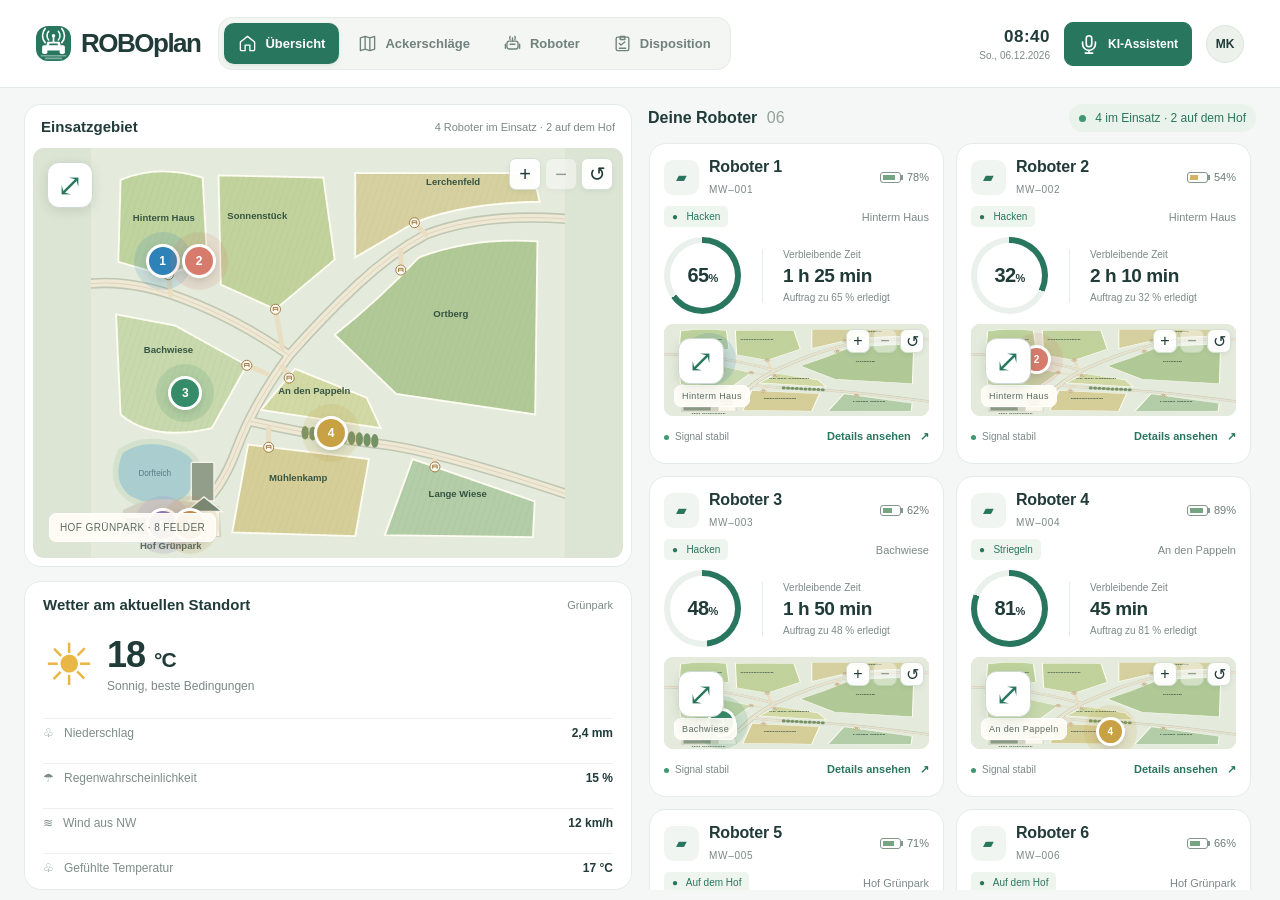
==== app.html @ 88f23b31 "Add files via upload" ====
<!doctype html>
<html lang="de">
  <head>
    <meta charset="utf-8">
    <meta name="viewport" content="width=device-width, initial-scale=1, viewport-fit=cover">
    <meta name="theme-color" content="#f4f7f8">
    <title>
      ROBOplan
    </title>
    <link rel="stylesheet" href="styles.css?v=20261102-task-overview7">
    <script src="bootstrap.js?v=20261102-task-overview7" defer>
    </script>
  </head>
  <body>
    <header>
      <div class="brand">
        <span class="logo">
          <svg viewBox="0 0 40 40" width="35" height="35" fill="none" xmlns="http://www.w3.org/2000/svg" role="img" aria-label="Feldroboter mit Funkwellen">
            <path d="M6 34h28M11 37h18" stroke="currentColor" stroke-width="1.8" stroke-linecap="round" opacity=".4"/>
            </path>
            <rect x="7" y="22" width="6" height="10" rx="2" fill="currentColor"/>
            </rect>
            <rect x="27" y="22" width="6" height="10" rx="2" fill="currentColor"/>
            </rect>
            <path d="M13 18h14l3 10H10l3-10Z" fill="currentColor"/>
            </path>
            <path d="M16 21h8" stroke="#29765e" stroke-width="2" stroke-linecap="round"/>
            </path>
            <path d="M20 18v-5" stroke="currentColor" stroke-width="2" stroke-linecap="round"/>
            </path>
            <circle cx="20" cy="11" r="2" fill="currentColor"/>
            </circle>
            <path d="M14.5 6a7.5 7.5 0 0 0 0 10M25.5 6a7.5 7.5 0 0 1 0 10M10.5 3a12 12 0 0 0 0 16M29.5 3a12 12 0 0 1 0 16" stroke="currentColor" stroke-width="1.8" stroke-linecap="round"/>
            </path>
          </svg>
        </span>
        ROBOplan
      </div>
      <nav aria-label="Hauptnavigation">
        <a href="#home" data-page="home" class="active">
          <svg viewBox="0 0 24 24" fill="none" stroke="currentColor" stroke-width="1.7" stroke-linecap="round" stroke-linejoin="round" aria-hidden="true">
            <path d="m3 10 9-7 9 7v10a1 1 0 0 1-1 1h-5v-7H9v7H4a1 1 0 0 1-1-1Z"/>
            </path>
          </svg>
          <span>
            Übersicht
          </span>
        </a>
        <a href="#ackerschlagskarte" data-page="ackerschlagskarte">
          <svg viewBox="0 0 24 24" fill="none" stroke="currentColor" stroke-width="1.7" stroke-linecap="round" stroke-linejoin="round" aria-hidden="true">
            <path d="m3 5 6-2 6 2 6-2v16l-6 2-6-2-6 2Z M9 3v16M15 5v16"/>
            </path>
          </svg>
          <span>
            Ackerschläge
          </span>
        </a>
        <a href="#roboterverwaltung" data-page="roboterverwaltung">
          <svg viewBox="0 0 24 24" fill="none" stroke="currentColor" stroke-width="1.7" stroke-linecap="round" stroke-linejoin="round" aria-hidden="true">
            <rect x="5" y="9" width="14" height="10" rx="3"/>
            </rect>
            <path d="M12 9V5M9 3a5 5 0 0 0 0 4m6-4a5 5 0 0 1 0 4M3 13v5m18-5v5M9 13h6"/>
            </path>
          </svg>
          <span>
            Roboter
          </span>
        </a>
        <a href="#auftragsverwaltung" data-page="auftragsverwaltung">
          <svg viewBox="0 0 24 24" fill="none" stroke="currentColor" stroke-width="1.7" stroke-linecap="round" stroke-linejoin="round" aria-hidden="true">
            <rect x="4" y="4" width="16" height="17" rx="2"/>
            </rect>
            <path d="M9 3h6v4H9ZM8 12l2 2 5-4M8 18h8"/>
            </path>
          </svg>
          <span>
            Disposition
          </span>
        </a>
      </nav>
      <div class="headright">
        <div class="header-clock"><time id="header-time"></time><span id="header-date"></span></div>
        <span class="connection">
          <i class="dot">
          </i>
          System verbunden
        </span>
        <button type="button" class="voice-assistant" aria-label="KI-Assistent für Spracheingaben" title="KI-Assistent für Spracheingaben">
          <svg viewBox="0 0 24 24" width="26" height="26" fill="none" stroke="currentColor" stroke-width="1.8" stroke-linecap="round" stroke-linejoin="round" aria-hidden="true">
            <rect x="9" y="3" width="6" height="12" rx="3"/>
            <path d="M5 10v2a7 7 0 0 0 14 0v-2M12 19v3M8 22h8"/>
          </svg>
          <span>KI-Assistent</span>
        </button>
        <div class="avatar" aria-label="Profil MK">
          MK
        </div>
      </div>
    </header>
    <main id="page-content" aria-busy="true">
    </main>
    <dialog id="details">
      <button class="close" aria-label="Schließen" onclick="this.closest('dialog').close()">
        ×
      </button>
      <span class="tiny">
        DETAILS
      </span>
      <h2 id="detailTitle">
      </h2>
      <p id="detailArea">
      </p>
      <div id="detailRows">
      </div>
      <p class="notice">
        Demodaten. Eine Verbindung zu den Robotern wird später ergänzt.
      </p>
      <button class="primary" onclick="document.getElementById('details').close()">
        Zurück zur Übersicht
      </button>
    </dialog>
  </body>
</html>
---- styles.css ----
:root {
  --ink:#203b38;
  --muted:#7c8987;
  --green:#29765e;
  --line:#e5ebe8;
  --bg:#f4f7f6
}
* {
  box-sizing:border-box
}
body {
  margin:0;
  background:var(--bg);
  color:var(--ink);
  font:14px -apple-system,BlinkMacSystemFont,'Segoe UI',sans-serif
}
button,a {
  -webkit-tap-highlight-color:transparent
}
button {
  font:inherit;
  cursor:pointer
}
button:focus-visible,a:focus-visible {
  outline:3px solid #51a789;
  outline-offset:4px
}
header {
  height:88px;
  background:#fff;
  display:flex;
  align-items:center;
  padding:0 36px;
  border-bottom:1px solid var(--line);
  gap:50px
}
.brand {
  font-size:26px;
  font-weight:750;
  letter-spacing:-1.5px;
  display:flex;
  gap:10px;
  align-items:center
}
.logo {
  display:grid;
  place-items:center;
  background:var(--green);
  width:35px;
  height:35px;
  border-radius:12px;
  color:white;
  font-size:24px
}
nav {
  display:flex;
  gap:9px;
  height:100%;
  align-items:center
}
nav a {
  padding:13px 20px;
  text-decoration:none;
  color:#71817d;
  border-radius:10px;
  font-weight:600;
  display:flex;
  gap:10px;
  align-items:center
}
nav a.active {
  background:var(--green);
  color:#fff
}
.headright {
  margin-left:auto;
  display:flex;
  align-items:center;
  gap:18px
}
.connection {
  font-size:12px;
  color:#5c7770
}
.voice-assistant {
  display:flex;
  align-items:center;
  justify-content:center;
  gap:8px;
  flex-shrink:0;
  width:auto;
  height:44px;
  padding:9px 13px;
  white-space:nowrap;
  font-size:12px;
  font-weight:600;
  border:1px solid var(--green);
  border-radius:9px;
  background:var(--green);
  color:#fff
}
.dot {
  display:inline-block;
  width:7px;
  height:7px;
  border-radius:100%;
  background:#409770;
  margin-right:6px
}
.avatar {
  background:#edf1ec;
  border:1px solid #dce5df;
  border-radius:50%;
  width:38px;
  height:38px;
  display:grid;
  place-items:center;
  font-size:12px;
  font-weight:700
}
main {
  max-width:1560px;
  margin:auto;
  padding:32px 36px
}
.intro {
  display:flex;
  align-items:center;
  justify-content:space-between;
  margin-bottom:26px
}
h1 {
  font-size:28px;
  letter-spacing:-.8px;
  margin:0 0 8px
}
.sub {
  color:var(--muted);
  margin:0;
  font-size:13px
}
.day {
  text-align:right;
  font-size:13px;
  line-height:1.8
}
.layout {
  display:grid;
  grid-template-columns:minmax(265px,.82fr) minmax(0,1.8fr);
  gap:24px
}
.left {
  display:flex;
  flex-direction:column;
  gap:22px
}
.panel,.robot {
  background:white;
  border:1px solid var(--line);
  border-radius:17px;
  overflow:hidden
}
.panelhead {
  display:flex;
  align-items:center;
  justify-content:space-between;
  padding:19px 20px
}
h2 {
  font-size:15px;
  margin:0
}
.tiny {
  font-size:11px;
  color:var(--muted)
}
.map {
  position:relative;
  overflow:hidden;
  background:#dce4d4;
  isolation:isolate
}
.map svg.land {
  width:100%;
  height:100%;
  position:absolute;
  inset:0
}
.overview {
  height:300px;
  margin:0 8px 8px;
  border-radius:11px
}
.maplabel {
  position:absolute;
  left:16px;
  bottom:16px;
  background:#fffdf7ed;
  border:1px solid #fff;
  border-radius:7px;
  padding:8px 10px;
  font-size:10px;
  letter-spacing:.4px;
  color:#5c6c60
}
.maptools {
  position:absolute;
  bottom:13px;
  right:12px;
  display:flex;
  gap:5px
}
.maptools button {
  width:31px;
  height:31px;
  border:1px solid #dfe6dc;
  background:white;
  border-radius:7px;
  color:var(--ink);
  font-size:19px
}
.pin {
  position:absolute;
  background:var(--pin,#29765e);
  color:white;
  border:3px solid white;
  border-radius:50%;
  width:34px;
  height:34px;
  display:grid;
  place-items:center;
  box-shadow:0 0 0 12px color-mix(in srgb,var(--pin,#29765e) 15%,transparent),0 3px 8px #28423430;
  font-size:12px;
  font-weight:700;
  z-index:2
}
.pin.selected {
  box-shadow:0 0 0 18px #29765e30,0 3px 8px #28423430
}
.weather {
  padding:20px
}
.weather-top {
  display:flex;
  justify-content:space-between;
  align-items:center
}
.weather-main {
  display:flex;
  align-items:center;
  gap:18px;
  margin:22px 0
}
.sun {
  color:#e9b746;
  font-size:58px;
  line-height:1
}
.temp {
  font-size:36px;
  font-weight:600;
  letter-spacing:-1px
}
.temp small {
  font-size:21px
}
.weather-main p {
  margin:3px 0;
  color:var(--muted);
  font-size:12px
}
.weather-row {
  display:flex;
  justify-content:space-between;
  border-top:1px solid #edf1ee;
  padding:12px 0;
  font-size:12px
}
.weather-row:last-child {
  padding-bottom:0
}
.weather-row span {
  color:#7e8d88
}
.fleetbar {
  display:flex;
  justify-content:space-between;
  align-items:center;
  margin:0 0 15px
}
.fleetbar h2 {
  font-size:16px
}
.live {
  color:var(--green);
  font-size:12px;
  background:#eaf2ec;
  border-radius:20px;
  padding:7px 10px
}
.robots {
  display:grid;
  grid-template-columns:1fr 1fr;
  gap:20px
}
.robot {
  padding:20px;
  transition:box-shadow .2s,transform .2s
}
.robot:hover {
  box-shadow:0 7px 25px #284e3d0b;
  transform:translateY(-2px)
}
.robothead {
  display:flex;
  justify-content:space-between;
  align-items:center
}
.robotname {
  display:flex;
  gap:10px;
  align-items:center
}
.roboticon {
  background:#f1f5f1;
  border-radius:9px;
  width:35px;
  height:35px;
  display:grid;
  place-items:center;
  color:var(--green)
}
.robot h3 {
  font-size:16px;
  margin:0 0 4px;
  letter-spacing:-.2px
}
.robotid {
  font-size:10px;
  color:var(--muted);
  letter-spacing:.7px
}
.battery {
  display:flex;
  align-items:center;
  gap:6px;
  font-size:11px;
  color:#6d7c75
}
.battery i {
  height:11px;
  width:21px;
  border:1px solid #85978b;
  border-radius:3px;
  padding:2px;
  position:relative
}
.battery i:after {
  content:'';
  position:absolute;
  width:2px;
  height:5px;
  background:#85978b;
  right:-3px;
  top:2px
}
.battery b {
  display:block;
  height:100%;
  background:#76a681;
  width:var(--b)
}
.statusline {
  display:flex;
  align-items:center;
  justify-content:space-between;
  margin-top:17px
}
.badge {
  font-size:10px;
  color:var(--green);
  background:#eef5ef;
  padding:5px 8px;
  border-radius:5px
}
.area {
  font-size:11px;
  color:var(--muted)
}
.metrics {
  display:flex;
  align-items:center;
  gap:21px;
  margin:17px 0
}
.ring {
  width:77px;
  height:77px;
  border-radius:50%;
  background:conic-gradient(var(--green) calc(var(--p)*1%),#eaf0ec 0);
  display:grid;
  place-items:center;
  position:relative
}
.ring:before {
  content:'';
  position:absolute;
  inset:6px;
  background:white;
  border-radius:50%
}
.ring strong {
  position:relative;
  font-size:20px;
  letter-spacing:-.6px
}
.ring strong small {
  font-size:11px
}
.remaining {
  border-left:1px solid var(--line);
  padding-left:20px
}
.remaining span {
  display:block;
  color:var(--muted);
  font-size:10px;
  margin-bottom:5px
}
.remaining strong {
  display:block;
  font-size:19px;
  letter-spacing:-.4px
}
.remaining small {
  display:block;
  color:var(--muted);
  font-size:10px;
  margin-top:5px
}
.mini {
  height:108px;
  border-radius:9px;
  width:100%;
  border:0;
  display:block;
  text-align:left
}
.mini .pin {
  top:38%;
  left:50%;
  width:29px;
  height:29px;
  font-size:10px
}
.mini .maplabel {
  bottom:9px;
  left:10px;
  padding:5px 7px;
  font-size:9px
}
.robotfoot {
  display:flex;
  justify-content:space-between;
  align-items:center;
  margin-top:13px;
  font-size:10px;
  color:var(--muted)
}
.detail {
  background:none;
  border:0;
  color:var(--green);
  font-size:11px;
  font-weight:600;
  padding:6px 0 6px 10px
}
.footer {
  display:flex;
  justify-content:space-between;
  margin-top:24px;
  color:#8b9791;
  font-size:10px
}
.demo {
  padding:4px 6px;
  border:1px solid #dfe6df;
  border-radius:4px;
  letter-spacing:.5px
}
.placeholder {
  padding:65px 30px;
  background:white;
  border:1px solid var(--line);
  border-radius:16px
}
.placeholder h2 {
  font-size:25px;
  margin:12px 0
}
.placeholder p {
  color:var(--muted)
}
.primary {
  background:var(--green);
  border:0;
  border-radius:9px;
  padding:13px 18px;
  color:white;
  margin-top:15px
}
dialog {
  border:1px solid var(--line);
  border-radius:20px;
  max-width:440px;
  width:calc(100% - 32px);
  padding:28px;
  color:var(--ink);
  box-shadow:0 20px 80px #102a3430
}
dialog::backdrop {
  background:#173d3655;
  backdrop-filter:blur(3px)
}
dialog h2 {
  font-size:23px;
  margin:10px 0
}
dialog p {
  line-height:1.7;
  color:#71817b
}
.dialogrow {
  display:flex;
  justify-content:space-between;
  padding:13px 0;
  border-bottom:1px solid var(--line)
}
.close {
  float:right;
  border:0;
  background:#f0f4f0;
  border-radius:50%;
  width:32px;
  height:32px;
  font-size:20px
}
.notice {
  font-size:11px!important
}
[hidden] {
  display:none!important
}
@media(min-width:1400px) {
  .overview {
    height:340px
  }
  .mini {
    height:139px
  }
  .robot {
    padding:23px
  }
  .weather {
    padding:24px
  }
}
@media(max-width:1050px) {
  header {
    padding:0 24px;
    gap:24px
  }
  .connection {
    display:none
  }
  main {
    padding:25px 24px
  }
  .layout {
    gap:18px;
    grid-template-columns:minmax(240px,.8fr) minmax(0,1.8fr)
  }
  .robot {
    padding:15px
  }
  .robots {
    gap:15px
  }
  .metrics {
    gap:13px
  }
  .remaining {
    padding-left:13px
  }
  .remaining strong {
    font-size:17px
  }
  .area {
    font-size:10px
  }
  .ring {
    width:66px;
    height:66px
  }
  .overview {
    height:280px
  }
}
@media(max-width:760px) {
  header {
    height:auto;
    min-height:76px;
    flex-wrap:wrap;
    padding:17px 18px;
    gap:16px
  }
  .headright {
    position:absolute;
    right:18px;
    top:18px
  }
  nav {
    order:3;
    width:100%;
    gap:5px
  }
  nav a {
    flex:1;
    justify-content:center;
    padding:12px 6px;
    font-size:12px
  }
  .brand {
    font-size:24px
  }
  main {
    padding:24px 16px
  }
  .intro {
    align-items:flex-start
  }
  .day {
    font-size:11px
  }
  .layout {
    grid-template-columns:1fr
  }
  .left {
    display:grid;
    grid-template-columns:1fr 1fr;
    gap:14px
  }
  .overview {
    height:245px
  }
  .weather {
    padding:16px
  }
  .weather-row {
    font-size:10px;
    padding:10px 0
  }
  .weather-main {
    margin:15px 0;
    gap:9px
  }
  .temp {
    font-size:30px
  }
  .sun {
    font-size:42px
  }
  .weather-top .tiny {
    display:none
  }
  .panelhead {
    padding:16px
  }
  .fleetbar {
    margin-top:8px
  }
  .robots {
    gap:14px
  }
  .robothead {
    align-items:flex-start
  }
  .battery {
    font-size:10px
  }
  .roboticon {
    display:none
  }
  .statusline {
    gap:5px
  }
  .metrics {
    gap:10px
  }
  .ring {
    width:60px;
    height:60px
  }
  .remaining {
    padding-left:10px
  }
  .remaining strong {
    font-size:15px
  }
  .robot {
    padding:14px
  }
  .mini {
    height:100px
  }
  .area {
    max-width:68px;
    text-align:right
  }
  .footer {
    gap:12px
  }
}
@media(max-width:380px) {
  .robots,.left {
    grid-template-columns:1fr
  }
  .day {
    display:none
  }
  .overview {
    height:230px
  }
}
/* Tablet-Dashboard: nur die Roboterliste scrollt. */
html,body {
  width:100%;
  height:100%;
  overflow:hidden
}
body {
  display:flex;
  flex-direction:column
}
body>header {
  flex:0 0 88px;
  position:relative;
  z-index:5
}
body>main {
  width:100%;
  max-width:1560px;
  flex:1;
  min-height:0;
  display:flex;
  flex-direction:column;
  padding:16px 24px 10px;
  overflow:hidden
}
#home {
  display:flex;
  flex-direction:column;
  flex:1;
  min-height:0;
  overflow:hidden
}
#home[hidden] {
  display:none
}
.intro {
  flex:0 0 auto;
  margin-bottom:14px
}
.layout {
  display:grid;
  grid-template-columns:minmax(0,1fr) minmax(0,1fr);
  gap:16px;
  flex:1;
  min-height:0;
  overflow:hidden
}
.left {
  display:grid;
  grid-template-columns:minmax(0,1fr);
  grid-template-rows:minmax(0,1.2fr) minmax(0,.8fr);
  gap:14px;
  min-height:0;
  overflow:hidden
}
.left>.panel {
  min-width:0;
  min-height:0
}
.left>.panel:first-child {
  display:flex;
  flex-direction:column
}
.left>.panel:first-child .panelhead {
  flex:0 0 auto;
  padding:13px 16px
}
.overview {
  height:auto!important;
  flex:1;
  min-height:0;
  margin:0 8px 8px
}
.weather {
  display:flex;
  flex-direction:column;
  justify-content:space-between;
  padding:14px 18px!important;
  overflow:hidden
}
.weather-main {
  margin:5px 0;
  gap:12px
}
.weather-row {
  padding:7px 0
}
.layout>section {
  min-height:0;
  min-width:0;
  display:flex;
  flex-direction:column;
  overflow:hidden
}
.fleetbar {
  flex:0 0 auto;
  margin-bottom:10px
}
.robots {
  flex:1;
  min-height:0;
  overflow-y:auto;
  overflow-x:hidden;
  overscroll-behavior:contain;
  scrollbar-width:thin;
  align-content:start;
  grid-auto-rows:max-content;
  grid-template-columns:repeat(2,minmax(0,1fr));
  padding:1px 5px 8px 1px;
  gap:12px
}
.robot {
  min-width:0;
  padding:14px!important
}
.mini {
  height:92px!important
}
.metrics {
  margin:10px 0
}
.statusline {
  margin-top:10px
}
.robotfoot {
  margin-top:8px
}
.footer {
  flex:0 0 auto;
  margin-top:9px;
  padding-bottom:2px
}
#other:not([hidden]) {
  overflow-y:auto;
  min-height:0
}
@media(max-width:760px) {
  body>header {
    height:76px;
    min-height:76px;
    flex:0 0 76px;
    flex-wrap:nowrap;
    padding:8px 12px;
    gap:12px
  }
  .headright {
    position:static;
    margin-left:auto
  }
  nav {
    order:0;
    width:auto;
    flex:1;
    gap:2px
  }
  nav a {
    padding:8px 5px;
    font-size:10px
  }
  .brand {
    font-size:20px
  }
  body>main {
    padding:10px 12px 6px
  }
  .intro {
    margin-bottom:8px
  }
  h1 {
    font-size:21px;
    margin-bottom:3px
  }
  .sub {
    font-size:11px
  }
  .day {
    font-size:10px
  }
  .layout {
    grid-template-columns:minmax(0,1fr) minmax(0,1fr);
    gap:10px
  }
  .left {
    grid-template-columns:minmax(0,1fr);
    grid-template-rows:minmax(0,1.2fr) minmax(0,.8fr);
    gap:10px
  }
  .weather {
    padding:10px!important
  }
  .weather-main {
    gap:7px;
    margin:3px 0
  }
  .sun {
    font-size:31px
  }
  .temp {
    font-size:25px
  }
  .temp small {
    font-size:14px
  }
  .weather-row {
    font-size:10px;
    padding:5px 0
  }
  .panelhead {
    padding:10px!important
  }
  .robots {
    grid-template-columns:minmax(0,1fr)
  }
  .robot {
    padding:12px!important
  }
  .roboticon {
    display:grid
  }
  .mini {
    height:80px!important
  }
  .footer {
    font-size:9px
  }
}
#fields {
  flex:1;
  min-height:0;
  display:flex;
  flex-direction:column;
  gap:16px
}
.field-heading {
  display:flex;
  align-items:center;
  justify-content:space-between
}
.field-layout {
  flex:1;
  min-height:0;
  display:grid;
  grid-template-columns:minmax(0,2fr) minmax(260px,1fr);
  gap:20px
}
.field-map {
  min-height:0;
  border:1px solid var(--line);
  border-radius:17px;
  background:#e4ebdc;
  overflow:hidden;
  position:relative
}
.field-map svg {
  display:block;
  width:100%;
  height:100%
}
.field-shape {
  cursor:pointer;
  stroke:#fff;
  stroke-width:4;
  transition:fill .2s
}
.field-shape.selected {
  stroke:#29765e;
  stroke-width:5
}
.field-shape:focus-visible {
  outline:none;
  stroke:#203b38;
  stroke-width:7
}
.field-list {
  overflow-y:auto;
  min-height:0;
  padding:0 5px 5px 0;
  display:flex;
  flex-direction:column;
  gap:12px
}
.field-card {
  flex-shrink:0;
  background:white;
  border:1px solid var(--line);
  border-radius:14px;
  padding:18px
}
.field-card.selected {
  border-color:var(--green);
  box-shadow:inset 3px 0 var(--green)
}
.field-card-head {
  display:flex;
  align-items:center;
  justify-content:space-between;
  margin-bottom:14px
}
.field-select {
  border:0;
  background:none;
  color:var(--ink);
  font-size:17px;
  font-weight:650;
  padding:0
}
.field-info {
  border:1px solid var(--line);
  background:#f1f6f2;
  color:var(--green);
  border-radius:8px;
  padding:7px 12px
}
.field-card p {
  margin:10px 0;
  color:var(--muted);
  font-size:12px
}
.field-card strong {
  color:var(--ink)
}
.field-robots {
  display:flex;
  gap:6px;
  flex-wrap:wrap;
  margin-top:14px
}
.field-robots span {
  background:#eaf3ee;
  color:var(--green);
  padding:6px 9px;
  border-radius:6px;
  font-size:11px
}
.field-legend {
  position:absolute;
  bottom:14px;
  left:14px;
  background:#ffffffed;
  padding:10px 13px;
  border-radius:8px;
  font-size:11px;
  color:var(--muted)
}
@media(max-width:760px) {
  .field-layout {
    grid-template-columns:minmax(0,1.5fr) minmax(200px,1fr);
    gap:10px
  }
  .field-card {
    padding:13px
  }
  .field-heading h1 {
    font-size:21px
  }
  header nav a {
    gap:2px
  }
  .brand {
    letter-spacing:-1px
  }
  header {
    gap:16px
  }
  nav a {
    padding-left:10px;
    padding-right:10px
  }
}
@media(max-width:500px) {
  .field-layout {
    grid-template-columns:1fr;
    grid-template-rows:minmax(180px,1fr) minmax(0,1fr)
  }
  body>header {
    flex-wrap:wrap;
    height:auto;
    flex-basis:auto
  }
  nav {
    order:3;
    width:100%;
    flex-basis:100%
  }
  nav a {
    font-size:9px
  }
}
/* Kompakte Navigation mit festen Symbolgrößen. */
body>header {
  gap:28px
}
nav {
  gap:5px;
  min-width:0;
  height:auto;
  padding:5px;
  background:#f3f6f3;
  border:1px solid var(--line);
  border-radius:14px
}
nav a {
  flex:0 0 auto;
  gap:8px;
  padding:11px 14px;
  white-space:nowrap;
  font-size:13px;
  border-radius:10px;
  transition:background .15s,color .15s
}
nav a svg {
  display:block;
  width:19px;
  height:19px;
  flex:0 0 19px
}
nav a:hover {
  background:#e8efea;
  color:var(--green)
}
nav a.active {
  background:var(--green);
  color:white;
  box-shadow:0 2px 5px #203b3815
}
@media(max-width:1050px) {
  body>header {
    gap:16px
  }
  nav a {
    padding:10px;
    font-size:12px
  }
  .headright {
    gap:10px
  }
}
@media(max-width:760px) {
  body>header {
    flex-wrap:wrap;
    height:auto;
    flex-basis:auto;
    padding:10px 12px;
    gap:10px
  }
  .headright {
    position:static;
    margin-left:auto
  }
  nav {
    order:3;
    flex:1 0 100%;
    width:100%;
    gap:3px;
    padding:4px
  }
  nav a {
    flex:1 1 0;
    justify-content:center;
    gap:6px;
    padding:10px 4px;
    font-size:11px
  }
  nav a svg {
    width:17px;
    height:17px;
    flex-basis:17px
  }
}
@media(max-width:380px) {
  nav a {
    font-size:10px;
    gap:4px
  }
  nav a svg {
    width:15px;
    height:15px;
    flex-basis:15px
  }
}
.map-viewport {
  touch-action:none;
  cursor:grab;
  user-select:none;
  isolation:isolate
}
.map-viewport.dragging {
  cursor:grabbing
}
.map-scene {
  position:absolute;
  inset:0;
  transform-origin:0 0;
  will-change:transform
}
.map-scene>svg {
  width:100%;
  height:100%;
  display:block
}
.map-controls {
  position:absolute;
  right:10px;
  top:10px;
  z-index:4;
  display:flex;
  gap:4px;
  cursor:default
}
.map-controls button {
  display:grid;
  place-items:center;
  width:32px;
  height:32px;
  padding:0;
  border:1px solid #d5dfd5;
  border-radius:7px;
  background:#fffffff2;
  color:var(--ink);
  font-size:20px;
  box-shadow:0 2px 5px #203b3810
}
.map-controls button:disabled {
  opacity:.45;
  cursor:default
}
.mini .map-controls {
  top:5px;
  right:5px;
  gap:3px
}
.mini .map-controls button {
  width:24px;
  height:24px;
  font-size:16px
}
.maplabel,.field-legend {
  pointer-events:none;
  z-index:3
}
/* Disposition: Aufgabenpuffer und editierbarer Beispielplan. */
#auftragsverwaltung{flex:1;min-height:0;display:flex;flex-direction:column;gap:12px;overflow:auto}
.dispatch-heading{display:flex;align-items:center;justify-content:space-between;gap:12px}.dispatch-heading h1{font-size:24px;margin:5px 0}.dispatch-heading p{margin:0}.dispatch-steps{display:flex;gap:22px;align-items:center;color:var(--muted);font-size:11px;padding:10px 14px;background:#eaf0ec;border-radius:9px}.dispatch-steps strong{color:var(--green)}
.dispatch-layout{display:grid;grid-template-columns:minmax(250px,.85fr) minmax(0,1.8fr);gap:16px;flex:1;min-height:0}.task-buffer{display:flex;flex-direction:column;min-height:0;overflow:hidden}.task-buffer .panelhead{padding:16px;flex-wrap:wrap;gap:8px}.count{font-size:11px;background:#eaf0ec;border-radius:5px;padding:3px 6px;margin-left:5px}.buffer-hint{margin:0 16px 12px;font-size:11px;color:var(--muted)}.dispatch-tasks{overflow:auto;flex:1;min-height:100px;padding:0 12px;display:flex;flex-direction:column;gap:8px}.dispatch-task{border:1px solid var(--line);border-radius:9px;padding:11px;display:flex;gap:10px;background:#fff}.task-number{width:26px;height:26px;display:grid;place-items:center;background:#edf2ed;border-radius:6px;font-size:11px;flex-shrink:0}.dispatch-task h3{margin:0 0 5px;font-size:13px}.dispatch-task p{font-size:11px;color:var(--muted);margin:0}.task-operation{font-size:10px;color:#8a6c32;background:#f6f0e1;border-radius:4px;padding:4px 6px;align-self:flex-start;margin-left:auto;white-space:nowrap}.add-task{margin:12px;border:1px dashed #a9bcb1;border-radius:8px;padding:10px;background:#f7faf8;color:var(--green)}.buffer-footer{border-top:1px solid var(--line);padding:13px 16px;display:grid;gap:5px;font-size:11px}.buffer-footer span{color:var(--muted);font-size:10px}.dispatch-workspace{display:grid;grid-template-rows:minmax(180px,.85fr) minmax(280px,1.3fr);min-height:0;gap:12px;overflow:auto}.dispatch-map-wrap{position:relative;border:1px solid var(--line);border-radius:13px;overflow:hidden;background:#e4ebdc;min-height:180px}.dispatch-map{position:absolute;inset:0}.dispatch-map>svg{width:100%;height:100%}.dispatch-map-caption{position:absolute;top:12px;left:12px;background:#fffffff2;padding:9px 11px;border-radius:7px;font-size:12px;font-weight:600;pointer-events:none}.dispatch-map-caption span{display:block;font-size:9px;color:var(--muted);font-weight:400;margin-top:4px}.dispatch-map-key{position:absolute;bottom:10px;left:12px;font-size:9px;background:#ffffffdf;padding:5px 8px;border-radius:4px;pointer-events:none}.plan-panel{padding:15px;min-width:0;overflow:auto}.plan-heading{display:flex;justify-content:space-between;gap:10px;align-items:center}.plan-heading h2{margin:0;font-size:16px}.plan-heading p{font-size:10px;color:var(--muted);margin:5px 0}.suggest-button{background:#eaf3ee;border:1px solid #bdd4c6;border-radius:7px;padding:9px 10px;color:var(--green);font-size:11px;white-space:nowrap}.plan-rationale{font-size:10px;background:#f0f5f1;padding:9px;border-radius:6px;margin:10px 0;color:var(--green)}.robot-plans{display:grid;gap:8px}.robot-plan{display:grid;grid-template-columns:100px 1fr;gap:8px;align-items:start;border-bottom:1px solid var(--line);padding-bottom:8px}.plan-robot{font-size:12px;font-weight:650;padding-top:6px}.plan-robot small{display:block;font-weight:400;color:var(--muted);font-size:9px;margin-top:5px}.plan-jobs{display:flex;gap:6px;flex-wrap:wrap}.plan-job{background:#f7f9f7;border:1px solid #dce6df;border-radius:6px;padding:7px;font-size:10px;flex:1;min-width:100px}.plan-job b{display:block;font-size:10px;margin-bottom:4px}.job-controls{display:flex;gap:4px;margin-top:6px}.job-controls button{border:1px solid #dce6df;background:white;color:var(--green);border-radius:3px;font-size:10px}.job-controls select{max-width:95px;font:inherit;border:1px solid #dce6df;background:white;color:var(--ink);border-radius:3px}.plan-footer{display:flex;justify-content:space-between;align-items:center;gap:8px;margin-top:10px}.plan-footer span{font-size:10px;color:var(--muted)}.plan-footer .primary{margin:0;font-size:11px;padding:10px}.task-label{display:grid;gap:7px;margin:16px 0;font-size:12px}.task-label select{padding:10px;border:1px solid #c7d6cc;border-radius:7px;background:#fff;font:inherit}
@media(max-width:760px){.dispatch-heading h1{font-size:19px}.dispatch-heading .demo{display:none}.dispatch-layout{grid-template-columns:230px minmax(300px,1fr);min-height:510px}.dispatch-steps{gap:10px;font-size:10px}.plan-heading{align-items:start;flex-direction:column}.robot-plan{grid-template-columns:75px 1fr}.dispatch-workspace{grid-template-rows:180px minmax(320px,1fr)}}
@media(max-width:550px){.dispatch-layout{display:flex;flex-direction:column;min-height:auto}.task-buffer{min-height:360px}.dispatch-workspace{display:flex;flex-direction:column;overflow:visible}.dispatch-map-wrap{height:230px}.plan-panel{overflow:visible}.dispatch-steps{gap:6px;font-size:9px}.dispatch-heading h1{font-size:18px}}

.voice-assistant svg{width:22px;height:22px;flex-shrink:0}
.voice-assistant:hover{background:#205f4b}
@media(max-width:1050px){.headright .connection{display:none}}
@media(max-width:380px){.voice-assistant{padding:8px 10px;font-size:11px}}

/* Kompakte Schlagliste mit nativen, per Tastatur bedienbaren Klappzeilen. */
.field-list{gap:7px}
.field-accordion{padding:0;overflow:hidden;border-radius:9px}
.field-accordion summary{display:flex;align-items:center;justify-content:space-between;gap:10px;padding:15px 13px;cursor:pointer;list-style:none;font-size:14px;font-weight:650}
.field-accordion summary::-webkit-details-marker{display:none}
.field-accordion summary small{font-size:11px;font-weight:400;color:var(--muted);white-space:nowrap}
.field-accordion summary:focus-visible{outline:2px solid var(--green);outline-offset:-3px}
.field-chevron{font-size:18px;color:var(--muted);transition:transform .15s}
.field-accordion[open] .field-chevron{transform:rotate(180deg)}
.field-accordion[open] summary{border-bottom:1px solid var(--line);background:#f7faf8}
.field-expanded{padding:3px 13px 12px}
.field-facts{margin:0}
.field-facts>div{padding:10px 0;display:grid;gap:4px;border-bottom:1px solid var(--line)}
.field-facts dt{font-size:10px;color:var(--muted)}
.field-facts dd{margin:0;font-size:12px;font-weight:550;line-height:1.4}
.field-activity h4{font-size:10px;color:var(--muted);font-weight:500;margin:12px 0 8px}
.field-active-robot{padding:8px 9px;background:#edf5ef;border-radius:6px;margin-top:6px;display:grid;gap:5px;font-size:11px}
.field-active-robot span{padding-left:13px;color:#5c7770;font-size:10px}
.field-active-robot .dot{width:6px;height:6px}
.field-activity p{font-size:11px;margin:6px 0}
.header-clock{display:grid;text-align:right;gap:3px;white-space:nowrap;min-width:95px}.header-clock time{font-size:17px;font-weight:600;letter-spacing:.5px;font-variant-numeric:tabular-nums}.header-clock span{font-size:10px;color:var(--muted)}
.headright .connection{display:none}
body>header{gap:18px}.headright{gap:14px}
.suggested-action{display:flex;align-items:center;justify-content:space-between;gap:8px;flex-wrap:wrap}.suggested-action button{padding:6px 8px;border:1px solid #bfd4c7;background:#edf5ef;border-radius:5px;color:var(--green);font-size:10px;white-space:nowrap}
#field-planner{display:flex;flex-direction:column;flex:1;min-height:0;gap:14px;overflow:auto}.planner-heading{display:flex;justify-content:space-between;align-items:center;gap:12px}.planner-back{background:white;border:1px solid #cbd9d0;border-radius:9px;padding:12px 18px;color:var(--ink);font-size:14px;font-weight:600}.planner-title{display:flex;justify-content:space-between;align-items:center}.planner-title h1{margin:0 0 5px;font-size:25px}.planner-title p{margin:0}.planner-layout{display:grid;grid-template-columns:minmax(0,1.8fr) minmax(260px,1fr);gap:18px;flex:1;min-height:0}.planner-map-panel{display:flex;flex-direction:column;min-height:0}.planner-settings{padding:20px;overflow:auto}.planner-settings h2{margin:0;font-size:17px}#task-map-slot{position:relative;flex:1;min-height:260px;background:#edf1e7;border:1px solid #d8e0d3;border-radius:14px;overflow:hidden}#task-route-map{position:absolute;inset:0;overflow:hidden}.route-legend{display:flex;justify-content:space-between;gap:10px;font-size:10px;padding:13px 0 6px;color:#62756c}.route-legend>span{display:flex;align-items:center;gap:7px}.route-gradient{display:inline-block;width:50px;height:5px;background:linear-gradient(90deg,#2eab53,#c39f2c,#be3e3e);border-radius:5px}.route-note{font-size:10px;color:var(--muted);margin:4px 0}.input-unit{display:flex;align-items:center;gap:8px}.input-unit input{width:100%;padding:10px;border:1px solid #c7d6cc;border-radius:7px;font:inherit}.planner-specs>div{display:flex;justify-content:space-between;gap:10px;border-bottom:1px solid var(--line);padding:13px 0;font-size:11px}.planner-specs span{color:var(--muted)}.planner-specs strong{font-weight:550;text-align:right}.planner-help{font-size:11px;line-height:1.6;color:var(--muted);padding:10px 0}.planner-save{display:grid;gap:8px}.planner-save span{font-size:11px;color:var(--green);line-height:1.5}.planner-save .primary{margin:0}.primary:disabled{opacity:.65;cursor:default}
@media(max-width:1100px) and (min-width:761px){body>header{padding:0 18px;gap:12px}header .brand{font-size:23px}header nav a{padding:10px 8px;font-size:11px;gap:5px}.headright{gap:9px}.header-clock{min-width:87px}.voice-assistant{padding:9px;font-size:11px}.avatar{display:none}}
@media(max-width:760px){.header-clock time{font-size:15px}.header-clock span{font-size:9px}.planner-layout{grid-template-columns:minmax(0,1.3fr) minmax(220px,1fr);gap:12px}.planner-settings{padding:14px}.planner-title h1{font-size:21px}.planner-back{padding:10px 12px;font-size:12px}.route-legend{flex-wrap:wrap}}
@media(max-width:550px){.planner-layout{display:flex;flex-direction:column}.planner-map-panel{min-height:330px}.planner-heading .tiny{display:none}.planner-settings{overflow:visible}.header-clock{min-width:82px}.headright{gap:8px}header .brand{font-size:18px}header .avatar{display:none}.voice-assistant{font-size:10px;padding:8px}.voice-assistant svg{width:18px}}

.planner-heading{justify-content:flex-start;flex-wrap:wrap;gap:18px}.planner-breadcrumb{display:flex;align-items:baseline;gap:10px;flex-wrap:wrap}.planner-breadcrumb>span:first-child{font-size:13px;color:var(--muted)}.planner-breadcrumb h1{font-size:20px;margin:0}.planner-breadcrumb .sub{font-size:11px}.planner-suggestion{font-size:11px;line-height:1.6;color:var(--muted);margin:9px 0 16px}@media(max-width:760px){.planner-heading{gap:10px}.planner-breadcrumb{gap:7px}.planner-breadcrumb h1{font-size:17px}}
.seed-mode{display:flex;align-items:center;gap:7px;background:#edf4f1;border-radius:6px;padding:10px;font-size:10px;line-height:1.4;color:var(--green)}.seed-mode-dot{width:6px;height:6px;background:var(--green);border-radius:50%;flex-shrink:0}.seed-caption{font-size:10px;line-height:1.5;color:var(--muted)}#seed-settings select{width:100%;min-width:0;font-size:11px}.seed-map-key{position:absolute;left:12px;bottom:12px;z-index:4;width:218px;padding:12px;background:#fffffff2;border:1px solid #dce5dc;border-radius:9px;box-shadow:0 2px 8px #203b3810;pointer-events:none}.seed-map-key>strong{display:block;font-size:11px}.seed-key-sub{display:block;font-size:9px;color:var(--muted);margin:5px 0 9px}.seed-zone-row{display:grid;grid-template-columns:10px 68px 1fr;align-items:center;gap:7px;margin:6px 0;font-size:10px;font-variant-numeric:tabular-nums}.seed-zone-row i{width:9px;height:9px;border-radius:2px}.seed-zone-row b{height:5px;background:#93aaa1;max-width:100%;min-width:15px;border-radius:2px}.seed-tram-key{display:block;font-size:10px;color:#283e51;border-top:1px solid var(--line);margin-top:9px;padding-top:8px}.planner-settings{min-width:0}.seed-zone-row b{width:var(--bar,40%)}
@media(max-width:760px){.seed-map-key{width:185px;left:8px;bottom:8px;padding:9px}.seed-map-key>strong{font-size:10px}.seed-zone-row{grid-template-columns:8px 62px 1fr;font-size:9px;gap:5px}}
.direction-settings{border-top:1px solid var(--line);margin-top:16px;padding-top:14px}.standard-direction{display:flex;align-items:center;justify-content:space-between;gap:10px;font-size:10px;color:var(--muted)}.standard-direction strong{font-size:11px;color:var(--ink);font-weight:550;white-space:nowrap}.direction-settings .task-label{margin-bottom:6px}.direction-preview-note{display:block;font-size:9px;color:var(--muted)}

/* Kartenlegende innerhalb der Vorschau. */
#task-map-slot>.route-legend{position:absolute;right:12px;top:12px;z-index:4;padding:9px 11px;background:#fffffff2;border:1px solid #dce5dc;border-radius:7px;pointer-events:none}
.seed-mode{cursor:pointer}.seed-mode input{margin:0;accent-color:var(--green);flex-shrink:0}

/* Schlagkartei und seitenfüllende Karten */
.field-summary-actions{display:flex;align-items:center;gap:12px}.field-info-button{border:1px solid #c9dbd2;border-radius:9px;padding:8px 12px;background:#eef6f1;color:#29765e;font:inherit;font-size:13px;cursor:pointer;white-space:nowrap}.map-expand{position:absolute;top:14px;left:14px;z-index:15;width:46px;height:46px;border:1px solid #ccd8d0;background:#fff;border-radius:12px;box-shadow:0 3px 12px #243c2320;color:#29765e;font-size:31px;cursor:pointer;touch-action:manipulation}.map-viewport.map-expanded{position:fixed!important;inset:0!important;width:100vw!important;height:100dvh!important;max-height:none!important;border-radius:0!important;z-index:1000!important;background:#edf1e6}.record-layout{display:grid;grid-template-columns:1fr 1fr;gap:20px;height:calc(100vh - 185px);overflow:auto;padding-bottom:16px}.record-left,.record-right{display:flex;flex-direction:column;gap:16px;min-width:0}.record-map-panel{padding:16px;flex:1;min-height:340px;display:flex;flex-direction:column}.record-map-toolbar{display:flex;gap:12px;margin-bottom:12px}.record-map-toolbar label{display:flex;flex-direction:column;gap:6px;font-size:12px;color:#68796f;flex:1}.record-map-toolbar select{padding:10px;border:1px solid #d3ddd6;border-radius:8px;background:white;color:#284537;font:inherit;font-size:14px}#record-map-slot{flex:1;min-height:240px}#record-map{position:relative;width:100%;height:100%;min-height:240px;border-radius:12px;overflow:hidden}#record-map-key{display:flex;gap:15px;flex-wrap:wrap;padding-top:12px;font-size:12px}#record-map-key span{display:flex;align-items:center;gap:6px}#record-map-key i{width:12px;height:12px;border-radius:3px}.record-weather,.record-section{padding:20px}.record-weather h2,.record-section h2{font-size:19px;margin:10px 0 15px}.record-weather h2 small{font-size:13px;font-weight:400;margin-left:12px}.weather-values{display:flex;justify-content:space-between;gap:10px}.weather-values span{display:flex;flex-direction:column;gap:6px;font-size:12px;color:#6c7e72}.weather-values b{font-size:14px;color:#2b4939}.record-weather p,.record-explanation,.record-demo{font-size:12px;color:#738176;line-height:1.6}.record-facts{margin:0}.record-facts>div{display:flex;justify-content:space-between;gap:16px;padding:10px 0;border-bottom:1px solid #edf1ee}.record-facts dt{font-size:13px;color:#718176}.record-facts dd{margin:0;font-size:14px;font-weight:600}.record-work{display:flex;gap:15px;align-items:center;padding:14px 0;border-top:1px solid #edf1ee}.record-work time{font-size:12px;color:#738176}.record-work div{display:flex;flex-direction:column;gap:6px;flex:1}.record-work strong{font-size:14px}.record-work span{font-size:12px;color:#738176}.record-work>b{color:#29765e}.record-suggestions{background:#f0f7f2;border:1px solid #d5e6da}.record-suggestions>p{line-height:1.6}.record-demo{margin:0 4px}#field-record[hidden]{display:none}@media(max-width:800px){.record-layout{grid-template-columns:1fr;height:auto;max-height:calc(100dvh - 180px)}.record-map-panel{min-height:400px}.record-map-toolbar{flex-wrap:wrap}}

/* Zeitrahmen jeder Aufgabe und farbige Kennzeichnung im Einsatzplan. */
.priority-select{border-top:1px solid var(--line);padding-top:16px;margin-top:16px}.priority-immediate{--priority-color:#bf5b51}.priority-week{--priority-color:#ba8a30}.priority-month{--priority-color:#5082a5}.priority-flexible{--priority-color:#758379}.priority-badge i{display:inline-block;width:8px;height:8px;border-radius:50%;background:var(--priority-color);flex-shrink:0}.priority-badge{display:flex;align-items:center;gap:6px;width:fit-content;margin-top:7px;padding:4px 7px;border-radius:6px;background:#f0f4f1;font-size:10px;line-height:1.5;color:#506359}
/* Disposition: maßstäbliche Zeitstränge und räumliche Einsatzvorschau. */
.disposition-v2{gap:14px!important;overflow:hidden!important}.dispatch-toolbar{display:flex;justify-content:space-between;align-items:center;gap:16px;flex-shrink:0}.dispatch-toolbar h1{font-size:23px;margin:0 0 4px}.dispatch-toolbar p{font-size:11px;color:var(--muted);margin:0}.dispatch-toolbar-actions{display:flex;gap:8px;align-items:center}.dispatch-toolbar-actions .primary{font-size:11px;padding:10px 13px;margin:0}.dispatch-board{display:grid;grid-template-columns:245px minmax(0,1fr);gap:14px;flex:1;min-height:0;overflow:hidden}.dispatch-storage{display:flex;flex-direction:column;min-height:0;overflow:hidden}.storage-heading{padding:16px 14px 12px;display:flex;justify-content:space-between;align-items:center;gap:8px}.storage-heading h2{font-size:15px;margin:7px 0 0}.storage-heading .tiny{font-size:9px;letter-spacing:1px}.storage-add{border:1px solid #d4e2d9;border-radius:8px;background:#eff5f1;color:var(--green);width:30px;height:30px;font-size:22px}.dispatch-storage .buffer-hint{font-size:10px;line-height:1.6;margin:0 14px 14px}.dispatch-storage .dispatch-tasks{padding:0 10px 10px;gap:10px}.stored-task{border:1px solid #dce5df;border-radius:10px;padding:12px;background:#fff;flex-shrink:0}.stored-task-top{display:flex;align-items:center;gap:5px;font-size:10px}.stored-task-top>span:last-child{margin-left:auto;color:var(--muted);white-space:nowrap}.stored-task h3{font-size:14px;margin:9px 0 5px}.stored-task p{font-size:10px;color:var(--muted);margin:0}.stored-task .priority-badge{font-size:9px}.stored-task label{display:grid;gap:5px;font-size:9px;color:var(--muted);margin-top:12px}.stored-task select{width:100%;font:inherit;font-size:11px;padding:8px;border:1px solid #cadbd0;background:#f5f9f6;color:var(--green);border-radius:6px}.task-type-dot{width:7px;height:7px;border-radius:2px}.task-type-dot.tillage{background:#ad8c56}.task-type-dot.seed{background:#4c8966}.task-type-dot.hoe{background:#8c78ab}.storage-empty{padding:20px 10px;color:var(--muted);font-size:12px;line-height:1.7}.storage-empty strong{color:var(--green)}.storage-empty a{color:var(--green);font-size:11px}.dispatch-storage .buffer-footer{font-size:10px;line-height:1.5;padding:12px 14px}.dispatch-storage .buffer-footer span{font-size:9px}.dispatch-planning{display:grid;grid-template-rows:minmax(325px,1.1fr) minmax(220px,1fr);gap:14px;min-height:0;overflow:auto}.schedule-panel{padding:14px 0 0;display:flex;flex-direction:column;min-height:0;overflow:hidden}.schedule-heading{padding:0 14px;display:flex;justify-content:space-between;align-items:start;gap:12px}.schedule-heading h2{font-size:16px;margin:0 0 5px}.schedule-heading>div>span{font-size:10px;color:var(--muted)}.schedule-legend{display:flex;gap:10px;flex-wrap:wrap;justify-content:flex-end;max-width:350px}.schedule-legend span{display:flex;align-items:center;gap:4px;font-size:9px;white-space:nowrap;color:#65766f}.schedule-legend span:before{content:'';width:8px;height:8px;border-radius:2px;background:var(--block-color)}.legend-tillage{--block-color:#bc9d6a}.legend-seed{--block-color:#70a183}.legend-hoe{--block-color:#a692bc}.legend-setup{--block-color:#d7b968}.legend-drive{--block-color:#90b6d1}.schedule-navigation{display:flex;justify-content:space-between;gap:10px;align-items:center;padding:12px 14px 9px}.schedule-days{display:flex;gap:3px;flex-wrap:wrap}.schedule-days button{border:1px solid transparent;background:none;color:#78877e;padding:6px 7px;border-radius:6px;font-size:10px}.schedule-days button.selected{background:#eaf3ed;color:var(--green);border-color:#d8e7dd;font-weight:600}.schedule-navigation>label{display:flex;align-items:center;gap:6px;font-size:9px;color:var(--muted);white-space:nowrap}.schedule-navigation select{font:inherit;font-size:10px;border:1px solid var(--line);padding:5px;border-radius:5px;background:white;color:var(--ink)}.schedule-grid{flex:1;min-height:0;overflow:auto}.schedule-axis,.timeline-row{display:grid;grid-template-columns:143px minmax(0,1fr)}.schedule-axis{height:30px;position:sticky;top:0;z-index:3;background:#fff;border-top:1px solid var(--line);border-bottom:1px solid var(--line)}.schedule-axis>span{font-size:9px;color:var(--muted);padding:9px 14px}.schedule-axis>div{position:relative;overflow:hidden}.schedule-axis>div>span{position:absolute;top:8px;font-size:9px;color:#718378;font-variant-numeric:tabular-nums;white-space:nowrap}.schedule-axis small{margin-left:4px;font-size:8px}.timeline-row{height:47px;border-bottom:1px solid #edf1ee}.timeline-robot-label{border:0;border-right:1px solid var(--line);background:white;text-align:left;padding:8px 12px;color:var(--ink);min-width:0}.timeline-robot-label strong{display:flex;align-items:center;gap:6px;font-size:11px}.timeline-robot-label i{width:7px;height:7px;border-radius:50%}.timeline-robot-label small{display:block;font-size:8px;color:var(--muted);margin-top:4px;white-space:nowrap}.timeline-row.selected .timeline-robot-label{background:#edf5f0;box-shadow:inset 3px 0 var(--green)}.timeline-lane{position:relative;overflow:hidden;background:repeating-linear-gradient(90deg,transparent 0,transparent calc(16.6667% - 1px),#e9eeeb calc(16.6667% - 1px),#e9eeeb 16.6667%)}.timeline-row.selected .timeline-lane{background-color:#f7faf8}.timeline-idle{position:absolute;left:15px;top:17px;font-size:9px;color:#a1ada6}.time-block{position:absolute;top:5px;height:36px;border:1px solid #ffffff90;border-radius:5px;text-align:left;padding:5px 7px;overflow:hidden;color:#254336;white-space:nowrap;min-width:0}.time-block strong{display:block;font-size:10px;overflow:hidden;text-overflow:ellipsis}.time-block span{display:block;font-size:8px;opacity:.8;margin-top:3px;overflow:hidden;text-overflow:ellipsis}.time-block.block-tillage{background:#eadbc0;color:#6b542f}.time-block.block-seed{background:#cde3d4;color:#285b3a}.time-block.block-hoe{background:#ded4eb;color:#5d4479}.time-block.block-setup{background:repeating-linear-gradient(135deg,#f1e4ba,#f1e4ba 4px,#e8d89f 4px,#e8d89f 6px);color:#816729;padding:5px 2px}.time-block.block-drive{background:#d0e3f1;color:#37647e;padding:5px 2px}.time-block.selected-task{border-color:#476956;box-shadow:inset 0 0 0 1px #47695630}.time-block:hover{filter:brightness(.96)}.time-navigation{padding:8px 12px;display:flex;align-items:center;gap:10px;flex-shrink:0;border-top:1px solid var(--line)}.time-navigation button{width:25px;height:25px;border:1px solid var(--line);border-radius:5px;background:#f8faf8;color:var(--green)}.time-navigation input{flex:1;min-width:40px;accent-color:var(--green);height:5px;cursor:ew-resize}.time-navigation output{font-size:9px;min-width:68px;color:#6f8076;font-variant-numeric:tabular-nums}.robot-route-panel{display:grid;grid-template-columns:minmax(0,1fr) minmax(245px,.95fr);overflow:hidden;min-height:220px}.robot-route-map-wrap{position:relative;background:#e4ebdc;min-height:220px;overflow:hidden;border-right:1px solid var(--line)}.robot-route-map-key{position:absolute;left:10px;bottom:10px;background:#fffffff0;border-radius:6px;padding:7px 8px;display:flex;flex-wrap:wrap;gap:8px;font-size:8px;pointer-events:none;z-index:3}.robot-route-map-key span{display:flex;gap:5px;align-items:center}.road-key:before{content:'';width:15px;border-top:2px dashed #427fad}.track-key:before{content:'';width:15px;border-top:2px solid #39816a}.robot-route-details{padding:14px;overflow:auto;min-height:0}.route-detail-heading .tiny{font-size:8px;letter-spacing:.8px}.route-detail-heading h2{font-size:14px;margin:6px 0}.route-detail-heading p{font-size:9px;color:var(--muted);line-height:1.6;margin:0 0 10px}.route-job{border:1px solid var(--line);border-radius:8px;padding:9px;margin-top:8px}.route-job.active{border-color:#8bb49b;background:#f8fbf9}.route-job-title{display:flex;align-items:center;gap:7px;width:100%;border:0;background:none;text-align:left;padding:0;color:var(--ink)}.route-job-title>span{width:22px;height:22px;display:grid;place-items:center;font-size:10px;background:#eaf2ed;border-radius:5px;flex-shrink:0}.route-job-title strong{font-size:11px}.route-job-title small{display:block;color:var(--muted);font-size:9px;margin-top:4px}.route-job p{font-size:9px;color:var(--muted);margin:9px 0}.route-job-actions{display:flex;gap:4px;align-items:center}.route-job-actions button,.route-job-actions select{border:1px solid #d9e3dc;background:white;color:var(--green);border-radius:4px;font-size:9px;padding:4px}.route-job-actions button:disabled{opacity:.3}.route-job-actions .return-task{margin-left:auto;font-size:8px}.schedule-demo-note{font-size:8px;color:#8b9991;line-height:1.7;margin:12px 0 0}
@media(max-width:1050px){.dispatch-board{grid-template-columns:210px minmax(0,1fr);gap:10px}.dispatch-planning{gap:10px}.schedule-heading{flex-wrap:wrap;gap:6px}.schedule-legend{justify-content:flex-start;gap:7px;max-width:none}.schedule-axis,.timeline-row{grid-template-columns:117px minmax(0,1fr)}.timeline-robot-label{padding-left:9px}.robot-route-panel{grid-template-columns:minmax(0,1fr) minmax(205px,1fr)}.robot-route-details{padding:10px}.schedule-heading h2{font-size:15px}.schedule-navigation{padding:8px 10px;gap:5px}.schedule-days button{font-size:9px;padding:5px}.dispatch-toolbar h1{font-size:21px}.dispatch-toolbar p{font-size:10px}.dispatch-toolbar-actions .suggest-button{font-size:10px}.dispatch-toolbar-actions .primary{font-size:10px}.schedule-navigation>label{font-size:0}}
@media(max-width:760px){.disposition-v2{overflow:auto!important}.dispatch-board{overflow:visible;min-height:780px;grid-template-columns:180px minmax(0,1fr)}.dispatch-planning{overflow:visible;grid-template-rows:430px minmax(340px,1fr)}.robot-route-panel{grid-template-columns:1fr;grid-template-rows:220px auto}.robot-route-details{max-height:260px}.dispatch-toolbar{align-items:start;gap:8px}.dispatch-toolbar-actions{flex-direction:column;align-items:stretch}.dispatch-toolbar p{max-width:210px;line-height:1.6}.schedule-axis,.timeline-row{grid-template-columns:95px minmax(0,1fr)}.timeline-robot-label strong{font-size:10px}.timeline-robot-label small{font-size:7px}.schedule-navigation{flex-wrap:wrap}.schedule-heading{padding:0 10px}.time-navigation{gap:5px}.time-navigation output{min-width:60px;font-size:8px}.dispatch-storage .dispatch-tasks{padding:0 7px}.stored-task{padding:9px}.stored-task h3{font-size:12px}.stored-task-top{font-size:9px}.stored-task-top>span:last-child{font-size:8px}.schedule-legend span{font-size:8px}}
@media(max-width:520px){.dispatch-board{display:flex;flex-direction:column;min-height:0}.dispatch-storage{min-height:240px;max-height:320px;flex-shrink:0}.dispatch-storage .dispatch-tasks{display:grid;grid-template-columns:repeat(2,minmax(0,1fr));overflow:auto;min-height:80px}.dispatch-storage .buffer-hint{margin-bottom:8px}.storage-heading{padding:10px}.dispatch-planning{display:flex;flex-direction:column}.schedule-panel{height:445px;flex-shrink:0}.robot-route-panel{min-height:450px}.dispatch-toolbar p{max-width:180px}.dispatch-toolbar-actions .primary,.dispatch-toolbar-actions .suggest-button{font-size:9px;padding:8px}.schedule-navigation>label{font-size:9px}.route-job-actions{flex-wrap:wrap}}
/* iPad: Der Zeitplan ist die Hauptansicht. Aufgaben und Karte öffnen separat. */
.ipad-disposition{gap:10px!important;overflow:hidden!important}.ipad-disposition .dispatch-toolbar{min-height:40px}.ipad-disposition .dispatch-toolbar h1{font-size:23px;margin:0}.ipad-disposition .dispatch-toolbar-actions{flex-direction:row;align-items:center;gap:9px}.open-storage-button{display:flex;align-items:center;gap:8px;border:1px solid #a9c8b6;color:var(--green);background:#edf5ef;padding:10px 14px;border-radius:9px;font-size:13px;font-weight:600;min-height:44px}.open-storage-button .count{background:#d4e7db;margin:0;font-size:12px}.ipad-disposition .dispatch-toolbar-actions .primary,.ipad-disposition .dispatch-toolbar-actions .suggest-button{font-size:12px;min-height:44px;padding:10px 14px}.ipad-disposition>.schedule-panel{flex:1;min-height:0;height:auto;padding-top:14px}.ipad-disposition .schedule-heading{flex-wrap:nowrap;align-items:center;padding:0 17px}.ipad-disposition .schedule-heading h2{font-size:18px;margin-bottom:3px}.ipad-disposition .schedule-heading>div>span{font-size:11px}.ipad-disposition .schedule-legend{max-width:none;gap:12px}.ipad-disposition .schedule-legend span{font-size:11px}.ipad-disposition .schedule-navigation{padding:9px 17px;flex-wrap:nowrap}.ipad-disposition .schedule-navigation>label{font-size:11px}.ipad-disposition .schedule-navigation select{font-size:12px;min-height:36px;padding:7px 10px}.ipad-disposition .schedule-days{gap:6px}.ipad-disposition .schedule-days button{padding:8px 12px;min-height:36px;font-size:12px}.ipad-disposition .schedule-grid{display:flex;flex-direction:column}.ipad-disposition .schedule-axis,.ipad-disposition .timeline-row{grid-template-columns:165px minmax(0,1fr)}.ipad-disposition .schedule-axis{height:32px;flex-shrink:0}.ipad-disposition .schedule-axis>span{font-size:11px;padding:9px 15px}.ipad-disposition .schedule-axis>div>span{font-size:11px}.ipad-disposition .timeline-robots{display:flex;flex-direction:column;flex:1;min-height:300px}.ipad-disposition .timeline-row{height:auto;flex:1;min-height:50px}.ipad-disposition .timeline-robot-label{padding:8px 15px}.ipad-disposition .timeline-robot-label strong{font-size:13px;gap:8px}.ipad-disposition .timeline-robot-label small{font-size:10px;margin-top:5px}.ipad-disposition .time-block{top:6px;height:calc(100% - 12px);padding:7px 9px;display:flex;flex-direction:column;justify-content:center}.ipad-disposition .time-block strong{font-size:12px;flex-shrink:0}.ipad-disposition .time-block span{font-size:10px;margin-top:4px;flex-shrink:0}.ipad-disposition .time-block.block-drive,.ipad-disposition .time-block.block-setup{padding:5px 2px}.ipad-disposition .time-block.block-drive strong,.ipad-disposition .time-block.block-setup strong{font-size:10px}.ipad-disposition .timeline-idle{font-size:11px;top:50%;transform:translateY(-50%)}.ipad-disposition .time-navigation{padding:8px 15px;gap:14px;min-height:48px}.ipad-disposition .time-navigation button{width:36px;height:32px;font-size:16px}.ipad-disposition .time-navigation input{height:8px}.ipad-disposition .time-navigation output{font-size:12px;min-width:80px}.dispatch-bottom-line{display:flex;justify-content:space-between;gap:12px;font-size:10px;color:var(--muted);flex-shrink:0;min-height:16px;line-height:1.5}.dispatch-dialog-bar{display:flex;justify-content:space-between;align-items:center;padding:14px 18px;border-bottom:1px solid var(--line);gap:15px;flex-shrink:0}.dispatch-dialog-bar>strong{font-size:16px}.drawer-close{font-size:13px;font-weight:600;min-height:42px;border:1px solid #cddbd2;background:#f2f6f3;color:var(--green);padding:8px 13px;border-radius:8px}.dispatch-drawer{padding:0;max-width:420px;width:calc(100% - 32px);max-height:85dvh;height:670px;overflow:hidden}.dispatch-drawer[open]{display:flex;flex-direction:column}.dispatch-drawer .dispatch-storage{border:0;border-radius:0;flex:1;min-height:0;max-height:none}.dispatch-drawer .dispatch-tasks{display:flex;flex-direction:column;min-height:0;gap:12px;padding:0 16px 14px}.dispatch-drawer .stored-task{padding:15px}.dispatch-drawer .stored-task h3{font-size:17px}.dispatch-drawer .stored-task-top{font-size:12px}.dispatch-drawer .stored-task-top>span:last-child{font-size:12px}.dispatch-drawer .stored-task p{font-size:12px}.dispatch-drawer .stored-task label{font-size:12px}.dispatch-drawer .stored-task select{min-height:44px;font-size:14px}.dispatch-drawer .stored-task .priority-badge{font-size:11px}.dispatch-drawer .storage-heading h2{font-size:18px}.dispatch-drawer .storage-heading{padding:16px}.dispatch-drawer .storage-add{width:42px;height:42px}.dispatch-drawer .buffer-hint{font-size:12px}.dispatch-inspector{padding:0;width:calc(100% - 40px);max-width:1000px;height:78dvh;max-height:740px;overflow:hidden}.dispatch-inspector[open]{display:flex;flex-direction:column}.dispatch-inspector .robot-route-panel{flex:1;min-height:0;grid-template-columns:minmax(0,1.25fr) minmax(280px,1fr);grid-template-rows:1fr;border:0;border-radius:0}.dispatch-inspector .robot-route-map-wrap{min-height:0}.dispatch-inspector .robot-route-details{padding:20px;max-height:none}.dispatch-inspector .route-detail-heading h2{font-size:20px;line-height:1.4}.dispatch-inspector .route-detail-heading p{font-size:12px}.dispatch-inspector .route-detail-heading .tiny{font-size:10px}.dispatch-inspector .route-job{padding:13px;margin-top:12px}.dispatch-inspector .route-job-title strong{font-size:15px}.dispatch-inspector .route-job-title small{font-size:12px;line-height:1.5}.dispatch-inspector .route-job p{font-size:12px}.dispatch-inspector .route-job-actions button,.dispatch-inspector .route-job-actions select{min-height:40px;font-size:12px;padding:6px 9px}.dispatch-inspector .robot-route-map-key{font-size:11px;padding:10px;gap:12px}.dispatch-inspector .route-job-actions{flex-wrap:wrap}.dispatch-inspector .schedule-demo-note{font-size:10px}
@media(max-width:1000px){.ipad-disposition .schedule-legend{gap:8px}.ipad-disposition .schedule-legend span{font-size:10px}.ipad-disposition .schedule-heading{gap:8px}.ipad-disposition .dispatch-toolbar h1{font-size:21px}.dispatch-inspector .robot-route-panel{grid-template-columns:minmax(0,1fr) minmax(275px,.9fr)}}
@media(max-height:730px) and (min-width:761px){.ipad-disposition{gap:7px!important}.ipad-disposition .schedule-navigation{padding-top:5px;padding-bottom:5px}.ipad-disposition .schedule-heading h2{font-size:16px}.ipad-disposition>.schedule-panel{padding-top:10px}.ipad-disposition .timeline-robots{min-height:276px}.ipad-disposition .timeline-row{min-height:46px}.ipad-disposition .time-block{top:4px;height:calc(100% - 8px)}}
@media(max-width:760px){.ipad-disposition .dispatch-toolbar-actions{gap:5px}.ipad-disposition .dispatch-toolbar-actions .primary,.ipad-disposition .dispatch-toolbar-actions .suggest-button,.open-storage-button{font-size:10px;padding:8px;min-height:40px}.ipad-disposition .schedule-heading{align-items:start;gap:8px}.ipad-disposition .schedule-legend{max-width:300px;gap:6px}.ipad-disposition .schedule-legend span{font-size:9px}.ipad-disposition .schedule-days button{font-size:10px;padding:6px}.ipad-disposition .schedule-axis,.ipad-disposition .timeline-row{grid-template-columns:135px minmax(0,1fr)}.ipad-disposition .time-block strong{font-size:10px}.ipad-disposition .time-block span{font-size:9px}.dispatch-bottom-line>span:last-child{display:none}.dispatch-inspector{height:86dvh}.dispatch-inspector .robot-route-panel{grid-template-columns:1fr;grid-template-rows:minmax(180px,1fr) minmax(150px,1fr)}.dispatch-inspector .robot-route-details{padding:14px}.dispatch-dialog-bar{padding:10px}.dispatch-dialog-bar>strong{font-size:14px}}
@media(max-width:520px){.ipad-disposition .dispatch-toolbar{flex-wrap:wrap;gap:8px}.ipad-disposition .dispatch-toolbar-actions{width:100%;justify-content:space-between}.ipad-disposition .schedule-heading{flex-wrap:wrap}.ipad-disposition .schedule-heading>div:first-child{display:flex;gap:10px;align-items:center}.ipad-disposition .schedule-heading h2{font-size:15px}.ipad-disposition .schedule-navigation{padding:7px 10px;gap:6px}.ipad-disposition .schedule-navigation>label{font-size:0}.ipad-disposition .schedule-navigation select{font-size:10px}.ipad-disposition .schedule-axis,.ipad-disposition .timeline-row{grid-template-columns:105px minmax(0,1fr)}.ipad-disposition .timeline-robot-label{padding:7px}.ipad-disposition .timeline-robot-label strong{font-size:11px}.ipad-disposition .timeline-robot-label small{font-size:8px}.ipad-disposition .schedule-axis>span{font-size:9px;padding-left:7px}.ipad-disposition .schedule-axis>div>span{font-size:9px}.ipad-disposition .time-block{padding:4px}.ipad-disposition .time-block span{display:none}.ipad-disposition .time-navigation{gap:8px}.ipad-disposition .time-navigation output{font-size:10px;min-width:67px}.dispatch-dialog-bar .drawer-close{font-size:11px;padding:7px}}
/* Räumlicher Kontext bleibt sichtbar, Details bleiben bei Bedarf erreichbar. */
.dispatch-map-layout{display:grid;grid-template-columns:minmax(240px,.8fr) minmax(0,1.8fr);gap:12px;flex:1;min-height:0}.dispatch-context-map{display:flex;flex-direction:column;min-height:0;overflow:hidden}.context-map-heading{padding:15px 15px 12px;min-height:92px;flex-shrink:0}.context-map-heading .tiny{font-size:9px;letter-spacing:.8px}.context-map-heading h2{font-size:18px;margin:7px 0 5px}.context-map-heading p{font-size:11px;color:var(--muted);margin:0;line-height:1.5}.dispatch-context-map .robot-route-map-wrap{flex:1;min-height:0;border:0}.dispatch-context-map .robot-route-map-key{left:8px;bottom:8px;font-size:9px;gap:7px;padding:8px}.context-details-button{margin:10px;min-height:42px;border:1px solid #c9dbd0;border-radius:7px;background:#f0f6f2;color:var(--green);font-size:12px;font-weight:600;flex-shrink:0}.dispatch-map-layout>.schedule-panel{min-height:0;height:auto;flex:1}.ipad-disposition .dispatch-map-layout .schedule-heading{padding:0 12px;flex-wrap:wrap;gap:6px}.ipad-disposition .dispatch-map-layout .schedule-heading>div:first-child{display:flex;align-items:center;gap:10px}.ipad-disposition .dispatch-map-layout .schedule-heading h2{font-size:16px;margin:0}.ipad-disposition .dispatch-map-layout .schedule-legend{gap:8px}.ipad-disposition .dispatch-map-layout .schedule-legend span{font-size:9px}.ipad-disposition .dispatch-map-layout .schedule-navigation{padding:8px 10px;gap:5px}.ipad-disposition .dispatch-map-layout .schedule-days{gap:3px}.ipad-disposition .dispatch-map-layout .schedule-days button{font-size:10px;padding:7px}.ipad-disposition .dispatch-map-layout .schedule-navigation>label{font-size:0}.ipad-disposition .dispatch-map-layout .schedule-navigation select{font-size:11px;padding:6px}.ipad-disposition .dispatch-map-layout .schedule-axis,.ipad-disposition .dispatch-map-layout .timeline-row{grid-template-columns:124px minmax(0,1fr)}.ipad-disposition .dispatch-map-layout .timeline-robot-label{padding:8px 10px}.ipad-disposition .dispatch-map-layout .timeline-robot-label strong{font-size:12px}.ipad-disposition .dispatch-map-layout .timeline-robot-label small{font-size:9px}.ipad-disposition .dispatch-map-layout .time-block{padding:5px 6px}.ipad-disposition .dispatch-map-layout .time-block strong{font-size:11px}.ipad-disposition .dispatch-map-layout .time-block span{font-size:9px}.ipad-disposition .dispatch-map-layout .time-block.block-setup,.ipad-disposition .dispatch-map-layout .time-block.block-drive{padding:5px 1px}.ipad-disposition .dispatch-map-layout .time-block.block-setup strong,.ipad-disposition .dispatch-map-layout .time-block.block-drive strong{font-size:8px}.ipad-disposition .dispatch-map-layout .time-navigation{gap:8px;padding:8px 10px}.ipad-disposition .dispatch-map-layout .time-navigation output{font-size:10px;min-width:68px}.ipad-disposition .dispatch-map-layout .timeline-idle{font-size:10px}.dispatch-inspector{max-width:580px}.dispatch-inspector .robot-route-panel{display:block;overflow:auto}.dispatch-inspector .robot-route-details{overflow:visible}
@media(max-width:760px){.dispatch-map-layout{grid-template-columns:minmax(185px,.7fr) minmax(0,1.4fr);gap:8px}.context-map-heading{padding:12px;min-height:86px}.context-map-heading h2{font-size:16px}.context-map-heading p{font-size:10px}.ipad-disposition .dispatch-map-layout .schedule-axis,.ipad-disposition .dispatch-map-layout .timeline-row{grid-template-columns:105px minmax(0,1fr)}.ipad-disposition .dispatch-map-layout .timeline-robot-label strong{font-size:11px}.ipad-disposition .dispatch-map-layout .timeline-robot-label small{font-size:8px}.ipad-disposition .dispatch-map-layout .schedule-navigation{flex-wrap:wrap}.dispatch-context-map .robot-route-map-key{font-size:8px}.ipad-disposition .dispatch-map-layout .time-navigation output{min-width:57px;font-size:8px}.ipad-disposition .dispatch-map-layout .time-navigation button{width:27px}}
@media(max-width:550px){.ipad-disposition{overflow:auto!important}.dispatch-map-layout{display:flex;flex-direction:column;overflow:visible;flex:none}.dispatch-context-map{height:260px;flex-shrink:0;position:relative}.context-map-heading{position:absolute;top:10px;left:10px;z-index:3;background:#fffffff0;border-radius:7px;min-height:0;padding:8px 10px;pointer-events:none}.context-map-heading .tiny{display:none}.context-map-heading h2{font-size:14px;margin:0 0 4px}.dispatch-context-map .context-details-button{position:absolute;right:8px;bottom:8px;margin:0;z-index:4;font-size:10px;padding:7px;min-height:36px}.dispatch-context-map .robot-route-map-key{bottom:8px;max-width:140px}.dispatch-map-layout>.schedule-panel{min-height:455px;flex-shrink:0}.ipad-disposition .dispatch-map-layout .schedule-navigation{flex-wrap:nowrap}.ipad-disposition .dispatch-map-layout .time-block span{display:block}}
/* Arbeitsspeicher als eigene Seite mit sortierbarer Aufgabenliste. */
.storage-page{display:flex;flex:1;flex-direction:column;min-height:0;gap:18px}.storage-page-heading{display:flex;align-items:center;justify-content:space-between;gap:14px}.storage-page-heading button{min-height:44px}.storage-page-title{display:flex;align-items:center;justify-content:space-between;gap:20px}.storage-page-title h1{font-size:25px;margin:6px 0 0}.storage-page-title .count{font-size:14px;padding:5px 9px;vertical-align:middle}.storage-page-title .tiny{font-size:10px;letter-spacing:.8px}.storage-sort-label{display:flex;align-items:center;gap:12px;font-size:12px;color:var(--muted)}.storage-sort-label select{min-height:44px;border:1px solid #cadbd0;border-radius:8px;padding:9px 12px;background:white;color:var(--ink);font:inherit;font-size:13px}.storage-table-wrap{flex:1;min-height:0;overflow:auto}.storage-table{width:100%;border-collapse:collapse;text-align:left}.storage-table thead{position:sticky;top:0;z-index:2;background:#f5f8f5}.storage-table th{font-weight:500;font-size:11px;letter-spacing:.2px;color:var(--muted);padding:15px 18px;border-bottom:1px solid var(--line);white-space:nowrap}.storage-table td{padding:18px;border-bottom:1px solid var(--line);font-size:13px;vertical-align:middle}.storage-table td>strong{font-size:15px}.storage-table td>small{display:block;color:var(--muted);font-size:11px;margin-top:6px}.storage-operation{display:flex;align-items:center;gap:7px;font-size:13px;white-space:nowrap}.storage-table select{width:100%;min-width:150px;min-height:44px;font:inherit;font-size:12px;color:var(--green);padding:9px;border:1px solid #c5d8cc;background:#f5f9f6;border-radius:7px}.storage-table .priority-badge{font-size:10px;max-width:190px;line-height:1.6}.storage-table .storage-duration{white-space:nowrap;font-variant-numeric:tabular-nums}.storage-table time{white-space:nowrap;font-variant-numeric:tabular-nums}.no-deadline{color:var(--muted);font-size:12px}.storage-page-footer{display:flex;justify-content:space-between;gap:20px;align-items:center;font-size:11px;color:var(--muted);line-height:1.6}.storage-page-footer strong{font-weight:550;color:var(--ink)}
@media(max-width:1050px){.storage-table th,.storage-table td{padding:14px 12px}.storage-table td{font-size:12px}.storage-table td>strong{font-size:14px}.storage-table .priority-badge{font-size:9px;max-width:165px}.storage-table select{min-width:135px;font-size:11px}.storage-page{gap:14px}}
@media(max-width:760px){.storage-page-title{align-items:start;gap:12px}.storage-sort-label{flex-direction:column;align-items:start;gap:5px;font-size:11px}.storage-sort-label select{font-size:11px;padding:8px}.storage-page-title h1{font-size:21px}.storage-table{min-width:680px}.storage-page-footer{align-items:start;font-size:10px;gap:12px}.storage-page-heading .planner-back{font-size:12px}.storage-page-heading .suggest-button{font-size:11px}.storage-page{gap:12px}}
@media(max-width:480px){.storage-page-title{flex-direction:column}.storage-sort-label{flex-direction:row;align-items:center;width:100%}.storage-sort-label select{flex:1;min-width:0}.storage-page-heading{gap:8px}.storage-page-heading button{font-size:10px!important;padding:8px}.storage-page-footer{flex-direction:column;gap:4px}}
.storage-filters{display:flex;gap:9px;flex-wrap:wrap;flex-shrink:0}.storage-filter{display:flex;align-items:center;gap:11px;min-height:46px;padding:10px 17px;background:#fff;border:1px solid #d2dfd6;border-radius:9px;color:#61776b;font-size:14px;font-weight:550}.storage-filter>span{display:grid;place-items:center;min-width:23px;height:23px;padding:0 5px;background:#edf2ee;border-radius:6px;font-size:11px;color:#718378}.storage-filter.active{background:var(--green);border-color:var(--green);color:white}.storage-filter.active>span{background:#ffffff25;color:white}.storage-filter:hover{border-color:var(--green)}@media(max-width:760px){.storage-filters{gap:7px}.storage-filter{font-size:12px;gap:8px;padding:9px 12px;min-height:44px}}@media(max-width:480px){.storage-filter{padding:8px 10px;font-size:11px;gap:6px}.storage-filters{gap:6px}}
/* Eine gemeinsame Aufgabendetailseite von allen Aufgabenanzeigen aus. */
.task-open-link{border:0;background:none;color:var(--ink);padding:3px 0;text-align:left;font:inherit;font-weight:600;cursor:pointer}.task-open-link:hover{color:var(--green);text-decoration:underline}.storage-table td>.task-open-link{font-size:14px;min-height:30px}.task-overview-row{cursor:pointer}.task-overview-row:hover{background:#f7faf8}.task-overview-page{display:flex;flex:1;min-height:0;flex-direction:column;gap:14px}.task-overview-heading{display:flex;align-items:center;gap:16px}.task-overview-heading .suggest-button{margin-left:auto;min-height:42px}.task-overview-heading .tiny{font-size:11px;letter-spacing:.8px}.task-overview-title{display:flex;align-items:center;justify-content:space-between;gap:16px}.task-overview-title h1{font-size:24px;margin:0 0 6px}.task-overview-title p{font-size:12px;color:var(--muted);margin:0}.task-state{padding:9px 12px;background:#eaf3ed;color:var(--green);font-size:11px;border-radius:7px;white-space:nowrap}.task-overview-layout{display:grid;grid-template-columns:minmax(0,1.1fr) minmax(300px,1fr);gap:16px;flex:1;min-height:0}.task-overview-map-panel{padding:13px;display:flex;flex-direction:column;min-height:0;gap:10px}.task-map-switch{display:flex;gap:6px;flex-shrink:0}.task-map-switch button{font-size:12px;min-height:40px;padding:8px 12px;background:#f5f8f5;border:1px solid #d7e2da;color:#728278;border-radius:7px}.task-map-switch button.active{background:var(--green);color:white;border-color:var(--green)}#task-overview-map{position:relative;flex:1;min-height:0;background:#edf1e6;border-radius:10px;overflow:hidden}.task-map-caption{font-size:10px;line-height:1.5;color:var(--muted);flex-shrink:0}.task-overview-information{overflow:auto;min-height:0;display:flex;flex-direction:column;gap:12px;padding-right:4px}.task-info-group{padding:16px;flex-shrink:0}.task-info-group h2{font-size:15px;margin:0 0 10px}.task-info-group dl{margin:0}.task-info-group dl>div{display:flex;justify-content:space-between;gap:20px;padding:10px 0;border-bottom:1px solid var(--line);font-size:12px;line-height:1.5}.task-info-group dl>div:last-child{border:0;padding-bottom:0}.task-info-group dt{color:var(--muted)}.task-info-group dd{margin:0;font-weight:550;text-align:right;max-width:65%}
@media(max-width:900px){.task-overview-title h1{font-size:21px}.task-overview-layout{grid-template-columns:minmax(0,1fr) minmax(285px,1fr);gap:12px}.task-info-group{padding:13px}.task-info-group dl>div{font-size:11px;gap:12px}.task-overview-heading .tiny{font-size:10px}.task-map-switch button{font-size:11px;padding:8px}}
@media(max-width:600px){.task-overview-page{overflow:auto}.task-overview-layout{display:flex;flex-direction:column;flex:none}.task-overview-map-panel{height:330px;flex-shrink:0}.task-overview-information{overflow:visible}.task-overview-title{align-items:start;flex-direction:column;gap:9px}.task-overview-heading{gap:9px;flex-wrap:wrap}.task-overview-heading .suggest-button{font-size:10px}.task-overview-title h1{font-size:20px}.task-overview-heading .planner-back{font-size:12px}}
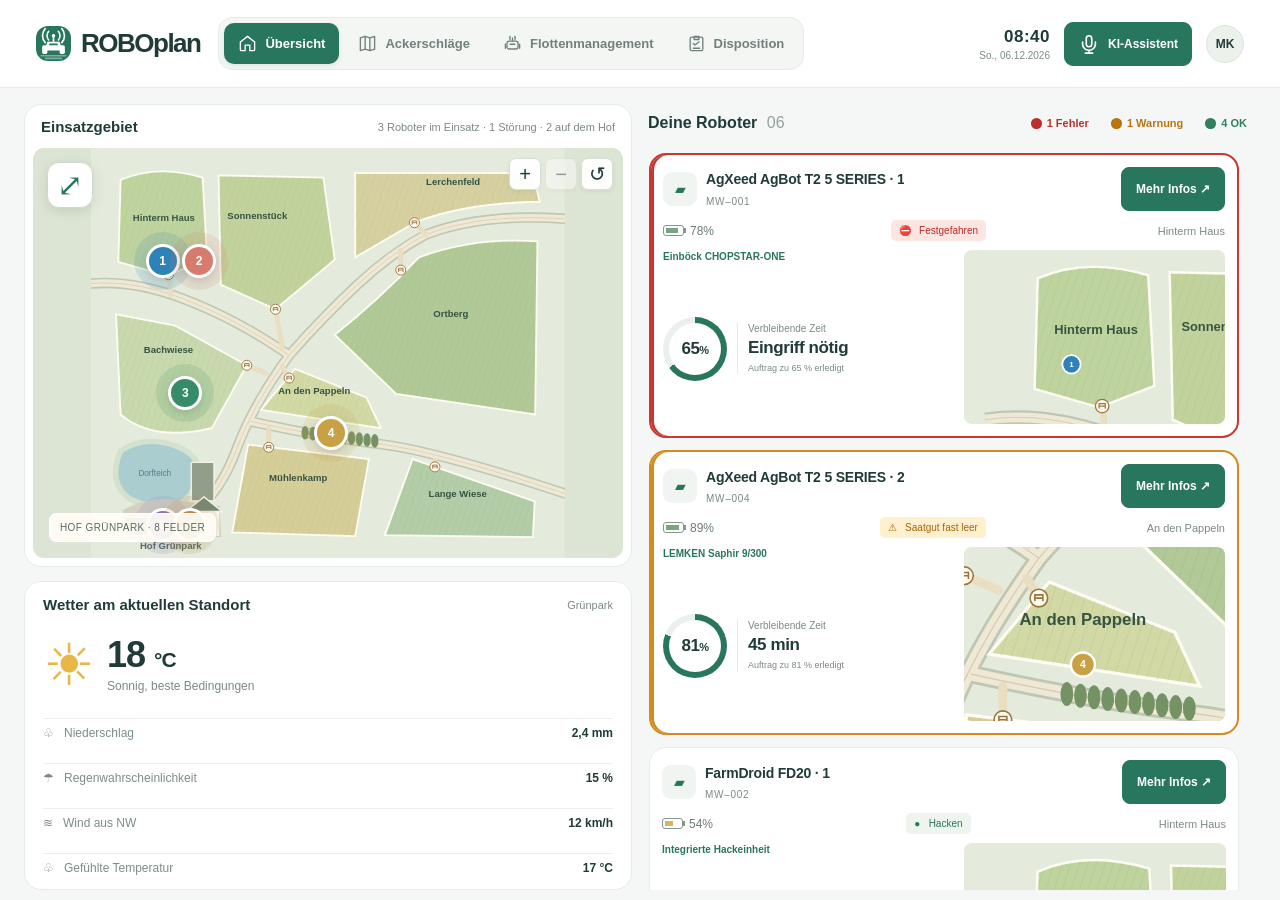
==== commit 5c01d12a: "Add files via upload" ====
--- a/app.html
+++ b/app.html
@@ -7,8 +7,8 @@
     <title>
       ROBOplan
     </title>
-    <link rel="stylesheet" href="styles.css?v=20261102-task-overview7">
-    <script src="bootstrap.js?v=20261102-task-overview7" defer>
+    <link rel="stylesheet" href="styles.css?v=20261104-robot-plan43">
+    <script src="bootstrap.js?v=20261104-robot-plan43" defer>
     </script>
   </head>
   <body>
@@ -63,7 +63,7 @@
             </path>
           </svg>
           <span>
-            Roboter
+            Flottenmanagement
           </span>
         </a>
         <a href="#auftragsverwaltung" data-page="auftragsverwaltung">
@@ -112,9 +112,6 @@
       </p>
       <div id="detailRows">
       </div>
-      <p class="notice">
-        Demodaten. Eine Verbindung zu den Robotern wird später ergänzt.
-      </p>
       <button class="primary" onclick="document.getElementById('details').close()">
         Zurück zur Übersicht
       </button>
--- a/styles.css
+++ b/styles.css
@@ -1352,3 +1352,347 @@
 .task-open-link{border:0;background:none;color:var(--ink);padding:3px 0;text-align:left;font:inherit;font-weight:600;cursor:pointer}.task-open-link:hover{color:var(--green);text-decoration:underline}.storage-table td>.task-open-link{font-size:14px;min-height:30px}.task-overview-row{cursor:pointer}.task-overview-row:hover{background:#f7faf8}.task-overview-page{display:flex;flex:1;min-height:0;flex-direction:column;gap:14px}.task-overview-heading{display:flex;align-items:center;gap:16px}.task-overview-heading .suggest-button{margin-left:auto;min-height:42px}.task-overview-heading .tiny{font-size:11px;letter-spacing:.8px}.task-overview-title{display:flex;align-items:center;justify-content:space-between;gap:16px}.task-overview-title h1{font-size:24px;margin:0 0 6px}.task-overview-title p{font-size:12px;color:var(--muted);margin:0}.task-state{padding:9px 12px;background:#eaf3ed;color:var(--green);font-size:11px;border-radius:7px;white-space:nowrap}.task-overview-layout{display:grid;grid-template-columns:minmax(0,1.1fr) minmax(300px,1fr);gap:16px;flex:1;min-height:0}.task-overview-map-panel{padding:13px;display:flex;flex-direction:column;min-height:0;gap:10px}.task-map-switch{display:flex;gap:6px;flex-shrink:0}.task-map-switch button{font-size:12px;min-height:40px;padding:8px 12px;background:#f5f8f5;border:1px solid #d7e2da;color:#728278;border-radius:7px}.task-map-switch button.active{background:var(--green);color:white;border-color:var(--green)}#task-overview-map{position:relative;flex:1;min-height:0;background:#edf1e6;border-radius:10px;overflow:hidden}.task-map-caption{font-size:10px;line-height:1.5;color:var(--muted);flex-shrink:0}.task-overview-information{overflow:auto;min-height:0;display:flex;flex-direction:column;gap:12px;padding-right:4px}.task-info-group{padding:16px;flex-shrink:0}.task-info-group h2{font-size:15px;margin:0 0 10px}.task-info-group dl{margin:0}.task-info-group dl>div{display:flex;justify-content:space-between;gap:20px;padding:10px 0;border-bottom:1px solid var(--line);font-size:12px;line-height:1.5}.task-info-group dl>div:last-child{border:0;padding-bottom:0}.task-info-group dt{color:var(--muted)}.task-info-group dd{margin:0;font-weight:550;text-align:right;max-width:65%}
 @media(max-width:900px){.task-overview-title h1{font-size:21px}.task-overview-layout{grid-template-columns:minmax(0,1fr) minmax(285px,1fr);gap:12px}.task-info-group{padding:13px}.task-info-group dl>div{font-size:11px;gap:12px}.task-overview-heading .tiny{font-size:10px}.task-map-switch button{font-size:11px;padding:8px}}
 @media(max-width:600px){.task-overview-page{overflow:auto}.task-overview-layout{display:flex;flex-direction:column;flex:none}.task-overview-map-panel{height:330px;flex-shrink:0}.task-overview-information{overflow:visible}.task-overview-title{align-items:start;flex-direction:column;gap:9px}.task-overview-heading{gap:9px;flex-wrap:wrap}.task-overview-heading .suggest-button{font-size:10px}.task-overview-title h1{font-size:20px}.task-overview-heading .planner-back{font-size:12px}}
+/* Flottenmanagement mit aufklappbaren Roboter- und Geräteübersichten. */
+.fleet-page{display:flex;flex-direction:column;flex:1;min-height:0;gap:18px}.fleet-page-heading{flex-shrink:0}.fleet-page-heading h1{font-size:25px;margin:0 0 6px}.fleet-page-heading p{font-size:12px;color:var(--muted);margin:0}.fleet-sections{overflow:auto;min-height:0;padding-right:4px;display:flex;flex-direction:column;gap:14px}.fleet-section{flex-shrink:0;overflow:hidden}.fleet-section>summary{display:flex;align-items:center;gap:13px;padding:17px 20px;cursor:pointer;list-style:none;min-height:76px}.fleet-section>summary::-webkit-details-marker{display:none}.fleet-section>summary:focus-visible{outline:3px solid #51a789;outline-offset:-4px;border-radius:12px}.fleet-section-icon{width:38px;height:38px;border-radius:10px;display:grid;place-items:center;background:#eaf3ed;color:var(--green);font-size:22px}.fleet-section summary strong{font-size:17px}.fleet-section summary small{display:block;font-size:11px;color:var(--muted);margin-top:5px}.fleet-section-chevron{margin-left:auto;color:var(--green);font-size:23px;transition:transform .15s}.fleet-section[open] .fleet-section-chevron{transform:rotate(180deg)}.fleet-section[open]>summary{border-bottom:1px solid var(--line)}.fleet-table-wrap{overflow:auto}.fleet-table{width:100%;border-collapse:collapse;text-align:left}.fleet-table th{padding:11px 20px;background:#f7faf8;border-bottom:1px solid var(--line);font-size:11px;font-weight:500;color:var(--muted)}.fleet-table td{padding:14px 20px;border-bottom:1px solid var(--line);font-size:13px;line-height:1.5}.fleet-table tbody tr:last-child td{border-bottom:0}.fleet-table th:first-child{width:20%}.fleet-table th:nth-child(2){width:32%}.fleet-table td>small{display:block;font-size:11px;color:var(--muted);margin-top:6px}.fleet-id{color:var(--muted);font-variant-numeric:tabular-nums;white-space:nowrap}.fleet-robot-name{display:flex;gap:9px;align-items:center;white-space:nowrap}.fleet-robot-name i{width:9px;height:9px;border-radius:50%}.fleet-state{display:inline-flex;align-items:center;gap:7px;padding:5px 9px;border-radius:6px;font-size:11px;font-weight:550;background:#eaf3ee;color:#29765e}.fleet-state>i{width:6px;height:6px;border-radius:50%;background:currentColor;flex-shrink:0}.fleet-state-maintenance{background:#f7eae6;color:#ac6353}.fleet-state-setup{background:#f5edda;color:#97752d}.fleet-state-ready{background:#edf1f3;color:#647e8b}
+@media(min-width:761px) and (max-width:1150px){header nav{gap:2px}header nav a{font-size:11px;padding:10px 8px;gap:5px}body>header{gap:12px}}
+@media(max-width:760px){header nav a[data-page="roboterverwaltung"]{font-size:10px;gap:4px}.fleet-page{gap:12px}.fleet-page-heading h1{font-size:22px}.fleet-section>summary{padding:14px;min-height:68px}.fleet-table th,.fleet-table td{padding:12px 14px}.fleet-table td{font-size:12px}.fleet-section summary strong{font-size:16px}.fleet-state{font-size:10px}.fleet-table td>small{font-size:10px}}
+@media(max-width:480px){header nav a[data-page="roboterverwaltung"]{font-size:9px}header nav a[data-page="roboterverwaltung"] svg{display:none}.fleet-table{min-width:380px}.fleet-table th,.fleet-table td{padding:12px 10px}}
+.fleet-implement-list{padding:10px 16px 16px;display:flex;flex-direction:column;gap:8px}.fleet-implement{border:1px solid var(--line);border-radius:9px;overflow:hidden}.fleet-implement>summary{display:flex;align-items:center;gap:20px;padding:14px 16px;cursor:pointer;list-style:none;min-height:68px}.fleet-implement>summary::-webkit-details-marker{display:none}.fleet-implement>summary:focus-visible{outline:3px solid #51a789;outline-offset:-3px}.fleet-implement .fleet-id{font-size:12px;min-width:68px}.implement-name strong{font-size:14px!important}.implement-name small{font-size:11px!important;color:var(--muted);margin-top:5px;display:block}.fleet-implement[open] .fleet-section-chevron{transform:rotate(180deg)}.fleet-implement[open]>summary{background:#f7faf8;border-bottom:1px solid var(--line)}.implement-facts{margin:0;padding:4px 16px 12px}.implement-facts>div{display:flex;justify-content:space-between;gap:18px;border-bottom:1px solid var(--line);padding:10px 0;font-size:12px;line-height:1.6}.implement-facts>div:last-child{border-bottom:0}.implement-facts dt{color:var(--muted)}.implement-facts dd{margin:0;text-align:right;font-weight:550}@media(max-width:600px){.fleet-implement-list{padding:8px 10px 12px}.fleet-implement>summary{gap:10px;padding:12px}.fleet-implement .fleet-id{font-size:10px;min-width:55px}.implement-name strong{font-size:12px!important}.implement-name small{font-size:10px!important}.implement-facts>div{font-size:11px}}
+.fleet-equipment-groups{display:flex;flex-direction:column;gap:14px;flex-shrink:0}
+.fleet-mount-badge{display:inline-flex;align-items:center;padding:5px 8px;border-radius:6px;font-size:11px;font-weight:550;background:#eaf2f6;color:#447184;white-space:nowrap}.fleet-mount-badge.fixed{background:#f0eaf5;color:#79618b}.fleet-table .fleet-robot-name{white-space:normal;align-items:start}.fleet-table .fleet-robot-name i{flex-shrink:0;margin-top:6px}.fleet-table .fleet-robot-name strong{font-size:13px}.fleet-table th:first-child{width:14%}.fleet-table th:nth-child(2){width:34%}.fleet-table th:nth-child(3){width:25%}.timeline-robot-label strong{overflow:hidden;white-space:nowrap;text-overflow:ellipsis}.robotname h3{line-height:1.4}.route-detail-heading h2{overflow-wrap:anywhere}@media(max-width:900px){.fleet-mount-badge{font-size:10px}.fleet-table th,.fleet-table td{padding:12px}.fleet-table .fleet-robot-name strong{font-size:12px}}@media(max-width:650px){.fleet-table{min-width:610px}}
+.fleet-mounted-tool{font-size:12px;font-weight:550;line-height:1.5}.fleet-mounted-tool.empty{color:var(--muted);font-weight:400}
+.fleet-open-robot{display:inline-flex;align-items:center;justify-content:center;min-height:42px;padding:9px 11px;border:1px solid #c5d8cc;border-radius:7px;background:#edf5ef;color:var(--green);font-size:11px;font-weight:550;text-decoration:none;white-space:nowrap}.fleet-open-robot:hover{background:#deede3}.robot-profile-page{display:flex;flex-direction:column;flex:1;min-height:0;gap:20px}.robot-profile-page>.planner-back{align-self:flex-start;min-height:44px}.robot-profile-placeholder{padding:28px}.robot-profile-placeholder h1{font-size:25px;margin:12px 0}.robot-profile-placeholder p{font-size:13px;color:var(--muted)}.fleet-table th:first-child{width:12%}.fleet-table th:nth-child(2){width:29%}.fleet-table th:nth-child(3){width:23%}@media(max-width:1050px){.fleet-table td,.fleet-table th{padding:11px 10px}.fleet-open-robot{font-size:10px;padding:8px}.fleet-table .fleet-robot-name strong{font-size:11px}}@media(max-width:650px){.fleet-table{min-width:740px}}
+/* Roboterleitstand: Status, Kamera, Karte und kompakte Bedienfelder. */
+.robot-dashboard{gap:10px;overflow:auto}.robot-dashboard-toolbar{display:flex;justify-content:space-between;align-items:center;gap:12px;flex-shrink:0}.robot-back{border:0;background:none;color:var(--green);font-size:12px;font-weight:600;min-height:28px;padding:3px 0}.robot-demo-label{font-size:9px;color:var(--muted);letter-spacing:.8px}.robot-summary-panel{display:flex;align-items:center;gap:20px;padding:15px 18px;flex-shrink:0}.robot-summary-identity{display:flex;gap:13px;align-items:center;flex:1;min-width:0}.robot-summary-icon{width:48px;height:48px;flex-shrink:0;display:grid;place-items:center;background:#e9f3ec;border-radius:14px;color:var(--green)}.robot-summary-icon svg{width:29px;height:29px}.robot-summary-identity .tiny{font-size:9px;letter-spacing:.4px}.robot-summary-identity h1{font-size:20px;margin:5px 0 7px;line-height:1.2;letter-spacing:-.4px}.robot-summary-sub{display:flex;align-items:center;gap:12px;font-size:11px;flex-wrap:wrap}.robot-summary-sub>span:first-child{display:flex;align-items:center;gap:6px;font-weight:600;white-space:nowrap}.robot-summary-sub>span:first-child:before{content:'';width:6px;height:6px;border-radius:50%;background:currentColor}.robot-summary-sub>span:last-child{color:var(--muted)}.robot-status-active{color:var(--green)}.robot-status-paused,.robot-status-setup{color:#a47f36}.robot-status-maintenance{color:#b07460}.robot-summary-energy{min-width:78px}.robot-summary-energy>span,.robot-summary-time>span{font-size:10px;color:var(--muted);display:block;margin-bottom:7px}.robot-summary-energy>div{display:flex;align-items:center;gap:5px}.robot-summary-energy strong{font-size:17px}.robot-summary-energy .battery i{width:31px;height:16px}.robot-summary-progress{border-left:1px solid var(--line);padding-left:20px;display:flex;flex-direction:column;align-items:center;gap:6px}.robot-summary-progress .ring{width:53px;height:53px}.robot-summary-progress .ring:before{inset:5px}.robot-summary-progress .ring strong{font-size:16px}.robot-summary-progress>span{font-size:9px;color:var(--muted);white-space:nowrap}.robot-summary-time{border-left:1px solid var(--line);padding-left:20px;min-width:125px;max-width:170px}.robot-summary-time>strong{display:block;font-size:19px;white-space:nowrap}.robot-summary-time small{display:block;font-size:9px;color:var(--muted);line-height:1.4;margin-top:6px}.robot-dashboard-grid{display:grid;grid-template-columns:minmax(0,1.4fr) minmax(0,1fr);grid-template-rows:minmax(180px,1fr) minmax(220px,1.04fr);gap:10px;flex:1;min-height:410px}.robot-camera-panel,.robot-location-panel{display:flex;flex-direction:column;padding:11px;min-height:0;min-width:0;overflow:hidden}.robot-panel-heading{display:flex;justify-content:space-between;align-items:center;gap:8px;margin-bottom:9px;flex-shrink:0}.robot-panel-heading h2{font-size:13px;margin:0}.robot-panel-heading>span{font-size:9px;color:var(--muted)}.camera-demo-indicator{display:flex;align-items:center;gap:5px}.camera-demo-indicator i{width:5px;height:5px;background:#7e9e86;border-radius:50%}.robot-camera-view{flex:1;min-height:0;position:relative;overflow:hidden;border-radius:8px;background:#c9dac6}.robot-camera-view>svg{display:block;width:100%;height:100%;position:absolute;inset:0}.robot-camera-badge{position:absolute;top:10px;left:10px;padding:5px 7px;border-radius:4px;background:#213d3460;color:#fff;font-size:8px;letter-spacing:.7px}.robot-camera-location{position:absolute;bottom:10px;right:10px;padding:5px 7px;border-radius:4px;background:#213d3460;color:#fff;font-size:9px}#robot-profile-map{position:relative;flex:1;min-height:0;border-radius:8px;background:#e4ebdc;overflow:hidden}.robot-dashboard-bottom{grid-column:1/-1;display:grid;grid-template-columns:minmax(0,.8fr) minmax(0,1fr) minmax(0,1.15fr);gap:10px;min-height:0}.robot-weather-panel,.robot-machine-panel,.robot-control-panel{padding:13px;min-width:0;overflow:auto}.robot-weather-temperature{display:flex;align-items:center;gap:15px;margin:5px 0 10px}.robot-weather-temperature>span{font-size:48px;color:#d7b858;line-height:1}.robot-weather-temperature strong{font-size:35px;letter-spacing:-1px}.robot-weather-temperature strong small{font-size:20px;margin-left:3px}.robot-weather-temperature>div>span{display:block;font-size:10px;color:var(--muted);margin-top:2px}.robot-weather-facts{margin:0}.robot-weather-facts>div{display:flex;justify-content:space-between;gap:8px;align-items:center;padding:8px 0;border-top:1px solid var(--line);font-size:10px}.robot-weather-facts dt{color:var(--muted)}.robot-weather-facts dd{margin:0;font-weight:550;white-space:nowrap}.robot-machine-metric{margin:12px 0}.robot-machine-metric>div:first-child{display:flex;justify-content:space-between;align-items:center;gap:8px;font-size:10px;margin-bottom:6px}.robot-machine-metric>div>span{color:var(--muted)}.robot-machine-metric strong{font-size:10px;font-weight:550;white-space:nowrap}.robot-metric-track{height:5px;background:#e9efeb;border-radius:4px;overflow:hidden}.robot-metric-track>span{display:block;height:100%;background:#63a284;border-radius:4px}.robot-action-buttons{display:flex;gap:7px}.robot-action-buttons button{flex:1;min-height:39px;font-size:12px;border-radius:7px;border:1px solid #c8dbcf;color:var(--green);background:#f4f8f5;font-weight:600}.robot-action-buttons button:first-child:not(:disabled){background:var(--green);color:white;border-color:var(--green)}.robot-action-buttons .robot-stop{border-color:#e0c6bc;color:#a66050;background:#fbf5f1}.robot-action-buttons button:disabled{opacity:.4;cursor:default}.robot-manual-controls{display:flex;gap:15px;align-items:center;margin-top:11px}.robot-control-caption{font-size:10px;font-weight:550}.robot-direction-pad{display:grid;grid-template-columns:repeat(3,26px);grid-template-rows:repeat(3,26px);gap:2px;margin-top:6px}.robot-direction-pad button,.pad-center{display:grid;place-items:center;border:1px solid #d6e3da;background:#f7faf8;border-radius:50%;font-size:17px;color:var(--green)}.robot-direction-pad button:disabled{opacity:.35;cursor:default}.pad-up{grid-column:2;grid-row:1}.pad-left{grid-column:1;grid-row:2}.pad-center{grid-column:2;grid-row:2;font-size:12px;background:#dcebe1}.pad-right{grid-column:3;grid-row:2}.pad-down{grid-column:2;grid-row:3}.robot-speed-controls{flex:1;min-width:0;border-left:1px solid var(--line);padding-left:14px}.robot-speed-controls>label{font-size:10px;color:var(--muted);display:flex;justify-content:space-between;gap:5px;flex-wrap:wrap}.robot-speed-controls output{color:var(--ink);font-variant-numeric:tabular-nums}.robot-speed-controls input{width:100%;accent-color:var(--green);margin:13px 0 12px;height:5px}.robot-mode-buttons{display:flex;gap:5px}.robot-mode-buttons button{padding:7px;min-height:32px;font-size:9px;background:white;border:1px solid #c8dbcf;border-radius:5px;color:var(--green)}.robot-mode-buttons button.active{background:var(--green);color:white}.robot-control-notice{display:flex;align-items:center;gap:7px;border-top:1px solid var(--line);padding-top:9px;margin-top:10px;color:var(--green)}.robot-control-notice>span{font-size:17px}.robot-control-notice p{font-size:10px;line-height:1.5;margin:0}
+@media(max-width:1050px){.robot-summary-panel{gap:13px;padding:13px}.robot-summary-identity h1{font-size:17px}.robot-summary-icon{width:40px;height:40px;border-radius:11px}.robot-summary-identity{gap:10px}.robot-summary-time,.robot-summary-progress{padding-left:13px}.robot-summary-time{min-width:105px;max-width:130px}.robot-summary-time>strong{font-size:16px}.robot-summary-sub{font-size:10px;gap:8px}.robot-summary-energy{min-width:68px}.robot-summary-energy strong{font-size:15px}.robot-dashboard-grid{grid-template-rows:minmax(175px,1fr) minmax(222px,1.05fr)}.robot-dashboard-bottom{grid-template-columns:minmax(0,.8fr) minmax(0,1fr) minmax(0,1.2fr)}.robot-weather-panel,.robot-machine-panel,.robot-control-panel{padding:11px}.robot-manual-controls{gap:10px}.robot-speed-controls{padding-left:10px}.robot-weather-temperature{gap:10px}.robot-weather-temperature strong{font-size:32px}.robot-weather-facts>div{font-size:9px}.robot-machine-metric{margin:12px 0}.robot-mode-buttons{gap:3px}.robot-mode-buttons button{font-size:8px;padding:6px}.robot-summary-identity .tiny{font-size:8px}}
+@media(max-width:760px){.robot-summary-panel{flex-wrap:wrap;gap:12px}.robot-summary-identity{flex-basis:65%}.robot-summary-energy{margin-left:auto}.robot-summary-progress{flex-direction:row;padding-left:0;border:0;gap:8px}.robot-summary-progress .ring{width:43px;height:43px}.robot-summary-time{display:flex;align-items:center;gap:12px;max-width:none;flex:1;border:0;padding:0}.robot-summary-time>span{margin:0}.robot-summary-time small{margin:0;max-width:150px}.robot-dashboard-grid{min-height:650px;grid-template-columns:1fr 1fr;grid-template-rows:230px auto}.robot-dashboard-bottom{grid-template-columns:1fr 1fr;grid-template-rows:auto auto}.robot-control-panel{grid-column:1/-1}.robot-manual-controls{max-width:430px}.robot-control-panel .robot-action-buttons{max-width:430px}.robot-mode-buttons button{font-size:11px;min-height:40px}.robot-direction-pad{grid-template-columns:repeat(3,34px);grid-template-rows:repeat(3,34px)}.robot-panel-heading h2{font-size:14px}}
+@media(max-width:500px){.robot-summary-identity{flex-basis:100%}.robot-summary-identity h1{font-size:19px}.robot-summary-energy{margin-left:0}.robot-summary-time{flex-basis:100%}.robot-summary-progress{margin-left:auto}.robot-dashboard-grid{display:flex;flex-direction:column;min-height:0;flex:none}.robot-camera-panel,.robot-location-panel{height:235px;flex-shrink:0}.robot-dashboard-bottom{display:flex;flex-direction:column}.robot-weather-panel,.robot-machine-panel,.robot-control-panel{overflow:visible}.robot-weather-temperature{margin-bottom:8px}.robot-weather-facts>div{font-size:11px}.robot-machine-metric>div:first-child{font-size:12px}.robot-machine-metric strong{font-size:12px}.robot-speed-controls>label{font-size:12px}.robot-camera-badge{font-size:7px}}
+
+/* Vier gleich große, per Touch vergrößerbare Roboterkacheln. */
+.robot-dashboard-grid{grid-template-columns:repeat(2,minmax(0,1fr));grid-template-rows:repeat(2,minmax(230px,1fr));position:relative;min-height:480px}
+.robot-tile{display:flex;flex-direction:column;min-width:0;min-height:0;cursor:pointer;padding:12px;overflow:auto}
+.robot-panel-heading>span{margin-left:auto}
+.robot-tile-toggle{display:grid;place-items:center;flex-shrink:0;width:44px;height:44px;border:1px solid var(--line);border-radius:8px;background:#f4f8f5;color:var(--green);font-size:23px;cursor:pointer}
+.robot-tile-toggle:focus-visible{outline:3px solid var(--green);outline-offset:2px}
+.robot-camera-pair{display:grid;grid-template-columns:1fr 1fr;gap:8px;flex:1;min-height:120px}
+.robot-camera-surround>svg{object-fit:contain}
+.robot-camera-badge{top:7px;left:6px;font-size:7px;letter-spacing:.2px}
+.robot-camera-location{font-size:8px;left:6px;right:auto;bottom:7px}
+.robot-dashboard-grid.has-expanded-tile>.robot-tile{display:none}
+.robot-dashboard-grid.has-expanded-tile>.is-expanded{display:flex;grid-column:1/-1;grid-row:1/-1;cursor:default}
+.robot-tile.is-expanded .robot-camera-pair{min-height:300px}
+.robot-tile.is-expanded #robot-machine-data{display:flex;flex-direction:column;justify-content:space-evenly;flex:1}
+.robot-tile.is-expanded .robot-machine-metric>div:first-child,.robot-tile.is-expanded .robot-machine-metric strong{font-size:15px}
+.robot-tile.is-expanded .robot-manual-controls{flex:1;justify-content:center;gap:40px}
+.robot-tile.is-expanded .robot-direction-pad{grid-template-columns:repeat(3,52px);grid-template-rows:repeat(3,52px)}
+.robot-tile.is-expanded .robot-speed-controls{max-width:360px}
+@media(max-width:500px){.robot-dashboard-grid{display:grid;grid-template-columns:1fr;grid-template-rows:repeat(4,minmax(270px,auto));min-height:0}.robot-dashboard-grid.has-expanded-tile{grid-template-rows:minmax(500px,auto)}.robot-tile.robot-camera-panel,.robot-tile.robot-location-panel{height:auto}.robot-tile.is-expanded .robot-manual-controls{gap:15px}.robot-tile.is-expanded .robot-direction-pad{grid-template-columns:repeat(3,36px);grid-template-rows:repeat(3,36px)}}
+
+.robot-camera-pair{grid-template-columns:minmax(0,2fr) minmax(0,1fr)}
+.robot-camera-main{display:flex;flex-direction:column;gap:6px;min-width:0;min-height:0}
+.robot-camera-main>.robot-camera-view{min-height:90px}
+.robot-camera-switch{display:flex;gap:3px;flex-shrink:0}
+.robot-camera-switch button{flex:1;min-width:0;min-height:40px;padding:4px 2px;border:1px solid var(--line);border-radius:6px;background:#f4f8f5;color:var(--green);font-size:10px;cursor:pointer}
+.robot-camera-switch button[aria-pressed="true"]{background:var(--green);border-color:var(--green);color:#fff}
+.robot-camera-switch button:focus-visible{outline:2px solid var(--green);outline-offset:2px}
+.robot-camera-panel .robot-tile-toggle,.robot-machine-panel .robot-tile-toggle{margin-left:auto}
+
+/* Der Leitstand nutzt die verfügbare Displayhöhe, ohne eigene Scrollflächen. */
+#roboterdetail{overflow:hidden;gap:6px}
+#roboterdetail .robot-dashboard-toolbar{height:27px;min-height:27px}
+#roboterdetail .robot-summary-panel{padding:9px 12px;gap:12px}
+#roboterdetail .robot-summary-identity h1{font-size:17px;margin:3px 0}
+#roboterdetail .robot-summary-icon{width:36px;height:36px}
+#roboterdetail .robot-summary-progress .ring{width:43px;height:43px}
+#roboterdetail .robot-summary-time>strong{font-size:16px}
+#roboterdetail .robot-dashboard-grid{display:grid;flex:1;min-height:0;grid-template-columns:repeat(2,minmax(0,1fr));grid-template-rows:repeat(2,minmax(0,1fr));gap:8px;overflow:hidden}
+#roboterdetail .robot-tile{padding:8px;overflow:hidden;height:auto;min-height:0}
+#roboterdetail .robot-panel-heading{margin-bottom:5px;min-height:30px}
+#roboterdetail .robot-tile-toggle{width:32px;height:32px;font-size:20px}
+#roboterdetail .robot-camera-pair,#roboterdetail .robot-camera-main>.robot-camera-view{min-height:0}
+#roboterdetail .robot-camera-switch button{min-height:30px;font-size:10px}
+#roboterdetail #robot-machine-data{flex:1;min-height:0;display:flex;flex-direction:column;justify-content:space-around}
+#roboterdetail .robot-machine-metric{margin:3px 0}
+#roboterdetail .robot-machine-metric>div:first-child{margin-bottom:3px}
+#roboterdetail .robot-action-buttons{gap:5px}
+#roboterdetail .robot-action-buttons button{min-height:32px;font-size:11px}
+.robot-implement-controls{flex:1;min-height:0;display:grid;grid-template-rows:repeat(4,minmax(0,1fr));gap:4px;margin-top:6px}
+.implement-row{display:flex;align-items:center;justify-content:space-between;gap:8px;min-height:0}
+.implement-row>strong{font-size:11px;font-weight:550}
+.implement-row>div{display:flex;gap:4px;width:57%;height:100%;max-height:42px}
+.implement-row button{flex:1;min-width:0;border:1px solid #c8dbcf;border-radius:5px;background:#f4f8f5;color:var(--green);font-size:11px;cursor:pointer}
+.implement-row button[aria-pressed="true"]{background:var(--green);color:white;border-color:var(--green)}
+#roboterdetail .robot-tile.is-expanded .robot-camera-pair{min-height:0}
+#roboterdetail .robot-dashboard-grid.has-expanded-tile{grid-template-rows:minmax(0,1fr)}
+@media(max-height:650px){body:has(#roboterdetail:not([hidden]))>header{flex-basis:64px;height:64px}body:has(#roboterdetail:not([hidden]))>main{padding:8px 16px}#roboterdetail .robot-summary-panel{padding:6px 10px}#roboterdetail .robot-summary-time small{display:none}#roboterdetail .robot-summary-sub{font-size:9px}#roboterdetail .robot-panel-heading{min-height:26px}#roboterdetail .robot-tile-toggle{width:27px;height:27px}#roboterdetail .robot-action-buttons button{min-height:27px}#roboterdetail .robot-implement-controls{gap:3px;margin-top:4px}}
+
+.robot-camera-photo{position:absolute;inset:0;background-image:url('assets/robot-camera-views.png');background-size:200% 200%;background-repeat:no-repeat}
+.camera-front{background-position:0 0}.camera-left{background-position:100% 0}.camera-rear{background-position:0 100%}.camera-right{background-position:100% 100%}
+#roboterdetail .robot-summary-identity{flex-basis:auto}
+#roboterdetail .robot-summary-panel{flex-wrap:nowrap}
+#roboterdetail .robot-summary-time{display:block;flex:none;min-width:90px;max-width:125px}
+#roboterdetail .robot-summary-time>span{font-size:9px}
+#roboterdetail .robot-summary-progress{margin-left:0}
+#roboterdetail .robot-control-panel .robot-action-buttons{max-width:none}
+#roboterdetail .robot-camera-surround{align-self:stretch}
+
+/* Im manuellen Leitstand bleiben die Kameras links neben der Bedienliste sichtbar. */
+#roboterdetail .robot-dashboard-grid.manual-control-view{grid-template-columns:minmax(0,1.15fr) minmax(0,1fr);grid-template-rows:minmax(0,1fr)}
+#roboterdetail .manual-control-view>.robot-camera-panel{display:flex;grid-column:1;grid-row:1;cursor:default}
+#roboterdetail .manual-control-view>.robot-control-panel.is-expanded{grid-column:2;grid-row:1}
+#roboterdetail .manual-control-view .robot-camera-panel .robot-tile-toggle{display:none}
+#roboterdetail .robot-implement-controls{gap:0;margin-top:5px}
+#roboterdetail .implement-row{display:grid;grid-template-columns:82px minmax(0,1fr);gap:8px;border-top:1px solid var(--line);padding:4px 0}
+#roboterdetail .implement-row>strong{font-size:10px;line-height:1.3}
+.implement-row output{display:block;font-size:10px;color:var(--green);font-weight:500;margin-top:2px;font-variant-numeric:tabular-nums}
+#roboterdetail .implement-row>.implement-inputs{width:100%;height:100%;max-height:42px;min-height:0;display:flex;align-items:center;gap:5px}
+#roboterdetail .implement-row button{height:100%;max-height:38px;min-height:22px;min-width:27px;padding:2px 5px;flex:0 0 34px;font-size:12px}
+#roboterdetail .implement-row button:disabled{opacity:.4;cursor:default}
+.lift-height-track{height:9px;background:#e3ebe5;border-radius:6px;flex:1;overflow:hidden}
+.lift-height-track>span{display:block;height:100%;background:var(--green);border-radius:6px}
+.pto-speed-label{flex:1;min-width:0;display:block}
+.pto-speed-label>span{display:none}
+#roboterdetail .pto-speed-label select{width:100%;min-height:25px;padding:3px;border:1px solid #c8dbcf;border-radius:5px;background:#f4f8f5;color:var(--green);font-size:10px}
+.hydraulic-slider{flex:1;min-width:0;position:relative;padding-top:4px}
+.hydraulic-slider input{display:block;width:100%;height:18px;margin:0;accent-color:var(--green);cursor:ew-resize}
+.hydraulic-scale{display:flex;justify-content:space-between;font-size:9px;line-height:10px;color:var(--muted);padding:0 5px}
+.float-button svg{width:25px;height:22px;display:block}
+#roboterdetail .float-button[aria-pressed="true"]{background:var(--green);color:white}
+#roboterdetail .manual-control-view .implement-row{grid-template-columns:100px minmax(0,1fr);padding:10px 0}
+#roboterdetail .manual-control-view .implement-row>strong{font-size:12px}
+#roboterdetail .manual-control-view .implement-row output{font-size:11px;margin-top:5px}
+#roboterdetail .manual-control-view .implement-row button{flex-basis:40px;min-height:34px;max-height:44px}
+#roboterdetail .manual-control-view .pto-speed-label select{min-height:36px;font-size:12px}
+#roboterdetail .manual-control-view .robot-camera-switch button{min-height:40px;font-size:12px}
+#roboterdetail .manual-control-view .robot-camera-pair{grid-template-columns:minmax(0,2fr) minmax(0,1fr)}
+@media(max-width:850px){#roboterdetail .manual-control-view .implement-row{grid-template-columns:78px minmax(0,1fr);gap:5px}#roboterdetail .manual-control-view .implement-row button{flex-basis:31px}#roboterdetail .manual-control-view .implement-row>strong{font-size:11px}}
+
+/* Breite Ventilwippen und große Touchflächen im manuellen Leitstand. */
+.hydraulic-slider{padding-top:0}
+.hydraulic-slider input{appearance:none;-webkit-appearance:none;height:30px;border:1px solid #79877a;border-radius:7px;background:linear-gradient(90deg,transparent calc(50% - 1px),#a8b6a2 calc(50% - 1px),#a8b6a2 calc(50% + 1px),transparent calc(50% + 1px)),linear-gradient(#263a30,#46594b 45%,#293e32);box-shadow:inset 0 3px 5px #10241977;touch-action:pan-y}
+.hydraulic-slider input::-webkit-slider-runnable-track{height:100%;background:transparent;border-radius:7px}
+.hydraulic-slider input::-webkit-slider-thumb{appearance:none;-webkit-appearance:none;width:38px;height:28px;margin-top:0;border:2px solid #193b2a;border-radius:6px;background:repeating-linear-gradient(90deg,transparent 0 7px,#ffffff35 7px 9px,transparent 9px 13px),linear-gradient(#8aa18a,#52765c 45%,#345f45);box-shadow:0 2px 4px #0008,inset 0 2px 1px #d3dfc999;cursor:ew-resize}
+.hydraulic-slider input::-moz-range-track{height:100%;background:transparent;border:0}
+.hydraulic-slider input::-moz-range-thumb{width:34px;height:24px;border:2px solid #193b2a;border-radius:6px;background:repeating-linear-gradient(90deg,transparent 0 7px,#ffffff35 7px 9px,transparent 9px 13px),linear-gradient(#8aa18a,#52765c 45%,#345f45);box-shadow:0 2px 4px #0008,inset 0 2px 1px #d3dfc999;cursor:ew-resize}
+.hydraulic-slider input:focus-visible{outline:3px solid #82b795;outline-offset:3px}
+.hydraulic-scale{padding:2px 10px 0;font-size:10px}
+#roboterdetail .manual-control-view .implement-row{grid-template-columns:minmax(0,1fr);grid-template-rows:auto minmax(0,1fr);gap:5px;padding:8px 0}
+#roboterdetail .manual-control-view .implement-row>strong{display:flex;align-items:center;justify-content:space-between;font-size:13px}
+#roboterdetail .manual-control-view .implement-row output{display:inline;font-size:12px;margin:0}
+#roboterdetail .manual-control-view .implement-row>.implement-inputs{height:100%;max-height:58px;gap:9px}
+#roboterdetail .manual-control-view .implement-row button{flex:0 0 64px;min-width:54px;min-height:44px;height:100%;max-height:54px;border-radius:8px;font-size:17px;font-weight:600}
+#roboterdetail .manual-control-view .lift-row button{flex-basis:82px;font-size:27px}
+#roboterdetail .manual-control-view .lift-height-track{height:15px}
+#roboterdetail .manual-control-view .pto-speed-label select{height:48px;min-height:44px;padding:7px;font-size:15px;border-radius:8px}
+#roboterdetail .manual-control-view .hydraulic-slider input{height:46px;border-radius:9px}
+#roboterdetail .manual-control-view .hydraulic-slider input::-webkit-slider-thumb{width:64px;height:44px;border-radius:8px}
+#roboterdetail .manual-control-view .hydraulic-slider input::-moz-range-thumb{width:60px;height:40px;border-radius:8px}
+#roboterdetail .manual-control-view .float-button{align-self:flex-start;height:46px;min-height:46px}
+#roboterdetail .manual-control-view .float-button svg{width:35px;height:30px;margin:auto}
+#roboterdetail .manual-control-view .robot-action-buttons button{min-height:42px;font-size:13px}
+@media(max-height:650px){#roboterdetail .manual-control-view .implement-row{padding:4px 0;gap:3px}#roboterdetail .manual-control-view .implement-row button{min-height:36px;max-height:42px}#roboterdetail .manual-control-view .pto-speed-label select{height:38px;min-height:36px}#roboterdetail .manual-control-view .hydraulic-slider input{height:36px}#roboterdetail .manual-control-view .hydraulic-slider input::-webkit-slider-thumb{height:34px}#roboterdetail .manual-control-view .hydraulic-slider input::-moz-range-thumb{height:30px}#roboterdetail .manual-control-view .float-button{height:36px;min-height:36px}#roboterdetail .manual-control-view .robot-action-buttons button{min-height:34px}}
+
+/* Sechs Gerätefunktionen als durchgehende Liste; Höhenanzeige links, Tasten rechts. */
+#roboterdetail .robot-implement-controls{grid-template-rows:repeat(6,minmax(0,1fr))}
+#roboterdetail .lift-row .lift-height-track{display:block;flex:none;width:100%;height:7px;margin-top:4px}
+#roboterdetail #robot-pto-toggle[aria-pressed="true"]{background:var(--green);color:white}
+#roboterdetail .manual-control-view .implement-row{grid-template-columns:105px minmax(0,1fr);grid-template-rows:minmax(0,1fr);padding:5px 0;gap:12px}
+#roboterdetail .manual-control-view .implement-row>strong{display:block;font-size:12px}
+#roboterdetail .manual-control-view .implement-row output{display:block;margin-top:3px;font-size:12px}
+#roboterdetail .manual-control-view .implement-row>.implement-inputs{max-height:54px;height:100%;gap:8px}
+#roboterdetail .manual-control-view .lift-row button{flex:1;min-width:44px;flex-basis:0}
+#roboterdetail .manual-control-view .lift-row .lift-height-track{height:9px}
+#roboterdetail .manual-control-view .implement-row button{min-height:40px;max-height:48px}
+#roboterdetail .manual-control-view .pto-speed-label select{height:44px;min-height:40px;font-size:13px}
+#roboterdetail .manual-control-view .hydraulic-slider input{height:40px}
+#roboterdetail .manual-control-view .hydraulic-slider input::-webkit-slider-thumb{height:38px;width:56px}
+#roboterdetail .manual-control-view .hydraulic-slider input::-moz-range-thumb{height:34px;width:52px}
+#roboterdetail .manual-control-view .float-button{height:40px;min-height:40px;min-width:44px;flex-basis:48px;align-self:center}
+#roboterdetail .manual-control-view .float-button svg{width:30px;height:26px}
+#roboterdetail .manual-control-view .hydraulic-scale{font-size:9px;line-height:9px;padding-top:1px}
+#roboterdetail .robot-control-panel:not(.is-expanded) .implement-row{padding:1px 0;gap:5px}
+#roboterdetail .robot-control-panel:not(.is-expanded) .implement-row>strong{font-size:9px}
+#roboterdetail .robot-control-panel:not(.is-expanded) .implement-row output{font-size:9px;margin:0}
+#roboterdetail .robot-control-panel:not(.is-expanded) .hydraulic-scale{display:none}
+#roboterdetail .robot-control-panel:not(.is-expanded) .hydraulic-slider input{height:22px}
+#roboterdetail .robot-control-panel:not(.is-expanded) .hydraulic-slider input::-webkit-slider-thumb{height:20px}
+#roboterdetail .robot-control-panel:not(.is-expanded) .hydraulic-slider input::-moz-range-thumb{height:16px}
+@media(max-height:650px){#roboterdetail .manual-control-view .implement-row{padding:3px 0;gap:8px;grid-template-columns:88px minmax(0,1fr)}#roboterdetail .manual-control-view .implement-row button{min-height:34px;max-height:40px}#roboterdetail .manual-control-view .pto-speed-label select{height:36px;min-height:34px}#roboterdetail .manual-control-view .hydraulic-slider input{height:34px}#roboterdetail .manual-control-view .hydraulic-slider input::-webkit-slider-thumb{height:32px}#roboterdetail .manual-control-view .hydraulic-slider input::-moz-range-thumb{height:28px}#roboterdetail .manual-control-view .float-button{height:34px;min-height:34px}}
+
+/* Die Gerätebedienung scrollt unabhängig von Kameras und Auftragsaktionen. */
+#roboterdetail .manual-control-view .robot-control-panel>.robot-panel-heading,
+#roboterdetail .manual-control-view .robot-action-buttons{flex-shrink:0}
+#roboterdetail .manual-control-view .robot-implement-controls{display:flex;flex-direction:column;flex:1;min-height:0;overflow-y:auto;overflow-x:hidden;overscroll-behavior:contain;scrollbar-gutter:stable;scrollbar-width:thin;scrollbar-color:#88a693 #edf3ee;padding-right:7px;margin-top:10px;-webkit-overflow-scrolling:touch}
+#roboterdetail .manual-control-view .robot-implement-controls:focus-visible{outline:2px solid var(--green);outline-offset:-2px;border-radius:6px}
+#roboterdetail .manual-control-view .implement-row{flex:0 0 96px;min-height:96px;grid-template-columns:100px minmax(0,1fr);padding:12px 0;gap:12px}
+#roboterdetail .manual-control-view .implement-row>strong{font-size:13px}
+#roboterdetail .manual-control-view .implement-row output{font-size:13px;margin-top:5px}
+#roboterdetail .manual-control-view .implement-row>.implement-inputs{height:60px;max-height:60px;gap:8px}
+#roboterdetail .manual-control-view .implement-row button{height:56px;min-height:56px;max-height:56px;min-width:50px;flex-basis:60px;font-size:18px}
+#roboterdetail .manual-control-view .lift-row button{flex:1;font-size:30px}
+#roboterdetail .manual-control-view .pto-speed-label select{height:56px;min-height:56px;font-size:14px}
+#roboterdetail .manual-control-view .hydraulic-slider input{height:50px}
+#roboterdetail .manual-control-view .hydraulic-slider input::-webkit-slider-thumb{height:48px;width:64px}
+#roboterdetail .manual-control-view .hydraulic-slider input::-moz-range-thumb{height:44px;width:60px}
+#roboterdetail .manual-control-view .float-button{height:56px;min-height:56px;flex-basis:56px}
+#roboterdetail .manual-control-view .float-button svg{width:35px;height:30px}
+#roboterdetail .manual-control-view .hydraulic-scale{font-size:10px;line-height:10px;padding-top:2px}
+@media(max-width:850px){#roboterdetail .manual-control-view .implement-row{grid-template-columns:80px minmax(0,1fr);gap:7px}#roboterdetail .manual-control-view .implement-row button{min-width:44px;flex-basis:50px}}
+
+/* Roboter und angebautes Gerät teilen sich eine unabhängig scrollbare Datenliste. */
+#roboterdetail #robot-machine-data{display:block;flex:1;min-height:0;overflow-y:auto;overflow-x:hidden;overscroll-behavior:contain;scrollbar-gutter:stable;scrollbar-width:thin;scrollbar-color:#88a693 #edf3ee;padding-right:8px}
+#roboterdetail #robot-machine-data:focus-visible{outline:2px solid var(--green);outline-offset:-2px;border-radius:6px}
+.machine-data-group+.machine-data-group{margin-top:20px;border-top:1px solid var(--line);padding-top:16px}
+.machine-data-group-heading{margin-bottom:9px}
+.machine-data-group-heading h3{font-size:12px;margin:0 0 4px;color:var(--green)}
+.machine-data-group-heading>span{font-size:10px;color:var(--muted)}
+#roboterdetail .machine-data-group .robot-machine-metric{margin:0;padding:10px 0}
+#roboterdetail .robot-machine-panel.is-expanded #robot-machine-data{display:block}
+#roboterdetail .robot-machine-panel.is-expanded .machine-data-group-heading{padding:12px 0 8px}
+#roboterdetail .robot-machine-panel.is-expanded .machine-data-group-heading h3{font-size:18px;margin-bottom:6px}
+#roboterdetail .robot-machine-panel.is-expanded .machine-data-group-heading>span{font-size:13px}
+#roboterdetail .robot-machine-panel.is-expanded .robot-machine-metric{padding:17px 0;min-height:68px}
+#roboterdetail .robot-machine-panel.is-expanded .robot-machine-metric>div:first-child{font-size:15px;margin-bottom:9px}
+#roboterdetail .robot-machine-panel.is-expanded .robot-metric-track{height:7px}
+
+/* Die Übersicht zeigt ausschließlich die drei Betriebsarten. */
+#roboterdetail .robot-control-panel:not(.is-expanded) .robot-implement-controls{display:none}
+#roboterdetail .robot-control-panel:not(.is-expanded) .robot-action-buttons{flex:1;align-items:center;gap:10px}
+#roboterdetail .robot-control-panel:not(.is-expanded) .robot-action-buttons button{min-height:62px;white-space:normal;font-size:13px;padding:10px 5px}
+#roboterdetail .robot-action-buttons .robot-stop{background:#c42e27;color:#fff;border:2px solid #eecc53;box-shadow:0 0 0 1px #c42e27;font-weight:700}
+#roboterdetail .robot-action-buttons .robot-stop:disabled{opacity:1;background:#8f2420;color:#fff;border-color:#e5bb3f}
+#roboterdetail .robot-action-buttons .robot-stop:not(:disabled):active{background:#8f2420}
+#roboterdetail .robot-action-buttons #robot-action-pause{background:#f4f8f5;color:var(--green);border-color:#c8dbcf}
+#roboterdetail .robot-action-buttons #robot-action-resume:not(:disabled){background:var(--green);color:white;border-color:var(--green)}
+#roboterdetail .robot-implement-controls button:disabled,#roboterdetail .robot-implement-controls input:disabled,#roboterdetail .robot-implement-controls select:disabled{opacity:.4;cursor:default}
+.robot-status-emergency{color:#b32924}
+
+/* Übersicht: eine breite Roboterkarte pro Zeile, etwa 2½ Karten im Blick. */
+#home #robots{display:flex;flex-direction:column;container-type:size;gap:12px;align-content:normal;padding:1px 7px 0 1px;scrollbar-gutter:stable;scrollbar-color:#88a693 #edf3ee}
+#home #robots>.robot{flex:0 0 max(180px,calc((100cqh - 24px) / 2.5));min-height:180px;display:grid;grid-template-columns:minmax(0,1.1fr) minmax(0,1fr);grid-template-rows:auto auto minmax(0,1fr) auto;column-gap:14px;row-gap:7px;padding:12px!important;overflow:hidden}
+#home #robots .robothead{grid-column:1/-1;gap:12px;min-width:0}
+#home #robots .robotname{min-width:0;gap:9px}
+#home #robots .robotname>div{min-width:0}
+#home #robots .robot h3{font-size:14px;line-height:1.3;white-space:nowrap;overflow:hidden;text-overflow:ellipsis;margin:0 0 3px}
+#home #robots .roboticon{display:grid;flex-shrink:0;width:34px;height:34px}
+#home #robots .battery{flex-shrink:0;font-size:12px}
+#home #robots .statusline{grid-column:1/-1;margin:0;min-width:0;gap:8px}
+#home #robots .metrics{grid-column:1;grid-row:3;margin:0;gap:10px;min-width:0}
+#home #robots .ring{width:clamp(44px,10cqh,64px);height:clamp(44px,10cqh,64px);flex-shrink:0}
+#home #robots .ring strong{font-size:17px}
+#home #robots .remaining{display:block;padding-left:10px;min-width:0}
+#home #robots .remaining strong{font-size:17px}
+#home #robots .remaining span{font-size:10px;margin-bottom:4px}
+#home #robots .remaining small{font-size:9px;line-height:1.4;margin-top:4px}
+#home #robots .mini{grid-column:2;grid-row:3;height:100%!important;min-height:48px;border-radius:8px}
+#home #robots .robotfoot{grid-column:1/-1;margin:0;border-top:1px solid var(--line);padding-top:4px;min-height:28px}
+#home #robots .detail{min-height:28px;padding:4px 0 4px 8px}
+#home #robots>.robot:hover{transform:none;box-shadow:0 3px 12px #284e3d12}
+#home #robots:focus-visible{outline:2px solid var(--green);outline-offset:-2px;border-radius:8px}
+
+/* Mehr Platz für die feste Feldkarte; der Einstieg in die Details steht am Namen. */
+#home #robots>.robot{grid-template-rows:auto auto minmax(0,1fr);row-gap:9px}
+#home #robots .robothead{align-items:center;gap:10px}
+#home #robots .robotname{flex:1}
+#home #robots .robot-more-info{flex-shrink:0;min-height:44px;padding:8px 14px;border:1px solid var(--green);border-radius:8px;background:var(--green);color:white;font-size:12px;font-weight:600;cursor:pointer}
+#home #robots .robot-more-info:focus-visible{outline:3px solid #85b69a;outline-offset:2px}
+#home #robots .robot-more-info:hover{background:#1c604a}
+#home #robots .statusline{display:flex;align-items:center;gap:8px}
+#home #robots .statusline .battery{margin-left:auto}
+#home #robots .robot-static-map{height:100%!important;min-height:70px;overflow:hidden;cursor:default;background:#e4ebdc;touch-action:pan-y}
+#home #robots .robot-static-map>.land{display:block;position:static;width:100%;height:100%;pointer-events:none}
+#home #robots .metrics{align-items:center}
+@media(max-width:850px){#home #robots .robot h3{font-size:12px}#home #robots .robot-more-info{font-size:11px;padding:8px 10px}#home #robots .roboticon{width:28px;height:28px}}
+
+#home #robots .statusline .battery{margin-left:0;margin-right:5px}
+#home #robots .robot-mounted-tool{grid-column:1;grid-row:3;font-size:10px;font-weight:550;color:var(--green);line-height:1.4;min-width:0;overflow:hidden;text-overflow:ellipsis;white-space:nowrap;align-self:start}
+#home #robots .metrics{padding-top:23px}
+
+#home #robots>.robot{cursor:pointer}
+#home #robots>.robot.is-selected{border-color:var(--green);box-shadow:inset 3px 0 var(--green)}
+#home #robots>.robot:focus-visible{outline:3px solid #79aa8d;outline-offset:-3px}
+#overview .pin.is-selected{outline:3px solid #fff;box-shadow:0 0 0 6px #27785b88;z-index:2}
+
+.weather-link{cursor:pointer}.weather-link:focus-visible{outline:3px solid #79aa8d;outline-offset:-3px}
+.weather-page{display:flex;flex-direction:column;flex:1;min-height:0;gap:12px;overflow:hidden}.weather-page>.robot-back{align-self:flex-start;flex-shrink:0}
+.weather-page-heading{display:flex;align-items:center;justify-content:space-between;gap:15px;flex-shrink:0}.weather-page-heading h1{font-size:22px;margin:0 0 5px}.weather-page-heading p{font-size:12px;color:var(--muted);margin:0}.weather-page-heading a{font-size:12px;color:var(--green);padding:12px;background:#e8f1eb;border-radius:8px;text-decoration:none}
+.weather-provider-panel{flex:1;min-height:0;display:flex;flex-direction:column;overflow:hidden;padding:18px}.weather-provider-heading{display:flex;justify-content:space-between;align-items:center;gap:10px}.weather-provider-heading>strong{font-size:24px;color:#354a60}.weather-provider-heading>strong>span{color:#b79736}.weather-provider-heading>span{font-size:10px;color:var(--muted)}
+.weather-provider-current{display:flex;align-items:center;gap:20px;padding:20px 0}.weather-provider-sun{font-size:65px;color:#d7b858}.weather-provider-current>div>strong{font-size:38px;display:block}.weather-provider-current>div>span{font-size:13px;color:var(--muted)}.weather-provider-current dl{margin:0 0 0 auto;display:flex;gap:30px}.weather-provider-current dt{font-size:11px;color:var(--muted)}.weather-provider-current dd{margin:7px 0 0;font-size:14px;font-weight:600}
+.weather-view-buttons{display:flex;gap:7px;border-bottom:1px solid var(--line);padding-bottom:12px}.weather-view-buttons button{min-height:42px;padding:8px 18px;border:1px solid var(--line);border-radius:7px;background:#f4f8f5;color:var(--green);font-size:12px}.weather-view-buttons button[aria-pressed="true"]{background:var(--green);color:white;border-color:var(--green)}
+.weather-provider-content{flex:1;min-height:0;overflow:auto;padding-top:15px}.weather-hour-grid{display:grid;grid-template-columns:repeat(6,minmax(0,1fr));gap:8px}.weather-hour-grid>div{display:flex;flex-direction:column;align-items:center;gap:14px;background:#f5f8f3;border:1px solid var(--line);border-radius:10px;padding:20px 5px}.weather-hour-grid span{font-size:12px}.weather-hour-grid b{font-size:30px;color:#b79736}.weather-hour-grid strong{font-size:23px}.weather-hour-grid small{font-size:9px;color:var(--muted)}
+.weather-day-list>div{display:grid;grid-template-columns:1fr 1fr 1fr 1fr 2fr;align-items:center;gap:10px;padding:12px;border-bottom:1px solid var(--line);font-size:13px}.weather-day-list small{color:var(--muted)}.weather-radar{position:relative;height:100%;min-height:210px;border-radius:9px;overflow:hidden;background:#e7eddf}.weather-radar svg{width:100%;height:100%;display:block}.weather-radar-label{position:absolute;left:44%;top:57%;font-size:12px;font-weight:600;color:var(--green)}.weather-radar-key{position:absolute;bottom:12px;left:12px;background:white;padding:8px;border-radius:6px;font-size:10px;display:flex;align-items:center;gap:8px}.weather-radar-key i{width:65px;height:8px;background:linear-gradient(90deg,#a9d9e9,#4870be);border-radius:3px}
+@media(max-width:850px){.weather-provider-current{gap:12px;padding:12px 0}.weather-provider-current dl{gap:14px}.weather-provider-current dd{font-size:12px}.weather-hour-grid>div{gap:10px;padding:14px 3px}.weather-provider-panel{padding:12px}.weather-page-heading h1{font-size:18px}}
+
+.weather-radar{background:#e4ebdc;min-height:360px}
+.weather-radar-map{position:absolute;inset:0 0 40px}
+.weather-radar-map>svg.land{display:block;width:100%;height:100%}
+
+#home .fleetbar{gap:10px;flex-wrap:wrap}
+#home .fleetbar h2{margin:0}
+.fleet-alert-summary{display:flex;gap:10px;align-items:center;flex-wrap:wrap;font-size:11px;font-weight:600}
+.fleet-alert-summary>span{display:flex;align-items:center;gap:5px;white-space:nowrap}
+.fleet-alert-summary i{width:11px;height:11px;border-radius:50%;background:currentColor;box-shadow:inset 0 0 0 1px #0001}
+.fleet-alert-error{color:#bc302b}.fleet-alert-warning{color:#bb740f}.fleet-alert-ok{color:#32805d}
+#home #robots>.robot.robot-alert-warning{border:2px solid #d38b20;box-shadow:inset 3px 0 #d38b20}
+#home #robots>.robot.robot-alert-error{border:2px solid #c93730;box-shadow:inset 3px 0 #c93730}
+#home #robots>.robot.robot-alert-warning.is-selected{background:#fffbf3;box-shadow:inset 5px 0 #d38b20}
+#home #robots>.robot.robot-alert-error.is-selected{background:#fff8f7;box-shadow:inset 5px 0 #c93730}
+#home #robots .robot-alert-warning .badge{color:#a5650c;background:#fff0cf}
+#home #robots .robot-alert-error .badge{color:#b62b25;background:#fde5e2}
+.robot-status-error,.fleet-state-error{color:#bc302b}
+
+/* Kompakte Auftragssteuerung mit eigenem Einstieg in den Fehlerspeicher. */
+#roboterdetail .robot-control-panel:not(.is-expanded) .robot-action-buttons{flex:0 0 auto;align-items:stretch;gap:7px}
+#roboterdetail .robot-control-panel:not(.is-expanded) .robot-action-buttons button{min-height:42px;padding:6px 4px;font-size:11px}
+.robot-fault-memory{display:flex;flex-direction:column;align-items:stretch;text-align:left;gap:6px;padding:10px 12px;margin-top:10px;border:1px solid var(--line);border-left-width:4px;border-radius:8px;background:#f6f9f6;color:var(--ink);font:inherit;cursor:pointer;min-height:0}
+.fault-memory-title{display:flex;align-items:center;justify-content:space-between;gap:5px;font-size:11px;font-weight:600}.fault-memory-title>span{font-size:9px;font-weight:400;color:var(--muted)}
+.robot-fault-memory>strong{font-size:12px;line-height:1.4}.fault-memory-link{font-size:10px;color:var(--green)}
+.fault-memory-error{border-color:#d35d54;background:#fff6f4}.fault-memory-error>strong{color:#b62b25}.fault-memory-warning{border-color:#d9a143;background:#fffbf1}.fault-memory-warning>strong{color:#a5650c}.fault-memory-ok{border-left-color:var(--green)}
+#roboterdetail .robot-control-panel.is-expanded .robot-fault-memory{display:none}
+.fault-page{display:flex;flex-direction:column;flex:1;min-height:0;gap:14px;overflow:hidden}.fault-page>.robot-back{align-self:flex-start;flex-shrink:0}.fault-page-heading{display:flex;align-items:center;justify-content:space-between;gap:15px}.fault-page-heading h1{font-size:23px;margin:0 0 6px}.fault-page-heading p{font-size:12px;color:var(--muted);margin:0}
+.fault-filters{display:flex;gap:8px;flex-shrink:0}.fault-filters button{min-height:40px;padding:8px 14px;border:1px solid var(--line);border-radius:7px;background:#f4f8f5;color:var(--green)}.fault-filters button[aria-pressed="true"]{background:var(--green);color:white}
+.fault-list{flex:1;min-height:0;overflow-y:auto;overscroll-behavior:contain;display:flex;flex-direction:column;gap:14px;padding:2px 6px 8px 2px;scrollbar-width:thin}
+.fault-entry{padding:18px;border-left:5px solid #c93730;flex-shrink:0}.fault-entry-warning{border-left-color:#d38b20}.fault-entry-top{display:flex;justify-content:space-between;font-size:11px;color:var(--muted)}.fault-entry-error .fault-entry-top>span:first-child{color:#bc302b;font-weight:600}.fault-entry-warning .fault-entry-top>span:first-child{color:#aa6b0b;font-weight:600}.fault-entry h2{font-size:18px;margin:12px 0 6px}.fault-entry p{font-size:12px;color:var(--muted);margin:0}.fault-entry dl{font-size:12px;margin:14px 0}.fault-entry dl>div{display:flex;gap:14px;margin:7px 0}.fault-entry dt{width:60px;color:var(--muted);flex-shrink:0}.fault-entry dd{margin:0}.fault-entry a{display:inline-flex;align-items:center;min-height:40px;padding:7px 12px;background:#eaf3ed;border-radius:7px;color:var(--green);font-size:12px;text-decoration:none}.fault-empty{padding:22px;color:var(--green)}
+@media(max-height:650px){.robot-fault-memory{padding:7px 10px;margin-top:7px;gap:4px}#roboterdetail .robot-control-panel:not(.is-expanded) .robot-action-buttons button{min-height:36px}}
+
+.field-customer-picker{display:flex;flex-direction:column;gap:7px;padding:16px 14px 14px;border-bottom:1px solid var(--line);flex-shrink:0}
+.field-customer-picker>span{font-size:10px;color:var(--muted);font-weight:550}
+.field-customer-picker select{width:100%;min-height:48px;padding:10px 34px 10px 12px;border:1px solid #bcd3c5;border-radius:9px;background:#edf5ef;color:var(--green);font:inherit;font-size:14px;font-weight:600;cursor:pointer}
+.field-customer-picker select:focus-visible{outline:3px solid #85b69a;outline-offset:2px}
+#fields .other-customer-field{opacity:.2;pointer-events:none}
+
+.field-customer-picker>button{display:flex;align-items:center;justify-content:space-between;gap:10px;width:100%;min-height:48px;padding:10px 12px;border:1px solid #bcd3c5;border-radius:9px;background:#edf5ef;color:var(--green);font:inherit;font-size:14px;font-weight:600;text-align:left;cursor:pointer}
+.field-customer-picker>button:focus-visible{outline:3px solid #85b69a;outline-offset:2px}
+.customer-picker-dialog{width:min(760px,88vw);max-width:none;height:min(640px,82dvh);max-height:90dvh;padding:0;border:1px solid #d2ded5;border-radius:18px;overflow:hidden;box-shadow:0 25px 90px #132c2855}
+.customer-picker-dialog[open]{display:flex;flex-direction:column}
+.customer-picker-dialog::backdrop{background:#142c2566;backdrop-filter:blur(3px)}
+.customer-picker-heading{display:flex;align-items:center;gap:16px;padding:20px 22px;border-bottom:1px solid var(--line);flex-shrink:0;background:#f9fbf8}
+.customer-picker-heading h2{font-size:21px;margin:0;white-space:nowrap}
+.customer-picker-search{margin-left:auto;min-width:0;max-width:260px}
+.customer-picker-search input{width:100%;min-height:44px;padding:10px 12px;border:1px solid #c8d8ce;border-radius:8px;background:white;font:inherit;font-size:13px;color:var(--ink)}
+.customer-picker-close{width:40px;height:40px;flex-shrink:0;border:1px solid var(--line);border-radius:8px;background:white;color:var(--green);font-size:27px;cursor:pointer}
+.customer-picker-list{flex:1;min-height:0;overflow-y:auto;overscroll-behavior:contain;padding:12px 22px 22px;scrollbar-width:thin}
+.customer-letter-group{display:grid;grid-template-columns:38px minmax(0,1fr);gap:12px;padding:10px 0;border-bottom:1px solid var(--line)}
+.customer-letter-group h3{font-size:21px;color:var(--green);margin:11px 0 0;font-weight:600}
+.customer-letter-group>div{display:flex;flex-direction:column;gap:4px}
+.customer-letter-group button{width:100%;min-height:46px;text-align:left;padding:10px 14px;font:inherit;font-size:15px;border:1px solid transparent;border-radius:8px;background:white;color:var(--ink);cursor:pointer}
+.customer-letter-group button:hover{background:#f0f6f1}.customer-letter-group button[aria-pressed="true"]{background:#e6f1e9;border-color:#bfd8c8;color:var(--green);font-weight:600}
+.customer-letter-group button:focus-visible{outline:2px solid var(--green);outline-offset:-2px}
+.customer-picker-empty{padding:20px 24px;font-size:14px;color:var(--muted)}
+.customer-picker-search .sr-only{position:absolute;width:1px;height:1px;padding:0;margin:-1px;overflow:hidden;clip-path:inset(50%);white-space:nowrap}
+@media(max-width:650px){.customer-picker-heading{gap:8px;padding:14px}.customer-picker-heading h2{font-size:17px}.customer-picker-search{max-width:180px}.customer-picker-list{padding:10px 14px}.customer-picker-heading .customer-picker-close{width:34px}}
+
+#overview-alerts{gap:4px}
+#overview-alerts>button{display:flex;align-items:center;gap:5px;min-height:38px;padding:6px 8px;border:1px solid transparent;border-radius:7px;background:transparent;font:inherit;color:inherit;white-space:nowrap;cursor:pointer}
+#overview-alerts>button.fleet-alert-error{color:#bc302b}
+#overview-alerts>button.fleet-alert-warning{color:#bb740f}
+#overview-alerts>button.fleet-alert-ok{color:#32805d}
+#overview-alerts>button:hover{background:#edf3ee}
+#overview-alerts>button[aria-pressed="true"]{border-color:currentColor;background:#fff;font-weight:700;box-shadow:0 1px 4px #243c2312}
+#overview-alerts>button:focus-visible{outline:2px solid currentColor;outline-offset:2px}
+
+.robot-plan-link{cursor:pointer}.robot-plan-link:hover{border-color:#a6c7b5}.robot-plan-link:focus-visible{outline:3px solid #79aa8d;outline-offset:-3px}
+.robot-plan-page{display:flex;flex-direction:column;flex:1;min-height:0;gap:10px;overflow:hidden}.robot-plan-page>.robot-back{align-self:flex-start;flex-shrink:0}.robot-plan-heading{display:flex;align-items:center;justify-content:space-between;gap:12px;flex-shrink:0}.robot-plan-heading h1{font-size:21px;margin:0 0 5px}.robot-plan-heading p{font-size:11px;color:var(--muted);margin:0}.robot-plan-heading a{color:var(--green);font-size:12px;white-space:nowrap;padding:10px;background:#eaf3ed;border-radius:7px;text-decoration:none}
+.robot-plan-notice{padding:9px 12px;border-radius:7px;font-size:12px;flex-shrink:0}.robot-plan-notice-error{color:#b62b25;background:#fde5e2}.robot-plan-notice-warning{color:#a5650c;background:#fff0cf}
+.robot-plan-timeline-panel{padding:12px;flex-shrink:0;min-width:0}.robot-plan-timeline-panel h2{font-size:13px;margin:0 0 10px}.robot-plan-timeline{display:flex;align-items:stretch;gap:8px;overflow-x:auto;padding-bottom:8px;scrollbar-width:thin;overscroll-behavior:contain}.robot-plan-step{flex:0 0 var(--step-size);display:flex;flex-direction:column;gap:8px;padding:12px;text-align:left;border:1px solid #bdd4c6;border-radius:8px;background:#e5f0e8;color:#285b3a;cursor:pointer}.robot-plan-step>span{font-size:10px}.robot-plan-step>strong{font-size:12px}.robot-plan-step>small{font-size:10px}.robot-plan-step.step-drive{background:#dfecf5;color:#365f80;border-color:#b5cedf}.robot-plan-step.step-setup{background:#f4eacb;color:#7a632a;border-color:#ddcb94}.robot-plan-step.selected{outline:2px solid #c48a30;outline-offset:-2px}.robot-plan-end{align-self:center;min-width:160px;max-width:200px;padding:12px;color:var(--muted);font-size:12px;line-height:1.5}.robot-plan-empty{padding:14px;color:var(--muted);font-size:12px}
+.robot-plan-map-panel{padding:10px;display:flex;flex-direction:column;flex:1;min-height:0;overflow:hidden}#robot-plan-map{position:relative;flex:1;min-height:0;background:#e4ebdc;border-radius:8px;overflow:hidden}.robot-plan-map-panel .robot-route-map-key{flex-shrink:0;padding-top:6px;font-size:10px}
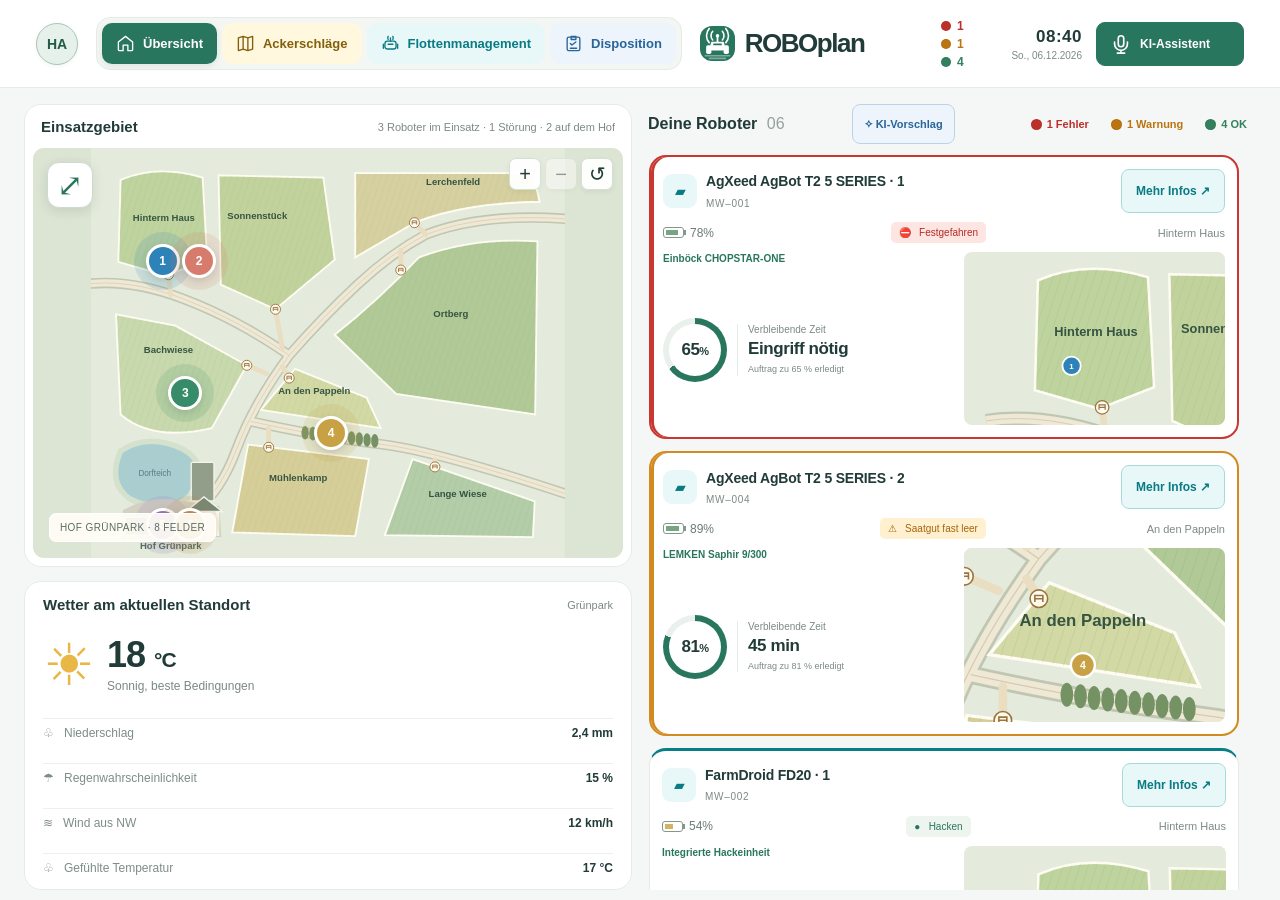
==== commit 74fefcd4: "Low Fidelity Prototyp Stand 12.11.2026 Der Prototyp für die Besprechung mit AV. Ohne Änderungen aus " ====
--- a/app.html
+++ b/app.html
@@ -7,34 +7,20 @@
     <title>
       ROBOplan
     </title>
-    <link rel="stylesheet" href="styles.css?v=20261104-robot-plan43">
-    <script src="bootstrap.js?v=20261104-robot-plan43" defer>
+    <link rel="stylesheet" href="styles.css?v=20261111-proposal-no-banner">
+    <script src="bootstrap.js?v=20261111-proposal-no-banner" defer>
     </script>
   </head>
   <body>
     <header>
-      <div class="brand">
-        <span class="logo">
-          <svg viewBox="0 0 40 40" width="35" height="35" fill="none" xmlns="http://www.w3.org/2000/svg" role="img" aria-label="Feldroboter mit Funkwellen">
-            <path d="M6 34h28M11 37h18" stroke="currentColor" stroke-width="1.8" stroke-linecap="round" opacity=".4"/>
-            </path>
-            <rect x="7" y="22" width="6" height="10" rx="2" fill="currentColor"/>
-            </rect>
-            <rect x="27" y="22" width="6" height="10" rx="2" fill="currentColor"/>
-            </rect>
-            <path d="M13 18h14l3 10H10l3-10Z" fill="currentColor"/>
-            </path>
-            <path d="M16 21h8" stroke="#29765e" stroke-width="2" stroke-linecap="round"/>
-            </path>
-            <path d="M20 18v-5" stroke="currentColor" stroke-width="2" stroke-linecap="round"/>
-            </path>
-            <circle cx="20" cy="11" r="2" fill="currentColor"/>
-            </circle>
-            <path d="M14.5 6a7.5 7.5 0 0 0 0 10M25.5 6a7.5 7.5 0 0 1 0 10M10.5 3a12 12 0 0 0 0 16M29.5 3a12 12 0 0 1 0 16" stroke="currentColor" stroke-width="1.8" stroke-linecap="round"/>
-            </path>
-          </svg>
-        </span>
-        ROBOplan
+      <div class="user-account-menu" id="user-account-menu">
+        <button id="user-menu-trigger" class="user-menu-trigger" type="button" aria-label="Benutzermenü öffnen" title="Benutzermenü" aria-haspopup="menu" aria-expanded="false" aria-controls="user-dropdown" onclick="toggleUserMenu()"><span data-user-initials>HA</span></button>
+        <div id="user-dropdown" class="user-dropdown" role="menu" aria-label="Benutzerkonto" hidden>
+          <div class="user-dropdown-identity" role="presentation"><strong data-user-name>Hans Admin</strong><span data-user-role>Admin</span></div>
+          <a href="#konto-profil" role="menuitem" onclick="closeUserMenu()">Profil</a>
+          <a href="#konto-einstellungen" role="menuitem" onclick="closeUserMenu()">Einstellungen</a>
+          <a href="#konto-logout" role="menuitem" class="user-dropdown-logout" onclick="closeUserMenu()">Logout</a>
+        </div>
       </div>
       <nav aria-label="Hauptnavigation">
         <a href="#home" data-page="home" class="active">
@@ -78,25 +64,48 @@
           </span>
         </a>
       </nav>
+      <div class="brand">
+        <span class="logo">
+          <svg viewBox="0 0 40 40" width="35" height="35" fill="none" xmlns="http://www.w3.org/2000/svg" role="img" aria-label="Feldroboter mit Funkwellen">
+            <path d="M6 34h28M11 37h18" stroke="currentColor" stroke-width="1.8" stroke-linecap="round" opacity=".4"/>
+            </path>
+            <rect x="7" y="22" width="6" height="10" rx="2" fill="currentColor"/>
+            </rect>
+            <rect x="27" y="22" width="6" height="10" rx="2" fill="currentColor"/>
+            </rect>
+            <path d="M13 18h14l3 10H10l3-10Z" fill="currentColor"/>
+            </path>
+            <path d="M16 21h8" stroke="#29765e" stroke-width="2" stroke-linecap="round"/>
+            </path>
+            <path d="M20 18v-5" stroke="currentColor" stroke-width="2" stroke-linecap="round"/>
+            </path>
+            <circle cx="20" cy="11" r="2" fill="currentColor"/>
+            </circle>
+            <path d="M14.5 6a7.5 7.5 0 0 0 0 10M25.5 6a7.5 7.5 0 0 1 0 10M10.5 3a12 12 0 0 0 0 16M29.5 3a12 12 0 0 1 0 16" stroke="currentColor" stroke-width="1.8" stroke-linecap="round"/>
+            </path>
+          </svg>
+        </span>
+        ROBOplan
+      </div>
       <div class="headright">
+        <div id="header-alerts" class="header-alerts" role="group" aria-label="Roboterstatus: Fehler, Warnungen und OK"></div>
         <div class="header-clock"><time id="header-time"></time><span id="header-date"></span></div>
         <span class="connection">
           <i class="dot">
           </i>
           System verbunden
         </span>
-        <button type="button" class="voice-assistant" aria-label="KI-Assistent für Spracheingaben" title="KI-Assistent für Spracheingaben">
+        <button type="button" id="voice-assistant" class="voice-assistant" aria-pressed="false" aria-label="KI-Assistent: Demo-Aufnahme starten" title="Demo-Aufnahme starten" onclick="toggleVoiceAssistant()">
           <svg viewBox="0 0 24 24" width="26" height="26" fill="none" stroke="currentColor" stroke-width="1.8" stroke-linecap="round" stroke-linejoin="round" aria-hidden="true">
             <rect x="9" y="3" width="6" height="12" rx="3"/>
             <path d="M5 10v2a7 7 0 0 0 14 0v-2M12 19v3M8 22h8"/>
           </svg>
-          <span>KI-Assistent</span>
+          <span class="voice-wave" aria-hidden="true"><i></i><i></i><i></i><i></i><i></i></span>
+          <span class="voice-copy"><span id="voice-label">KI-Assistent</span><small id="voice-listening" hidden>Demo · hört zu …</small></span>
         </button>
-        <div class="avatar" aria-label="Profil MK">
-          MK
-        </div>
       </div>
     </header>
+    <span id="voice-status" class="voice-status" role="status"></span>
     <main id="page-content" aria-busy="true">
     </main>
     <dialog id="details">
--- a/styles.css
+++ b/styles.css
@@ -1696,3 +1696,391 @@
 .robot-plan-notice{padding:9px 12px;border-radius:7px;font-size:12px;flex-shrink:0}.robot-plan-notice-error{color:#b62b25;background:#fde5e2}.robot-plan-notice-warning{color:#a5650c;background:#fff0cf}
 .robot-plan-timeline-panel{padding:12px;flex-shrink:0;min-width:0}.robot-plan-timeline-panel h2{font-size:13px;margin:0 0 10px}.robot-plan-timeline{display:flex;align-items:stretch;gap:8px;overflow-x:auto;padding-bottom:8px;scrollbar-width:thin;overscroll-behavior:contain}.robot-plan-step{flex:0 0 var(--step-size);display:flex;flex-direction:column;gap:8px;padding:12px;text-align:left;border:1px solid #bdd4c6;border-radius:8px;background:#e5f0e8;color:#285b3a;cursor:pointer}.robot-plan-step>span{font-size:10px}.robot-plan-step>strong{font-size:12px}.robot-plan-step>small{font-size:10px}.robot-plan-step.step-drive{background:#dfecf5;color:#365f80;border-color:#b5cedf}.robot-plan-step.step-setup{background:#f4eacb;color:#7a632a;border-color:#ddcb94}.robot-plan-step.selected{outline:2px solid #c48a30;outline-offset:-2px}.robot-plan-end{align-self:center;min-width:160px;max-width:200px;padding:12px;color:var(--muted);font-size:12px;line-height:1.5}.robot-plan-empty{padding:14px;color:var(--muted);font-size:12px}
 .robot-plan-map-panel{padding:10px;display:flex;flex-direction:column;flex:1;min-height:0;overflow:hidden}#robot-plan-map{position:relative;flex:1;min-height:0;background:#e4ebdc;border-radius:8px;overflow:hidden}.robot-plan-map-panel .robot-route-map-key{flex-shrink:0;padding-top:6px;font-size:10px}
+
+/* Kompakte Ampel auf allen Seiten; Startseitenanzeige bleibt eigenständig. */
+.headright .header-alerts{display:flex;flex-direction:column;justify-content:center;gap:4px;flex-shrink:0;min-width:32px;font-size:12px;font-weight:600;line-height:14px;font-variant-numeric:tabular-nums}
+.header-alerts>span{display:flex;align-items:center;gap:6px;white-space:nowrap}
+.header-alerts i{display:block;width:10px;height:10px;border-radius:50%;background:currentColor;box-shadow:inset 0 0 0 1px #0001;flex-shrink:0}
+.header-alerts b{font-weight:600}
+
+/* Sortierung direkt neben der Feldliste. */
+.field-list-heading{gap:12px;flex-wrap:wrap;padding:16px}.field-list-title{display:grid;gap:5px;flex-shrink:0}.field-sort-label{display:grid;gap:5px;font-size:10px;color:var(--muted);min-width:0;max-width:100%}.field-sort-label select{max-width:100%;min-height:36px;border:1px solid #c7d6cc;border-radius:7px;background:#fff;padding:7px 25px 7px 9px;color:var(--ink);font:inherit;font-size:11px}.field-sort-label select:focus-visible{outline:2px solid var(--green);outline-offset:2px}
+
+/* Direkte Suche in Feldliste und Flottenmanagement. */
+.list-search{display:grid;gap:6px;flex-shrink:0;font-size:11px;color:var(--muted)}.list-search input{width:100%;min-width:0;min-height:40px;padding:10px 12px;border:1px solid #c7d6cc;border-radius:9px;background:#fff;color:var(--ink);font:inherit;font-size:12px}.list-search input:focus-visible{outline:2px solid var(--green);outline-offset:2px}.field-search{margin:0 15px 14px}.fleet-search{max-width:520px;width:100%}.list-search-empty{padding:14px 16px;margin:0;font-size:12px;color:var(--muted);line-height:1.5}.list-search-results{margin:0;font-size:11px;color:var(--muted)}#field-list>.field-card[hidden],#roboterverwaltung .fleet-section[hidden],#roboterverwaltung .fleet-implement[hidden],#fleet-robots>tr[hidden],.list-search-empty[hidden],.list-search-results[hidden]{display:none!important}
+
+/* Funktionsfarben: grüne Basis, türkise Flotte, blaue Disposition, gelbe Ackerschläge. */
+:root{--area-color:#29765e;--area-fill:#29765e;--area-on-fill:#fff;--area-soft:#edf5ef;--area-line:#bdd4c6;--area-strong:#205b49;--fleet-color:#087b83;--fleet-fill:#087f88;--fleet-soft:#e8f7f7;--fleet-line:#a8dadd;--dispatch-color:#28659b;--dispatch-fill:#326fa6;--dispatch-soft:#edf4fb;--dispatch-line:#bcd2e7;--fields-color:#82600b;--fields-fill:#f1cd58;--fields-soft:#fff8df;--fields-line:#e7d38e}
+body[data-area="roboterverwaltung"],#home #robots{--area-color:var(--fleet-color);--area-fill:var(--fleet-fill);--area-on-fill:#fff;--area-soft:var(--fleet-soft);--area-line:var(--fleet-line);--area-strong:#075d64}
+body[data-area="auftragsverwaltung"]{--area-color:var(--dispatch-color);--area-fill:var(--dispatch-fill);--area-on-fill:#fff;--area-soft:var(--dispatch-soft);--area-line:var(--dispatch-line);--area-strong:#204f79}
+body[data-area="ackerschlagskarte"]{--area-color:var(--fields-color);--area-fill:var(--fields-fill);--area-on-fill:#493806;--area-soft:var(--fields-soft);--area-line:var(--fields-line);--area-strong:#664a08}
+/* Jeder Navigationspunkt behält seine Funktionsfarbe, auch auf anderen Seiten. */
+header nav a[data-page="home"]{--nav-color:#29765e;--nav-fill:#29765e;--nav-soft:#edf5ef;--nav-ink:#fff}
+header nav a[data-page="roboterverwaltung"]{--nav-color:var(--fleet-color);--nav-fill:var(--fleet-fill);--nav-soft:var(--fleet-soft);--nav-ink:#fff}
+header nav a[data-page="auftragsverwaltung"]{--nav-color:var(--dispatch-color);--nav-fill:var(--dispatch-fill);--nav-soft:var(--dispatch-soft);--nav-ink:#fff}
+header nav a[data-page="ackerschlagskarte"]{--nav-color:var(--fields-color);--nav-fill:var(--fields-fill);--nav-soft:var(--fields-soft);--nav-ink:#493806}
+header nav a[data-page]{color:var(--nav-color);background:var(--nav-soft)}
+header nav a[data-page]:hover{box-shadow:inset 0 0 0 1px var(--nav-color)}
+header nav a[data-page].active{background:var(--nav-fill);color:var(--nav-ink);box-shadow:0 2px 6px #203b3818}
+/* Bereichsüberschriften und Bedienelemente. Status- und Kartenfarben bleiben fachlich lesbar. */
+:is(#fields,#roboterverwaltung,#roboterdetail,#robotereinsatz,#fehler,#auftragsverwaltung,#arbeitsspeicher,#aufgabendetail) :is(h1,h2){color:var(--area-strong)}
+:is(#fields,#roboterverwaltung,#roboterdetail,#robotereinsatz,#fehler,#auftragsverwaltung,#arbeitsspeicher,#aufgabendetail,#new-task,#dispatch-inspector) :is(button,input,select,a):focus-visible{outline-color:var(--area-color)}
+:is(#fields,#roboterverwaltung) .list-search input{border-color:var(--area-line)}
+:is(#fields,#roboterverwaltung) .list-search input:focus{border-color:var(--area-color)}
+:is(#fields,#auftragsverwaltung,#arbeitsspeicher,#aufgabendetail,#new-task,#dispatch-inspector) .primary{background:var(--area-fill);border-color:var(--area-fill);color:var(--area-on-fill)}
+:is(#fields,#auftragsverwaltung,#arbeitsspeicher,#aufgabendetail) :is(.planner-back,.map-expand,.map-controls button){color:var(--area-color);border-color:var(--area-line)}
+:is(#fields,#auftragsverwaltung,#arbeitsspeicher,#aufgabendetail,#new-task) :is(select,input[type="number"]){border-color:var(--area-line);accent-color:var(--area-color)}
+/* Gelbe Akzente für Schlagliste, Kartei und Aufgabenplanung. */
+#fields .field-list-heading{background:linear-gradient(90deg,var(--area-soft),#fff);border-top:3px solid var(--area-fill);margin-bottom:12px}
+#fields .field-card.selected{border-color:var(--area-fill);box-shadow:inset 3px 0 var(--area-fill)}
+#fields .field-accordion[open] summary{background:var(--area-soft)}
+#fields :is(.field-info-button,.suggested-action button,.field-customer-picker>button){background:var(--area-soft);border-color:var(--area-line);color:var(--area-color)}
+#fields :is(.field-chevron,.planner-breadcrumb>span:first-child){color:var(--area-color)}
+#fields .field-shape.selected{stroke:var(--area-fill)}
+#fields .planner-settings{border-top:3px solid var(--area-fill)}
+#fields :is(.standard-direction,.record-suggestions){background:var(--area-soft);border-color:var(--area-line)}
+#fields .record-suggestions>.tiny{color:var(--area-color)}
+#customer-picker :is(.customer-picker-heading,.customer-letter-group button[aria-pressed="true"]){background:var(--fields-soft);border-color:var(--fields-line)}
+#customer-picker :is(h3,.customer-picker-close,.customer-letter-group button[aria-pressed="true"]){color:var(--fields-color)}
+/* Türkise Akzente für Flotte, Roboterseiten und Roboterkarten der Übersicht. */
+#roboterverwaltung .fleet-section>summary{background:linear-gradient(90deg,var(--area-soft),#fff)}
+#roboterverwaltung :is(.fleet-section-icon,.fleet-open-robot){background:var(--area-soft);color:var(--area-color);border-color:var(--area-line)}
+#roboterverwaltung .fleet-section-chevron{color:var(--area-color)}
+#roboterverwaltung .fleet-implement[open]>summary{background:var(--area-soft)}
+:is(#roboterdetail,#robotereinsatz,#fehler) .robot-back{color:var(--area-color)}
+#roboterdetail .robot-summary-panel{border-top:3px solid var(--area-fill)}
+#roboterdetail .robot-summary-icon{background:var(--area-soft);color:var(--area-color)}
+#roboterdetail :is(.robot-tile-toggle,.robot-camera-switch button,.robot-implement-controls button){border-color:var(--area-line);color:var(--area-color)}
+#roboterdetail :is(.robot-camera-switch button[aria-pressed="true"],.robot-action-buttons button:first-child:not(:disabled)){background:var(--area-fill);border-color:var(--area-fill);color:#fff}
+#roboterdetail .robot-action-buttons button:not(.robot-stop):not(:first-child){border-color:var(--area-line);background:var(--area-soft);color:var(--area-color)}
+#roboterdetail .robot-implement-controls input{accent-color:var(--area-color)}
+#robotereinsatz .robot-plan-step.selected{outline-color:var(--area-color)}
+#robotereinsatz .robot-plan-heading a{background:var(--dispatch-soft);color:var(--dispatch-color)}
+#home #robots .robot{border-top:3px solid var(--area-fill)}
+#home #robots :is(.robot-more-info,.roboticon){background:var(--area-soft);color:var(--area-color);border-color:var(--area-line)}
+/* Blaue Akzente für Disposition, offene Aufgaben und Einsatzdetails. */
+:is(#auftragsverwaltung,#arbeitsspeicher,#aufgabendetail,#dispatch-inspector) :is(.suggest-button,.open-storage-button,.context-details-button,.drawer-close){background:var(--area-soft);color:var(--area-color);border-color:var(--area-line)}
+:is(#auftragsverwaltung,#arbeitsspeicher,#aufgabendetail) .count{background:var(--area-soft);color:var(--area-color)}
+#auftragsverwaltung :is(.schedule-panel,.dispatch-context-map){border-top:3px solid var(--area-fill)}
+#auftragsverwaltung :is(.schedule-days button.active,.schedule-days button[aria-pressed="true"]){background:var(--area-fill);color:#fff;border-color:var(--area-fill)}
+#auftragsverwaltung .time-navigation :is(button,input){accent-color:var(--area-color);color:var(--area-color)}
+#arbeitsspeicher .storage-filters button{border-color:var(--area-line);color:var(--area-color)}
+#arbeitsspeicher .storage-filters :is(button.active,button[aria-pressed="true"]){background:var(--area-fill);color:#fff;border-color:var(--area-fill)}
+#arbeitsspeicher .storage-table th{background:var(--area-soft);color:var(--area-strong)}
+#arbeitsspeicher .storage-table :is(select,button){border-color:var(--area-line);color:var(--area-color)}
+#auftragsverwaltung .schedule-days button.selected{background:var(--area-soft);color:var(--area-color);border-color:var(--area-line)}
+#home #robots .robot-more-info:hover{background:var(--area-fill);color:#fff;border-color:var(--area-fill)}
+#roboterverwaltung .fleet-open-robot:hover{background:var(--area-fill);color:#fff}
+
+/* Sichtbarer Aufnahmemodus des KI-Assistenten. */
+.voice-assistant .voice-copy{display:flex;flex-direction:column;align-items:flex-start;justify-content:center;gap:2px;min-width:90px;text-align:left}.voice-copy small{font-size:9px;font-weight:400;line-height:1.2;color:#e0f6eb}.voice-copy small[hidden]{display:none}.voice-assistant .voice-wave{display:none;width:22px;height:24px;align-items:center;justify-content:center;gap:2px;flex-shrink:0}.voice-wave i{width:3px;height:10px;border-radius:3px;background:#d6f6e7;transform-origin:center}.voice-assistant.is-listening{background:#1d604b;border-color:#76b79a;box-shadow:0 0 0 3px #76b79a30}.voice-assistant.is-listening>svg{display:none}.voice-assistant.is-listening .voice-wave{display:flex}.voice-assistant.is-listening .voice-wave i:nth-child(2n){height:20px}.voice-assistant.is-listening .voice-wave i:nth-child(3){height:14px}.voice-status{position:absolute;width:1px;height:1px;overflow:hidden;clip-path:inset(50%);white-space:nowrap}
+@media(prefers-reduced-motion:no-preference){.voice-assistant.is-listening .voice-wave i{animation:voice-listening-wave .85s ease-in-out infinite alternate}.voice-assistant.is-listening .voice-wave i:nth-child(2){animation-delay:-.25s}.voice-assistant.is-listening .voice-wave i:nth-child(3){animation-delay:-.5s}.voice-assistant.is-listening .voice-wave i:nth-child(4){animation-delay:-.15s}.voice-assistant.is-listening .voice-wave i:nth-child(5){animation-delay:-.4s}@keyframes voice-listening-wave{from{transform:scaleY(.4);opacity:.65}to{transform:scaleY(1);opacity:1}}}
+@media(max-width:550px){.voice-assistant .voice-copy{min-width:75px}.voice-copy small{font-size:8px}}
+
+/* Suche per Lupe in derselben Zeile, mit ausreichend großer Touchfläche. */
+.inline-search{display:flex;align-items:center;justify-content:flex-end;gap:6px;min-width:0;margin-left:auto}
+.inline-search-toggle{display:grid;place-items:center;width:44px;height:44px;flex-shrink:0;padding:10px;border:1px solid var(--area-line);border-radius:9px;background:var(--area-soft);color:var(--area-color);cursor:pointer}
+.inline-search-toggle svg{width:21px;height:21px;display:block}
+.inline-search-toggle .search-close-icon{display:none}
+.inline-search-toggle[aria-expanded="true"] .search-open-icon{display:none}
+.inline-search-toggle[aria-expanded="true"] .search-close-icon{display:block}
+.inline-search-toggle:hover{border-color:var(--area-color)}
+.inline-search-toggle:focus-visible,.inline-search input:focus-visible{outline:2px solid var(--area-color);outline-offset:2px}
+.inline-search input{width:100%;min-width:0;height:44px;padding:9px 10px;font:inherit;font-size:14px;border:1px solid var(--area-line);border-radius:8px;color:var(--ink);background:#fff}
+.inline-search input[hidden]{display:none!important}
+.search-heading.search-is-open .inline-search{flex:1;max-width:280px}
+.search-heading.search-is-open .search-heading-count{display:none}
+.fleet-list-heading-title{display:grid;gap:5px;flex-shrink:0}
+#roboterverwaltung .fleet-machine-panel-heading{padding:12px 14px;gap:10px;min-height:68px;flex-wrap:nowrap}
+#roboterverwaltung .fleet-machine-panel-heading h2{font-size:17px}
+#roboterverwaltung .fleet-machine-panel-heading .tiny{font-size:10px}
+#fields .field-list-heading{display:grid;grid-template-columns:auto minmax(44px,1fr) auto;align-items:center;gap:8px;padding:10px 13px;min-height:76px}
+#fields .field-list-heading.search-is-open{grid-template-columns:auto minmax(0,1fr)}
+#fields .field-list-heading.search-is-open .field-sort-label{display:none}
+#fields .field-list-heading .inline-search{width:100%;max-width:280px;justify-self:end}
+#fields .field-sort-label select{max-width:172px;min-height:40px;font-size:12px}
+#fields .field-list-title h2{font-size:16px}
+#customer-picker .customer-picker-heading{gap:10px}
+#customer-picker .inline-search{--area-color:var(--fields-color);--area-soft:var(--fields-soft);--area-line:var(--fields-line)}
+#customer-picker .customer-picker-heading.search-is-open h2{white-space:normal;min-width:0}
+
+/* Flottenmanagement als breite Liste mit einzeln aufklappbaren Maschinen. */
+#roboterverwaltung.fleet-page{gap:12px;overflow:hidden}
+#roboterverwaltung .fleet-page-heading p{display:none}
+#roboterverwaltung .fleet-accordion-panel{display:flex;flex-direction:column;flex:1;min-height:0;min-width:0;overflow:hidden;max-height:none;border-top:3px solid var(--fleet-fill)}
+#roboterverwaltung .fleet-machine-panel-heading{padding:10px 18px;min-height:66px;gap:12px;flex-wrap:nowrap;display:flex;align-items:center;justify-content:space-between;flex-shrink:0;border-bottom:1px solid var(--line)}
+#roboterverwaltung .fleet-machine-panel-heading h2{font-size:17px}
+#roboterverwaltung .fleet-machine-panel-heading .tiny{font-size:11px}
+#roboterverwaltung .fleet-accordion-panel>.fleet-sections{display:flex;flex-direction:column;flex:1;min-height:0;overflow:auto;overscroll-behavior:contain;padding:12px 16px 18px;gap:18px}
+#roboterverwaltung .fleet-equipment-groups{display:flex;flex-direction:column;gap:18px}
+#roboterverwaltung .fleet-accordion-panel .fleet-section{border:0;background:transparent;overflow:visible;flex-shrink:0}
+.fleet-group-heading{display:flex;align-items:center;gap:10px;padding:2px 2px 10px}
+.fleet-group-heading h3{margin:0;font-size:13px;color:var(--fleet-color)}
+.fleet-group-heading>span{font-size:11px;color:var(--muted)}
+.fleet-machine-items{display:flex;flex-direction:column;gap:8px}
+#roboterverwaltung .fleet-machine-item{display:block;margin:0;padding:0;min-width:0;border:1px solid var(--line);border-radius:10px;background:#fff;overflow:hidden;flex-shrink:0}
+#roboterverwaltung .fleet-machine-item>summary{display:flex;align-items:center;gap:14px;list-style:none;min-height:76px;padding:14px 16px;cursor:pointer}
+#roboterverwaltung .fleet-machine-item>summary::-webkit-details-marker{display:none}
+#roboterverwaltung .fleet-machine-item>summary:hover{background:#f3f9f8}
+#roboterverwaltung .fleet-machine-item>summary:focus-visible{outline:3px solid var(--fleet-fill);outline-offset:-3px;border-radius:9px}
+#roboterverwaltung .fleet-machine-item[open]{border-color:var(--fleet-line)}
+#roboterverwaltung .fleet-machine-item[open]>summary{background:var(--fleet-soft);box-shadow:inset 3px 0 var(--fleet-fill);border-bottom:1px solid var(--fleet-line)}
+.fleet-machine-icon{display:grid;place-items:center;width:38px;height:38px;flex-shrink:0;background:var(--fleet-soft);color:var(--fleet-color);border-radius:10px;font-size:23px}
+.fleet-machine-identity{display:grid;gap:5px;flex:1;min-width:0}
+.fleet-machine-identity strong{font-size:15px;line-height:1.4;color:var(--ink)}
+.fleet-machine-identity small{font-size:11px;line-height:1.4;color:var(--muted);font-variant-numeric:tabular-nums}
+.fleet-machine-context{font-size:12px;color:var(--muted);max-width:180px;line-height:1.5}
+#roboterverwaltung .fleet-machine-item>summary>.fleet-state{font-size:11px;white-space:nowrap}
+.fleet-machine-chevron{font-size:23px;color:var(--fleet-color);flex-shrink:0;transition:transform .15s}
+.fleet-machine-item[open]>summary .fleet-machine-chevron{transform:rotate(180deg)}
+.fleet-machine-details{padding:18px 20px;background:#fff}
+.fleet-machine-facts{display:grid;grid-template-columns:repeat(3,minmax(0,1fr));gap:16px 24px;margin:0}
+.fleet-machine-facts>div{border-bottom:1px solid var(--line);padding-bottom:10px;min-width:0}
+.fleet-machine-facts dt{font-size:11px;color:var(--muted);margin-bottom:5px}
+.fleet-machine-facts dd{font-size:14px;font-weight:550;line-height:1.5;margin:0;overflow-wrap:anywhere}
+.fleet-machine-footer{display:flex;align-items:center;justify-content:space-between;flex-wrap:wrap;gap:12px;margin-top:16px}
+.fleet-selection-alert{font-size:12px;line-height:1.5;margin:0}
+.fleet-machine-open{display:inline-flex;align-items:center;justify-content:center;min-height:44px;padding:10px 14px;border:1px solid var(--fleet-line);border-radius:8px;background:var(--fleet-soft);color:var(--fleet-color);font-size:13px;font-weight:600;text-decoration:none}
+.fleet-machine-open:hover{background:var(--fleet-fill);color:#fff}
+#roboterverwaltung .fleet-accordion-panel .list-search-results{padding:10px 18px 0;font-size:12px}
+#roboterverwaltung .fleet-machine-item[hidden]{display:none!important}
+@media(max-width:800px){#roboterverwaltung .fleet-machine-item>summary{gap:10px;padding:12px}.fleet-machine-context{display:none}.fleet-machine-facts{grid-template-columns:repeat(2,minmax(0,1fr))}.fleet-machine-details{padding:16px}}
+@media(max-width:650px){#roboterverwaltung .fleet-machine-item>summary>.fleet-state{max-width:120px;white-space:normal;line-height:1.4}.fleet-machine-identity strong{font-size:14px}.fleet-machine-icon{width:32px;height:32px;font-size:20px}#roboterverwaltung .fleet-accordion-panel>.fleet-sections{padding:10px;gap:16px}.search-heading.search-is-open .inline-search{max-width:none}#customer-picker .customer-picker-heading h2{font-size:16px}#fields .field-sort-label select{max-width:150px}}
+@media(max-width:420px){.fleet-machine-facts{grid-template-columns:1fr}.fleet-machine-icon{display:none}#roboterverwaltung .fleet-machine-item>summary>.fleet-state{max-width:98px;font-size:10px}}
+
+/* Gerätegruppen aufklappen; Standortkarte links in jedem Roboter-Eintrag. */
+#roboterverwaltung .fleet-accordion-panel details.fleet-device-group{border:1px solid var(--fleet-line);border-radius:10px;background:#fff;overflow:hidden}
+#roboterverwaltung .fleet-device-group>.fleet-group-heading{display:flex;align-items:center;gap:10px;min-height:56px;padding:12px 16px;margin:0;background:var(--fleet-soft);list-style:none;cursor:pointer}
+#roboterverwaltung .fleet-device-group>.fleet-group-heading::-webkit-details-marker{display:none}
+#roboterverwaltung .fleet-device-group>.fleet-group-heading:focus-visible{outline:3px solid var(--fleet-fill);outline-offset:-3px}
+#roboterverwaltung .fleet-device-group>.fleet-group-heading h3{font-size:15px;margin:0;color:var(--fleet-color)}
+#roboterverwaltung .fleet-device-group>.fleet-group-heading>span{font-size:12px}
+#roboterverwaltung .fleet-device-group>.fleet-group-heading>.fleet-group-chevron{margin-left:auto;font-size:23px;color:var(--fleet-color)}
+.fleet-device-group[open]>.fleet-group-heading .fleet-group-chevron{transform:rotate(180deg)}
+#roboterverwaltung .fleet-device-group[open]>.fleet-group-heading{border-bottom:1px solid var(--fleet-line)}
+#roboterverwaltung .fleet-device-group>.fleet-machine-items{padding:10px}
+.fleet-robot-details{display:grid;grid-template-columns:minmax(220px,.9fr) minmax(0,1.1fr);gap:20px;align-items:start}
+.fleet-inline-map-panel{margin:0;min-width:0;border:1px solid var(--line);border-radius:10px;overflow:hidden;background:#f6faf7}
+.fleet-inline-map-heading{display:flex;align-items:center;justify-content:space-between;gap:10px;padding:10px 12px}
+.fleet-inline-map-heading strong{font-size:13px;line-height:1.4;color:var(--fleet-color)}
+.fleet-inline-map-heading>span{font-size:10px;color:var(--muted)}
+.fleet-robot-map{position:relative;width:100%;height:245px;min-height:0;background:#e4ebdc}
+.fleet-inline-map-panel figcaption{padding:9px 12px;font-size:10px;line-height:1.5;color:var(--muted);border-top:1px solid var(--line)}
+.fleet-machine-information{min-width:0}
+.fleet-robot-details .fleet-machine-facts{grid-template-columns:repeat(2,minmax(0,1fr));gap:14px 18px}
+.fleet-robot-map :is(.map-expand,.map-controls button){color:var(--fleet-color);border-color:var(--fleet-line)}
+@media(max-width:800px){.fleet-robot-details{grid-template-columns:minmax(200px,.85fr) minmax(0,1.15fr);gap:14px}.fleet-robot-map{height:235px}.fleet-robot-details .fleet-machine-facts{gap:12px}.fleet-robot-details .fleet-machine-facts dd{font-size:13px}}
+@media(max-width:600px){.fleet-robot-details{grid-template-columns:1fr}.fleet-robot-map{height:260px}}
+
+/* Benutzerkreis links und Kontomenü. */
+.user-account-menu{position:relative;flex-shrink:0;align-self:center;z-index:120}
+.user-menu-trigger{display:grid;place-items:center;width:42px;height:42px;padding:0;border:1px solid #a8c7b7;border-radius:50%;background:#e7f1eb;color:#225b47;font-size:14px;font-weight:700;cursor:pointer;box-shadow:0 1px 4px #163e2610}
+.user-menu-trigger:hover,.user-menu-trigger[aria-expanded="true"]{background:#d7e9de;border-color:var(--green)}
+.user-menu-trigger:focus-visible{outline:3px solid #79aa8d;outline-offset:3px}
+.user-menu-trigger:disabled{opacity:.5;cursor:default}
+.user-dropdown{position:absolute;top:calc(100% + 10px);left:0;width:220px;max-width:calc(100vw - 32px);padding:7px;border:1px solid #d5e2da;border-radius:12px;background:#fff;box-shadow:0 12px 40px #173c3029;z-index:120}
+.user-dropdown[hidden]{display:none!important}
+.user-dropdown-identity{display:grid;gap:4px;padding:10px 12px 13px;margin-bottom:4px;border-bottom:1px solid var(--line);overflow-wrap:anywhere}
+.user-dropdown-identity strong{font-size:14px}.user-dropdown-identity span{font-size:11px;color:var(--muted)}
+.user-dropdown>a{display:flex;align-items:center;min-height:44px;padding:11px 12px;border-radius:7px;color:var(--ink);text-decoration:none;font-size:14px;font-weight:500}
+.user-dropdown>a:hover,.user-dropdown>a:focus-visible{background:#edf5ef;color:var(--green)}
+.user-dropdown>a.user-dropdown-logout{color:#a3433c;border-top:1px solid var(--line);margin-top:4px}
+/* Gewohnte Kontoeinstellungen: Navigation links, Inhalt rechts. */
+.account-page{display:flex;flex-direction:column;flex:1;min-height:0;gap:16px;overflow:hidden}
+.account-page[hidden]{display:none!important}
+.account-page-heading{display:flex;align-items:baseline;gap:14px;flex-wrap:wrap;flex-shrink:0}
+.account-page-heading h1{font-size:24px;margin:0;color:var(--ink)}
+.account-page-heading>span{font-size:12px;color:var(--muted)}
+.account-layout{display:grid;grid-template-columns:220px minmax(0,1fr);gap:20px;flex:1;min-height:0}
+.account-sidebar{display:flex;flex-direction:column;padding:16px 12px;min-height:0;overflow:auto}
+.account-sidebar[hidden]{display:none!important}
+.account-sidebar-identity{display:flex;align-items:center;gap:10px;padding:2px 6px 18px;margin-bottom:10px;border-bottom:1px solid var(--line)}
+.account-avatar{display:grid;place-items:center;width:42px;height:42px;border:1px solid #b9d3c4;border-radius:50%;background:#e7f1eb;color:#225b47;font-size:14px;font-weight:700;flex-shrink:0}
+.account-sidebar-identity>div{display:grid;gap:5px;min-width:0}.account-sidebar-identity strong{font-size:14px;overflow-wrap:anywhere}.account-sidebar-identity small{font-size:11px;color:var(--muted)}
+.account-settings-menu{display:flex;flex-direction:column;gap:5px}
+.account-settings-menu>a{display:flex;align-items:center;gap:10px;min-height:46px;padding:12px;border:1px solid transparent;border-radius:9px;font-size:14px;font-weight:550;color:#657b70;text-decoration:none}
+.account-settings-menu svg{width:20px;height:20px;flex-shrink:0}
+.account-settings-menu>a:hover{background:#f3f7f4;color:var(--green)}
+.account-settings-menu>a.active{background:#e8f2ec;color:#23664f;border-color:#d0e2d7;box-shadow:inset 3px 0 var(--green)}
+.account-settings-menu>a.account-logout-link{margin-top:12px;color:#a3433c}
+.account-settings-menu>a.account-logout-link.active{background:#fbefed;border-color:#e8cbc7;box-shadow:inset 3px 0 #a3433c;color:#a3433c}
+.account-back{margin-top:auto;padding:24px 12px 4px;color:var(--green);font-size:12px;text-decoration:none;min-height:44px}
+.account-content{padding:26px 30px;overflow:auto;min-width:0;min-height:0}
+.account-pane[hidden]{display:none!important}
+.account-pane{max-width:720px}
+.account-pane-heading{margin-bottom:24px;padding-bottom:20px;border-bottom:1px solid var(--line)}
+.account-eyebrow{color:var(--muted);font-size:10px;letter-spacing:1px}
+.account-pane-heading h2{font-size:25px;margin:8px 0 10px;color:var(--ink)}
+.account-pane-heading p{font-size:13px;color:#708078;line-height:1.6;margin:0}
+.account-form{display:grid;gap:20px;max-width:580px}
+.account-form>label{display:grid;gap:8px;font-size:13px;font-weight:550;color:var(--ink)}
+.account-form :is(input:not([type="checkbox"]),select){width:100%;min-width:0;min-height:44px;padding:11px 12px;border:1px solid #cadbd0;border-radius:8px;background:white;color:var(--ink);font:inherit;font-size:14px}
+.account-form :is(input,select):focus-visible{outline:2px solid var(--green);outline-offset:2px}
+.account-form label>small{font-size:11px;font-weight:400;color:var(--muted);line-height:1.5}
+.account-profile-intro{display:flex;align-items:center;gap:15px;padding-bottom:4px}
+.account-avatar-large{width:64px;height:64px;font-size:22px}
+.account-profile-intro>div{display:grid;gap:6px}.account-profile-intro strong{font-size:16px;overflow-wrap:anywhere}.account-profile-intro>div>span{font-size:11px;color:var(--muted);line-height:1.5}
+.account-local-note{font-size:11px;line-height:1.6;color:var(--muted);margin:0}
+.account-form-footer{display:flex;align-items:center;justify-content:space-between;gap:12px;flex-wrap:wrap;padding-top:16px;border-top:1px solid var(--line)}
+.account-form-footer>span{font-size:12px;color:var(--green);line-height:1.5}
+#benutzerkonto .primary{margin:0;min-height:44px;background:var(--green);border-color:var(--green);color:#fff;font-size:13px;padding:11px 16px}
+.account-form>.account-toggle-setting{display:flex;justify-content:space-between;align-items:center;gap:20px;padding:16px 0;border-top:1px solid var(--line);border-bottom:1px solid var(--line)}
+.account-toggle-setting>span{display:grid;gap:7px}.account-toggle-setting strong{font-size:14px;font-weight:550}.account-toggle-setting small{font-size:12px;color:var(--muted);font-weight:400;line-height:1.5}
+.account-toggle-setting input{width:24px;height:24px;accent-color:var(--green);flex-shrink:0;cursor:pointer}
+.account-logout-card{padding:22px;border:1px solid #ead5d0;border-radius:12px;background:#fff9f7;max-width:580px}
+.account-logout-card h3{font-size:18px;margin:0 0 10px}.account-logout-card p{font-size:13px;line-height:1.7;color:#7e706c;margin:0 0 20px}
+.account-logout-button{min-height:44px;padding:11px 18px;border:1px solid #a3433c;border-radius:8px;background:#a3433c;color:#fff;font-size:14px;font-weight:600;cursor:pointer}
+.account-logout-card>a{display:inline-flex;min-height:44px;align-items:center;margin-left:12px;color:var(--green);font-size:13px}
+.account-layout.is-logged-out{grid-template-columns:1fr}
+.account-logged-out{display:flex;flex-direction:column;align-items:center;justify-content:center;gap:18px;min-height:300px;max-width:none;text-align:center}
+.account-logged-out h2{font-size:26px;margin:0}.account-logged-out p{font-size:14px;line-height:1.6;color:var(--muted);margin:0}
+body.is-demo-logged-out>header :is(nav,.headright){display:none}
+body.user-reduce-motion *,body.user-reduce-motion *::before,body.user-reduce-motion *::after{animation:none!important;transition:none!important;scroll-behavior:auto!important}
+@media(max-width:1000px) and (min-width:761px){body>header .brand{font-size:0;letter-spacing:0}body>header .brand .logo{margin:0}}
+@media(max-width:850px){.account-layout{grid-template-columns:180px minmax(0,1fr);gap:14px}.account-content{padding:22px}.account-sidebar{padding:14px 8px}.account-sidebar-identity{gap:8px}.account-settings-menu>a{padding:11px 9px}}
+@media(max-width:550px){.account-page{gap:12px}.account-page-heading>span{display:none}.account-layout{grid-template-columns:125px minmax(0,1fr);gap:10px}.account-content{padding:16px 12px}.account-sidebar-identity{flex-direction:column;align-items:flex-start}.account-settings-menu>a{font-size:12px;gap:6px;padding:10px 6px}.account-settings-menu svg{width:16px;height:16px}.account-pane-heading h2{font-size:22px}.account-profile-intro{flex-wrap:wrap}.account-logout-card{padding:14px}.account-logout-card>a{margin-left:0;display:flex}.account-page-heading h1{font-size:22px}.account-form-footer .primary{width:100%}.account-back{padding-left:6px;font-size:11px}.user-menu-trigger{width:40px;height:40px}}
+
+/* Benutzerverwaltung in der gemeinsamen Kontoseite. */
+.account-settings-menu>a>span{min-width:0;overflow-wrap:anywhere}
+.account-users-table-wrap{border:1px solid var(--line);border-radius:10px;overflow:auto}
+.account-users-table{width:100%;border-collapse:collapse;text-align:left;font-size:13px}
+.account-users-table th{padding:13px 14px;background:#f4f8f5;color:var(--muted);font-size:11px;font-weight:550}
+.account-users-table td{padding:16px 14px;vertical-align:middle;border-top:1px solid var(--line);line-height:1.5;overflow-wrap:anywhere}
+.account-users-table td small{display:block;margin-top:5px;color:var(--muted);font-size:11px}
+.account-user-badge{display:inline-block;padding:5px 8px;border-radius:6px;background:#e8f2ec;color:#23664f;font-size:11px;white-space:nowrap}
+.account-users-note{margin-top:14px}
+@media(max-width:550px){.account-users-table{font-size:12px}.account-users-table th,.account-users-table td{padding:10px 8px}.account-users-table th:last-child,.account-users-table td:last-child{display:none}}
+
+/* Übersichtliche lokale Benutzerverwaltung für das Admin-Konto. */
+.account-user-management{max-width:none}
+.account-users-heading{display:flex;align-items:flex-start;justify-content:space-between;gap:16px;flex-wrap:wrap}
+#benutzerkonto .account-users-heading>.primary{font-size:12px}
+.account-users-summary{display:flex;justify-content:space-between;gap:12px;flex-wrap:wrap;margin:0 0 12px;font-size:12px;color:var(--muted)}
+.account-users-summary>span:first-child{font-weight:600;color:var(--ink)}
+.account-role-table th:nth-child(2){width:155px}
+.account-role-table td{font-size:13px}
+.account-role-table select{width:100%;min-width:120px;min-height:44px;padding:8px;border:1px solid #c7d6cc;border-radius:7px;background:#fff;color:var(--ink);font:inherit;font-size:12px}
+.account-role-table select:focus-visible{outline:2px solid var(--green);outline-offset:2px}
+.account-role-table .account-user-access{font-size:12px;color:#62776b;line-height:1.6}
+.account-users-feedback{font-size:12px;color:var(--green);line-height:1.5;margin:12px 0}
+.account-users-feedback:empty{display:none}
+.account-new-user-form{max-width:none;padding:20px;margin:0 0 22px;border:1px solid #c9dfd1;border-radius:11px;background:#f5faf7}
+.account-new-user-form[hidden]{display:none!important}
+.account-new-user-form h3{font-size:17px;margin:0}
+.account-new-user-form label small{font-size:10px;font-weight:400;color:var(--muted)}
+.account-new-user-actions{display:flex;gap:10px;flex-wrap:wrap}
+.account-cancel-button{min-height:44px;padding:10px 14px;border:1px solid #cadbd0;border-radius:8px;background:#fff;color:var(--green);font-size:13px;cursor:pointer}
+@media(max-width:700px){.account-users-heading{gap:12px}.account-users-heading>.primary{width:100%}.account-role-table th,.account-role-table td{padding:12px 10px}.account-role-table .account-user-access{font-size:11px}}
+@media(max-width:550px){.account-role-table th:last-child,.account-role-table td:last-child{display:table-cell}.account-role-table{min-width:430px}.account-new-user-form{padding:14px}.account-users-summary{font-size:11px}}
+
+/* Durchgehender Zeitplan mit nativem horizontalem Wischen und feststehender Roboterspalte. */
+#auftragsverwaltung #schedule-viewport{overflow:auto;overscroll-behavior-x:contain;-webkit-overflow-scrolling:touch;touch-action:pan-x pan-y;scrollbar-width:thin;scrollbar-color:#9abbd6 #edf4fb;isolation:isolate}
+#schedule-viewport:focus-visible{outline:2px solid var(--dispatch-color);outline-offset:-2px}
+#schedule-viewport>.schedule-axis,#schedule-viewport>.timeline-robots{width:var(--schedule-content-width,100%);min-width:100%;flex-shrink:0}
+#schedule-viewport>.schedule-axis{z-index:5}
+#schedule-viewport .schedule-axis>span{position:sticky;left:0;z-index:6;background:#fff;border-right:1px solid var(--line)}
+#schedule-viewport .timeline-robot-label{position:sticky;left:0;z-index:2;background:#fff}
+#schedule-viewport .timeline-row.selected .timeline-robot-label{background:var(--dispatch-soft);box-shadow:inset 3px 0 var(--dispatch-fill)}
+#schedule-viewport .timeline-lane{background-image:repeating-linear-gradient(90deg,transparent 0,transparent calc(var(--schedule-grid-step,2.777778%) - 1px),#e9eeeb calc(var(--schedule-grid-step,2.777778%) - 1px),#e9eeeb var(--schedule-grid-step,2.777778%))}
+
+/* Aufgaben erst öffnen, dann ein vorhandenes oder neues Gespann auswählen. */
+#arbeitsspeicher .storage-assign-button{min-height:44px;padding:9px 12px;border:1px solid var(--dispatch-line);border-radius:8px;background:var(--dispatch-soft);color:var(--dispatch-color);font:inherit;font-size:12px;font-weight:600;cursor:pointer}
+.task-assignment-status{margin:0;font-size:12px;line-height:1.5;color:var(--dispatch-color);padding:10px 12px;border:1px solid var(--dispatch-line);border-radius:8px;background:var(--dispatch-soft);flex-shrink:0}
+.task-assignment-status:empty{display:none}
+.task-assignment-panel{padding:16px;flex-shrink:0;border-top:3px solid var(--dispatch-fill);scroll-margin-top:4px}
+#task-assignment-panel[hidden],.task-assignment-mode-pane[hidden]{display:none!important}
+.task-assignment-panel h2{font-size:16px;margin:0 0 10px}
+.task-assignment-note{font-size:11px;line-height:1.6;color:var(--muted);margin:0 0 14px}
+.task-assignment-modes{display:grid;grid-template-columns:1fr 1fr;gap:6px;margin-bottom:14px}
+.task-assignment-modes button{min-height:44px;padding:9px 7px;border:1px solid var(--dispatch-line);border-radius:8px;background:#fff;color:var(--dispatch-color);font-size:11px;font-weight:600;cursor:pointer;line-height:1.4}
+.task-assignment-modes button[aria-pressed="true"]{background:var(--dispatch-fill);border-color:var(--dispatch-fill);color:#fff}
+.task-assignment-label{display:grid;gap:7px;margin-bottom:14px;font-size:12px;font-weight:550}
+.task-assignment-label select{width:100%;min-width:0;min-height:44px;padding:9px;border:1px solid var(--dispatch-line);border-radius:8px;background:#fff;color:var(--ink);font:inherit;font-size:12px}
+.task-assignment-label select:disabled{background:#f5f7f6;color:#73847a}
+.task-unit-card{position:relative;display:block;margin-bottom:8px;cursor:pointer}
+.task-unit-card input{position:absolute;opacity:0;width:1px;height:1px}
+.task-unit-card>span{display:grid;gap:6px;padding:12px;border:1px solid var(--line);border-radius:9px;background:#fff}
+.task-unit-card strong{font-size:13px;line-height:1.4}.task-unit-card>span>span{font-size:12px;line-height:1.5}.task-unit-card small{font-size:10px;color:var(--muted);line-height:1.5}
+.task-unit-card input:checked+span{border-color:var(--dispatch-fill);background:var(--dispatch-soft);box-shadow:inset 3px 0 var(--dispatch-fill)}
+.task-unit-card input:focus-visible+span{outline:2px solid var(--dispatch-color);outline-offset:2px}
+.task-assignment-secondary{min-height:44px;padding:10px;border:1px solid var(--dispatch-line);border-radius:8px;background:var(--dispatch-soft);color:var(--dispatch-color);font-size:12px;cursor:pointer}
+.task-assignment-summary{font-size:12px;line-height:1.7;color:var(--dispatch-color);margin:14px 0;padding:10px;border-radius:7px;background:var(--dispatch-soft)}
+.task-assignment-validation{font-size:11px;line-height:1.5;color:#aa413b;margin:0 0 12px}.task-assignment-validation:empty{display:none}
+#task-assignment-panel .primary{width:100%;min-height:44px;padding:11px 12px;font-size:12px;margin:0}
+#task-assignment-panel .primary:disabled{opacity:.5;cursor:default}
+
+/* Hülle und App bleiben fest; nur ausdrücklich scrollbare Inhalte bewegen sich. */
+html,body{overscroll-behavior:none;max-width:100%}
+body{position:fixed;inset:0;overflow:hidden}
+body>main{min-width:0}
+#auftragsverwaltung .dispatch-map-layout,#auftragsverwaltung .schedule-panel{min-width:0;max-width:100%}
+#auftragsverwaltung #schedule-viewport{width:100%;min-width:0;max-width:100%;overscroll-behavior:contain;contain:inline-size}
+
+/* Fahrzeugzuweisung: kleinere Karte links, Arbeitsdaten direkt darunter. */
+#aufgabendetail .task-overview-layout{grid-template-columns:minmax(270px,.9fr) minmax(0,1.1fr);gap:16px;min-width:0}
+.task-overview-left{display:flex;flex-direction:column;gap:12px;min-height:0;min-width:0;overflow:auto;overscroll-behavior:contain;padding-right:4px}
+#aufgabendetail .task-overview-map-panel{height:250px;min-height:0;flex:none;padding:12px;gap:8px}
+.task-overview-work-data{display:flex;flex-direction:column;gap:12px;min-width:0;flex-shrink:0}
+#aufgabendetail .task-overview-information{min-width:0;overscroll-behavior:contain}
+@media(max-width:900px){#aufgabendetail .task-overview-layout{grid-template-columns:minmax(250px,.9fr) minmax(0,1.1fr);gap:12px}#aufgabendetail .task-overview-map-panel{height:230px}}
+@media(max-width:600px){#aufgabendetail .task-overview-layout{display:flex;flex-direction:column;flex:none}.task-overview-left{overflow:visible;padding-right:0;flex-shrink:0}#aufgabendetail .task-overview-map-panel{height:240px}#aufgabendetail .task-overview-information{overflow:visible}}
+
+/* Kompakte Aufgaben-Kopfzeile: Zurück, Titel und Gespannauswahl in einer Zeile. */
+#aufgabendetail{gap:10px}
+#aufgabendetail .task-overview-toolbar{display:flex;align-items:center;flex-wrap:nowrap;gap:12px;flex-shrink:0;min-width:0}
+#aufgabendetail .task-overview-toolbar>.planner-back{min-height:44px;flex-shrink:0;padding:10px 14px;font-size:12px}
+#aufgabendetail .task-overview-toolbar .task-overview-title{display:block;flex:1;min-width:0}
+#aufgabendetail .task-overview-toolbar h1{font-size:21px;line-height:1.3;margin:0 0 4px;overflow-wrap:anywhere}
+#aufgabendetail .task-overview-meta{display:flex;align-items:center;flex-wrap:wrap;gap:4px 10px}
+#aufgabendetail .task-overview-meta .tiny{font-size:9px;letter-spacing:.5px}
+#aufgabendetail .task-overview-meta p{font-size:11px;line-height:1.4;margin:0}
+#aufgabendetail .task-overview-meta .task-state{font-size:10px;line-height:1.4;padding:3px 6px;border-radius:5px}
+#aufgabendetail .task-overview-toolbar>.suggest-button{margin-left:0;min-height:44px;flex-shrink:0;font-size:12px;padding:10px 12px}
+@media(max-width:850px){#aufgabendetail .task-overview-toolbar{gap:10px}#aufgabendetail .task-overview-toolbar h1{font-size:19px}#aufgabendetail .task-overview-meta{gap:3px 7px}}
+@media(max-width:600px){#aufgabendetail .task-overview-toolbar{display:grid;grid-template-columns:auto minmax(0,1fr);gap:8px 10px}#aufgabendetail .task-overview-toolbar>.planner-back{align-self:start;padding:10px}#aufgabendetail .task-overview-toolbar h1{font-size:18px}#aufgabendetail .task-overview-toolbar>.suggest-button{grid-column:2;justify-self:start;min-height:40px}#aufgabendetail .task-overview-meta .tiny{display:none}}
+
+/* Vorschlag, Rücksetzen und direktes Bearbeiten des Plans. */
+.overview-plan-suggest{min-height:40px;padding:9px 11px;border:1px solid var(--dispatch-line);border-radius:8px;background:var(--dispatch-soft);color:var(--dispatch-color);font-size:11px;font-weight:600;cursor:pointer;white-space:nowrap}
+.overview-plan-suggest[aria-pressed="true"],#suggest-plan[aria-pressed="true"]{background:#fff4d4;border-color:#d8be6d;color:#7b5c14}
+#home .fleetbar{flex-wrap:wrap;gap:8px}
+
+
+#schedule-viewport .time-block[data-drag-task]{padding-right:27px;cursor:grab}
+.task-drag-handle{position:absolute;right:1px;top:1px;bottom:1px;width:24px;display:flex!important;align-items:center;justify-content:center;font-size:22px!important;line-height:1;margin:0!important;opacity:.75!important;border-left:1px solid #ffffff70;touch-action:none;cursor:grab;user-select:none;-webkit-user-select:none}
+#schedule-viewport .timeline-row.plan-drop-target .timeline-lane{box-shadow:inset 0 0 0 2px var(--dispatch-fill);background-color:#edf6ff}
+#schedule-viewport .timeline-row.plan-drop-invalid .timeline-lane{box-shadow:inset 0 0 0 2px #b04e46;background-color:#fff1ee}
+#schedule-viewport .plan-drop-before{outline:3px solid var(--dispatch-fill);outline-offset:1px}
+#schedule-viewport .plan-drag-source{opacity:.35}
+body.plan-is-dragging{user-select:none;-webkit-user-select:none}
+.plan-drag-ghost{position:fixed;z-index:2200;pointer-events:none;display:grid;gap:5px;max-width:220px;padding:12px 14px;border:2px solid var(--dispatch-fill);border-radius:10px;background:#fff;box-shadow:0 8px 30px #15395135;color:var(--ink)}
+.plan-drag-ghost strong{font-size:13px;line-height:1.4}.plan-drag-ghost small{font-size:11px;color:var(--dispatch-color);line-height:1.5}.plan-drag-ghost.is-invalid{border-color:#b04e46}.plan-drag-ghost.is-invalid small{color:#a3433c}
+#plan-edit-message{display:block!important;font-size:10px;line-height:1.4;max-width:55%;text-align:right}
+@media(max-width:760px){#plan-edit-message{font-size:9px;max-width:52%}.overview-plan-suggest{font-size:10px;padding:8px}}
+
+/* Prototyp: mehr Raum für den Zeitplan und sichtbare Ablageflächen beim Aufnehmen. */
+.dispatch-map-toggle{display:flex;align-items:center;justify-content:center;gap:7px;min-height:40px;padding:9px 11px;border:1px solid var(--dispatch-line);border-radius:8px;background:#fff;color:var(--dispatch-color);font-size:11px;font-weight:600;cursor:pointer;white-space:nowrap}
+.dispatch-map-toggle svg{width:18px;height:18px;flex-shrink:0}
+#auftragsverwaltung.dispatch-map-hidden .dispatch-context-map{display:none}
+#auftragsverwaltung.dispatch-map-hidden .dispatch-map-layout{display:grid;grid-template-columns:minmax(0,1fr)}
+#auftragsverwaltung .dispatch-toolbar-actions{flex-wrap:wrap}
+#schedule-viewport .time-block[data-drag-task]{-webkit-touch-callout:none;user-select:none;-webkit-user-select:none}
+#schedule-viewport .plan-hold-pending:after{content:'';position:absolute;bottom:0;left:0;height:3px;width:0;background:var(--dispatch-color);pointer-events:none;animation:plan-hold-fill .4s linear forwards}
+@keyframes plan-hold-fill{to{width:100%}}
+.plan-drop-dock{position:fixed;left:50%;bottom:18px;transform:translateX(-50%);z-index:2100;display:grid;grid-template-columns:1.3fr 1fr;gap:10px;width:min(510px,calc(100vw - 32px));padding:10px;border:1px solid #d2e0e9;border-radius:18px;background:#ffffffed;box-shadow:0 14px 50px #18384935;backdrop-filter:blur(12px)}
+.plan-drop-dock[hidden],.plan-action-feedback[hidden]{display:none!important}
+.plan-action-target{display:flex;align-items:center;justify-content:center;gap:12px;min-height:82px;padding:14px 12px;border:2px dashed #b7cee2;border-radius:12px;background:#f2f7fc;color:var(--dispatch-color);transition:background .12s,border-color .12s,transform .12s}
+.plan-action-target>svg{width:28px;height:28px;flex-shrink:0}
+.plan-action-target>span{display:grid;gap:5px}.plan-action-target strong{font-size:13px}.plan-action-target small{font-size:10px;opacity:.8}
+.plan-action-delete{border-color:#e2bbb7;background:#fcf1ef;color:#ac423b}
+.plan-action-storage.plan-drop-target{border-style:solid;border-color:var(--dispatch-fill);background:#dcecff;transform:scale(1.025)}
+.plan-action-delete.plan-drop-target{border-style:solid;border-color:#bd4741;background:#f9d9d4;transform:scale(1.025)}
+.plan-drag-ghost{transform:rotate(-1.5deg);border-radius:12px;box-shadow:0 16px 45px #15395145}
+.plan-drag-ghost.is-delete{border-color:#bd4741;background:#fff5f3}.plan-drag-ghost.is-delete small{color:#ac423b}
+.plan-action-feedback{position:fixed;bottom:18px;left:50%;transform:translateX(-50%);z-index:1500;display:flex;align-items:center;gap:16px;max-width:calc(100vw - 32px);padding:8px 10px 8px 16px;border:1px solid #2d6659;border-radius:12px;background:#254e43;color:#fff;box-shadow:0 8px 30px #18382930;font-size:12px;line-height:1.5}
+.plan-action-feedback button{min-height:44px;padding:9px 12px;border:1px solid #8bb5a6;border-radius:8px;background:#ffffff15;color:#fff;font-size:12px;font-weight:600;cursor:pointer;white-space:nowrap}
+body.plan-is-dragging .plan-action-feedback{display:none}
+@media(pointer:coarse){#schedule-viewport .time-block[data-drag-task]{-webkit-user-drag:none}.task-drag-handle{opacity:.4!important}}
+@media(prefers-reduced-motion:no-preference){.plan-drop-dock{animation:plan-dock-in .16s ease-out}@keyframes plan-dock-in{from{opacity:0;bottom:8px}to{opacity:1;bottom:18px}}}
+@media(max-width:760px){.dispatch-map-toggle{font-size:10px;padding:8px}.plan-drop-dock{gap:7px;padding:8px;bottom:12px}.plan-action-target{gap:8px;min-height:72px;padding:10px 8px}.plan-action-target strong{font-size:12px}.plan-action-target>svg{width:24px;height:24px}.plan-action-feedback{font-size:11px;gap:10px}.plan-drop-dock .plan-action-target small{font-size:9px}}
+
+@media(prefers-reduced-motion:reduce){#schedule-viewport .plan-hold-pending:after{animation:none;width:100%}.plan-action-target{transition:none}.plan-drag-ghost{transform:none}}
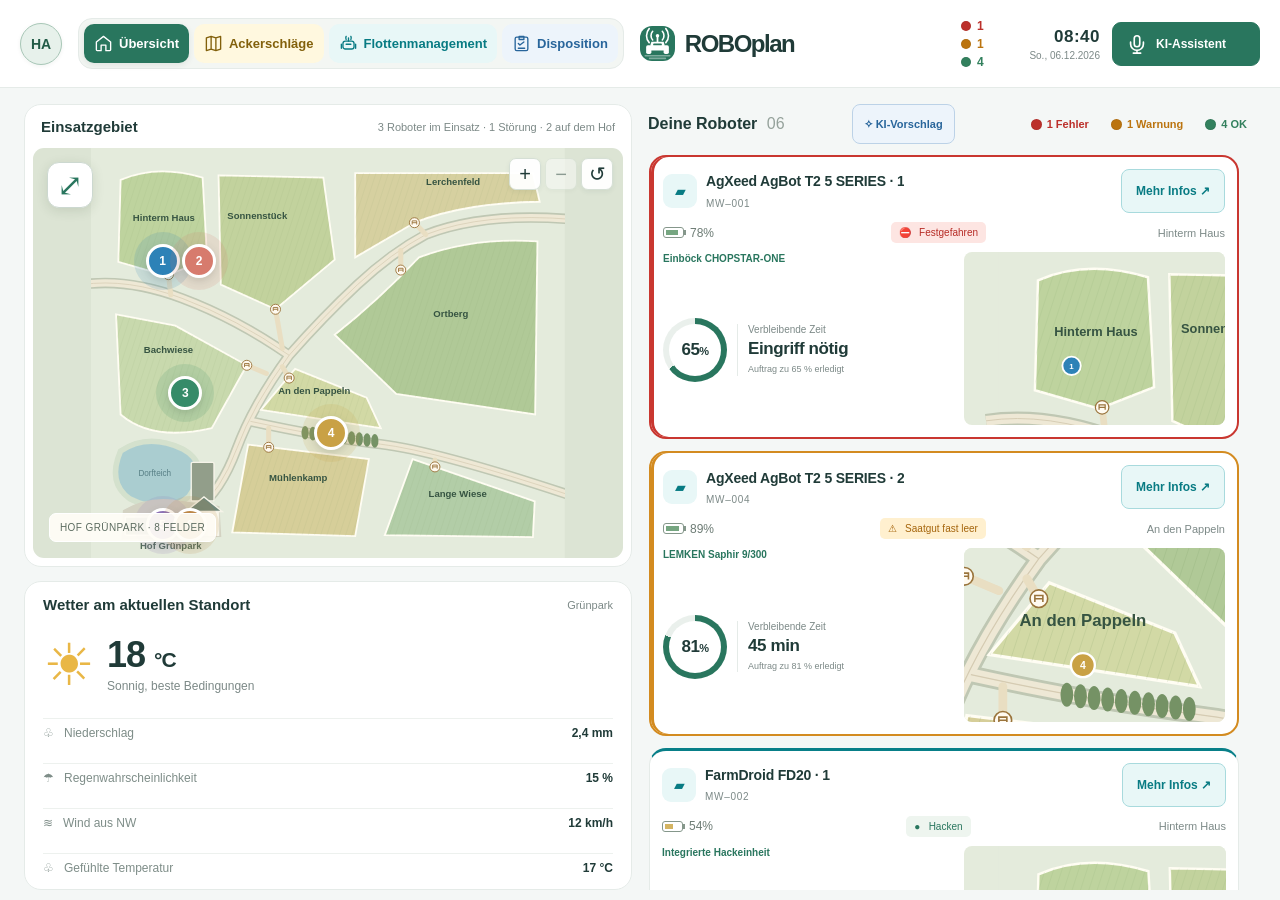
==== commit 8618625c: "Nutzertest: High-Fidelity-Prototyp mit Testleitung und Wizard-of-Oz-KI - server.py: Webserver, Testa" ====
--- a/app.html
+++ b/app.html
@@ -4,11 +4,15 @@
     <meta charset="utf-8">
     <meta name="viewport" content="width=device-width, initial-scale=1, viewport-fit=cover">
     <meta name="theme-color" content="#f4f7f8">
+    <meta name="apple-mobile-web-app-capable" content="yes">
+    <meta name="mobile-web-app-capable" content="yes">
+    <meta name="apple-mobile-web-app-status-bar-style" content="default">
+    <meta name="apple-mobile-web-app-title" content="ROBOplan">
     <title>
       ROBOplan
     </title>
-    <link rel="stylesheet" href="styles.css?v=20261111-proposal-no-banner">
-    <script src="bootstrap.js?v=20261111-proposal-no-banner" defer>
+    <link rel="stylesheet" href="styles.css?v=20261125-studie">
+    <script src="bootstrap.js?v=20261125-studie" defer>
     </script>
   </head>
   <body>
@@ -95,13 +99,13 @@
           </i>
           System verbunden
         </span>
-        <button type="button" id="voice-assistant" class="voice-assistant" aria-pressed="false" aria-label="KI-Assistent: Demo-Aufnahme starten" title="Demo-Aufnahme starten" onclick="toggleVoiceAssistant()">
+        <button type="button" id="voice-assistant" class="voice-assistant" aria-pressed="false" aria-label="KI-Assistent: Spracheingabe starten" title="KI-Assistent fragen" onclick="toggleVoiceAssistant()">
           <svg viewBox="0 0 24 24" width="26" height="26" fill="none" stroke="currentColor" stroke-width="1.8" stroke-linecap="round" stroke-linejoin="round" aria-hidden="true">
             <rect x="9" y="3" width="6" height="12" rx="3"/>
             <path d="M5 10v2a7 7 0 0 0 14 0v-2M12 19v3M8 22h8"/>
           </svg>
           <span class="voice-wave" aria-hidden="true"><i></i><i></i><i></i><i></i><i></i></span>
-          <span class="voice-copy"><span id="voice-label">KI-Assistent</span><small id="voice-listening" hidden>Demo · hört zu …</small></span>
+          <span class="voice-copy"><span id="voice-label">KI-Assistent</span><small id="voice-listening" hidden>Hört zu …</small></span>
         </button>
       </div>
     </header>
--- a/styles.css
+++ b/styles.css
@@ -2084,3 +2084,6 @@
 @media(max-width:760px){.dispatch-map-toggle{font-size:10px;padding:8px}.plan-drop-dock{gap:7px;padding:8px;bottom:12px}.plan-action-target{gap:8px;min-height:72px;padding:10px 8px}.plan-action-target strong{font-size:12px}.plan-action-target>svg{width:24px;height:24px}.plan-action-feedback{font-size:11px;gap:10px}.plan-drop-dock .plan-action-target small{font-size:9px}}
 
 @media(prefers-reduced-motion:reduce){#schedule-viewport .plan-hold-pending:after{animation:none;width:100%}.plan-action-target{transition:none}.plan-drag-ghost{transform:none}}
+
+/* iPad quer (1101–1280 px): Navigation kompakter, damit sie das Logo nicht überdeckt. */
+@media(max-width:1280px) and (min-width:1101px){body>header{padding:0 20px;gap:16px}header nav{flex:0 0 auto}header nav a{padding:10px 10px;gap:6px}.headright{gap:12px}header .brand{font-size:24px}}
